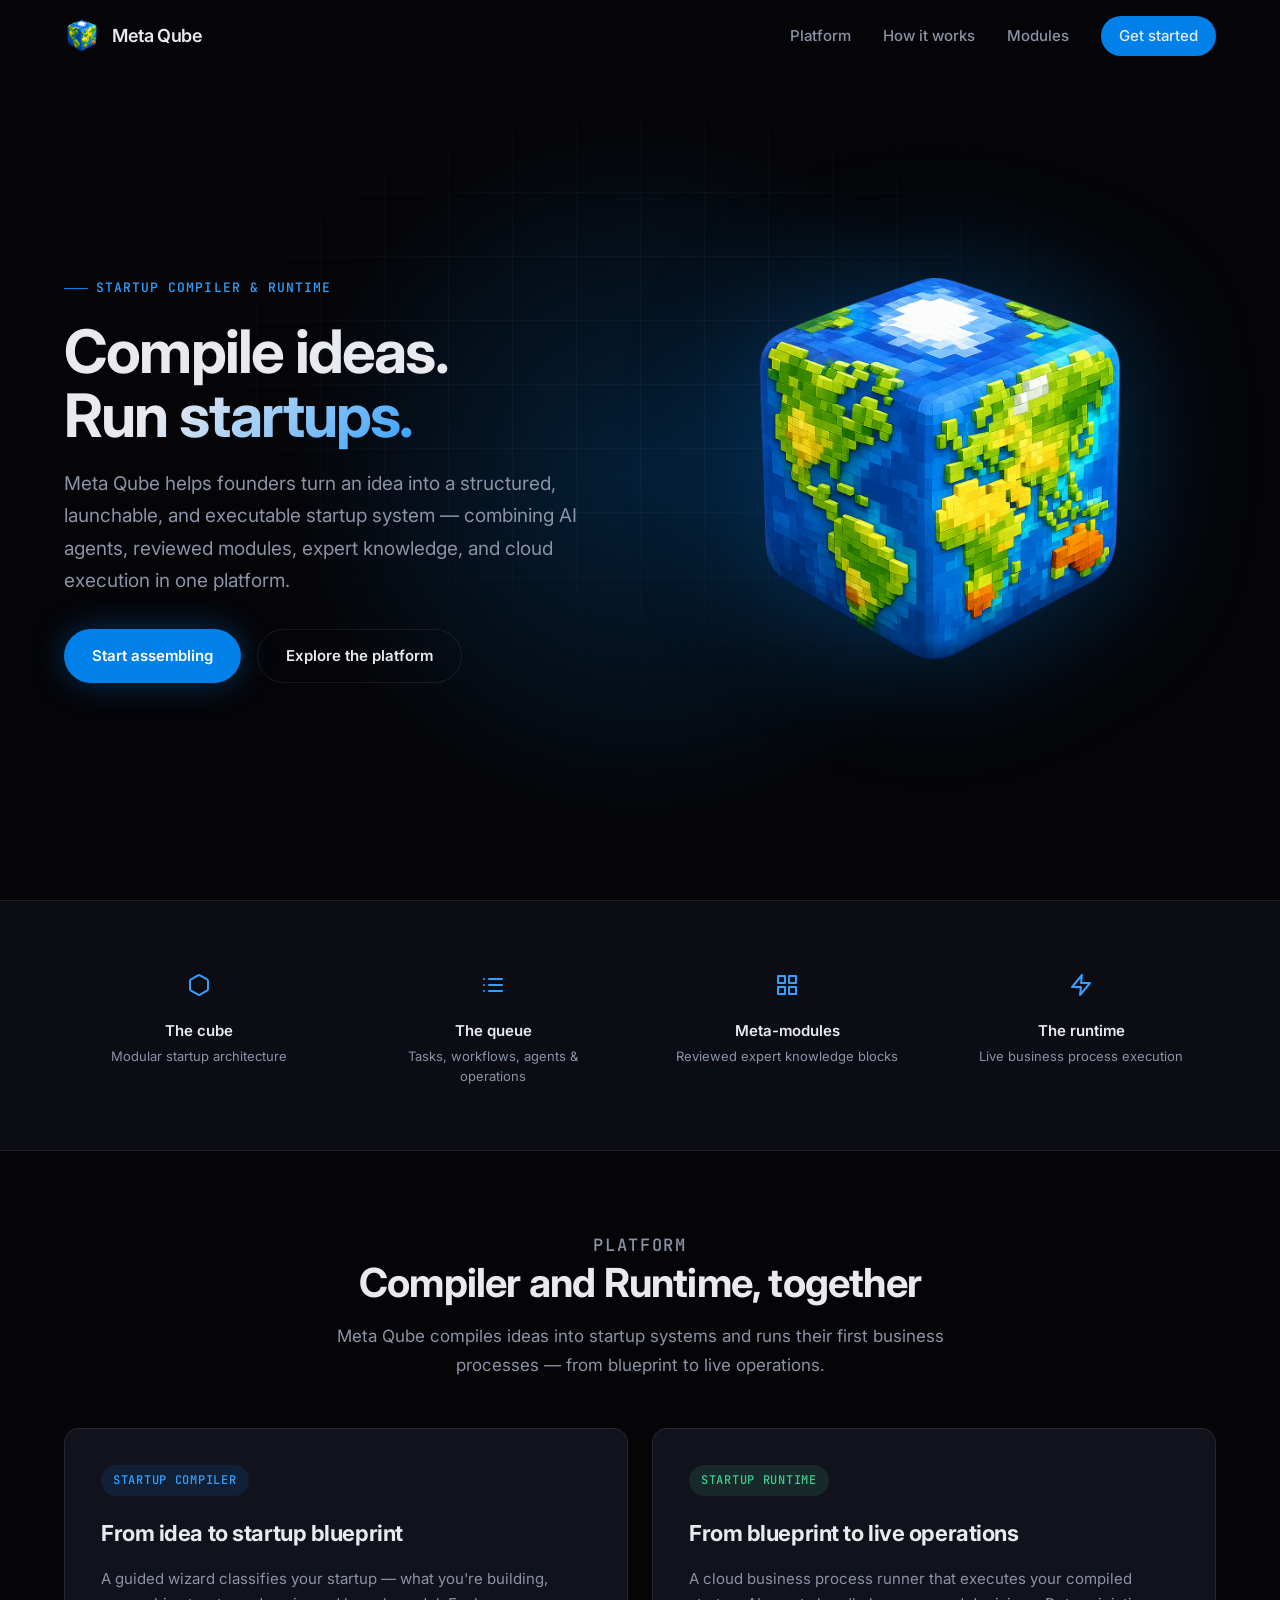
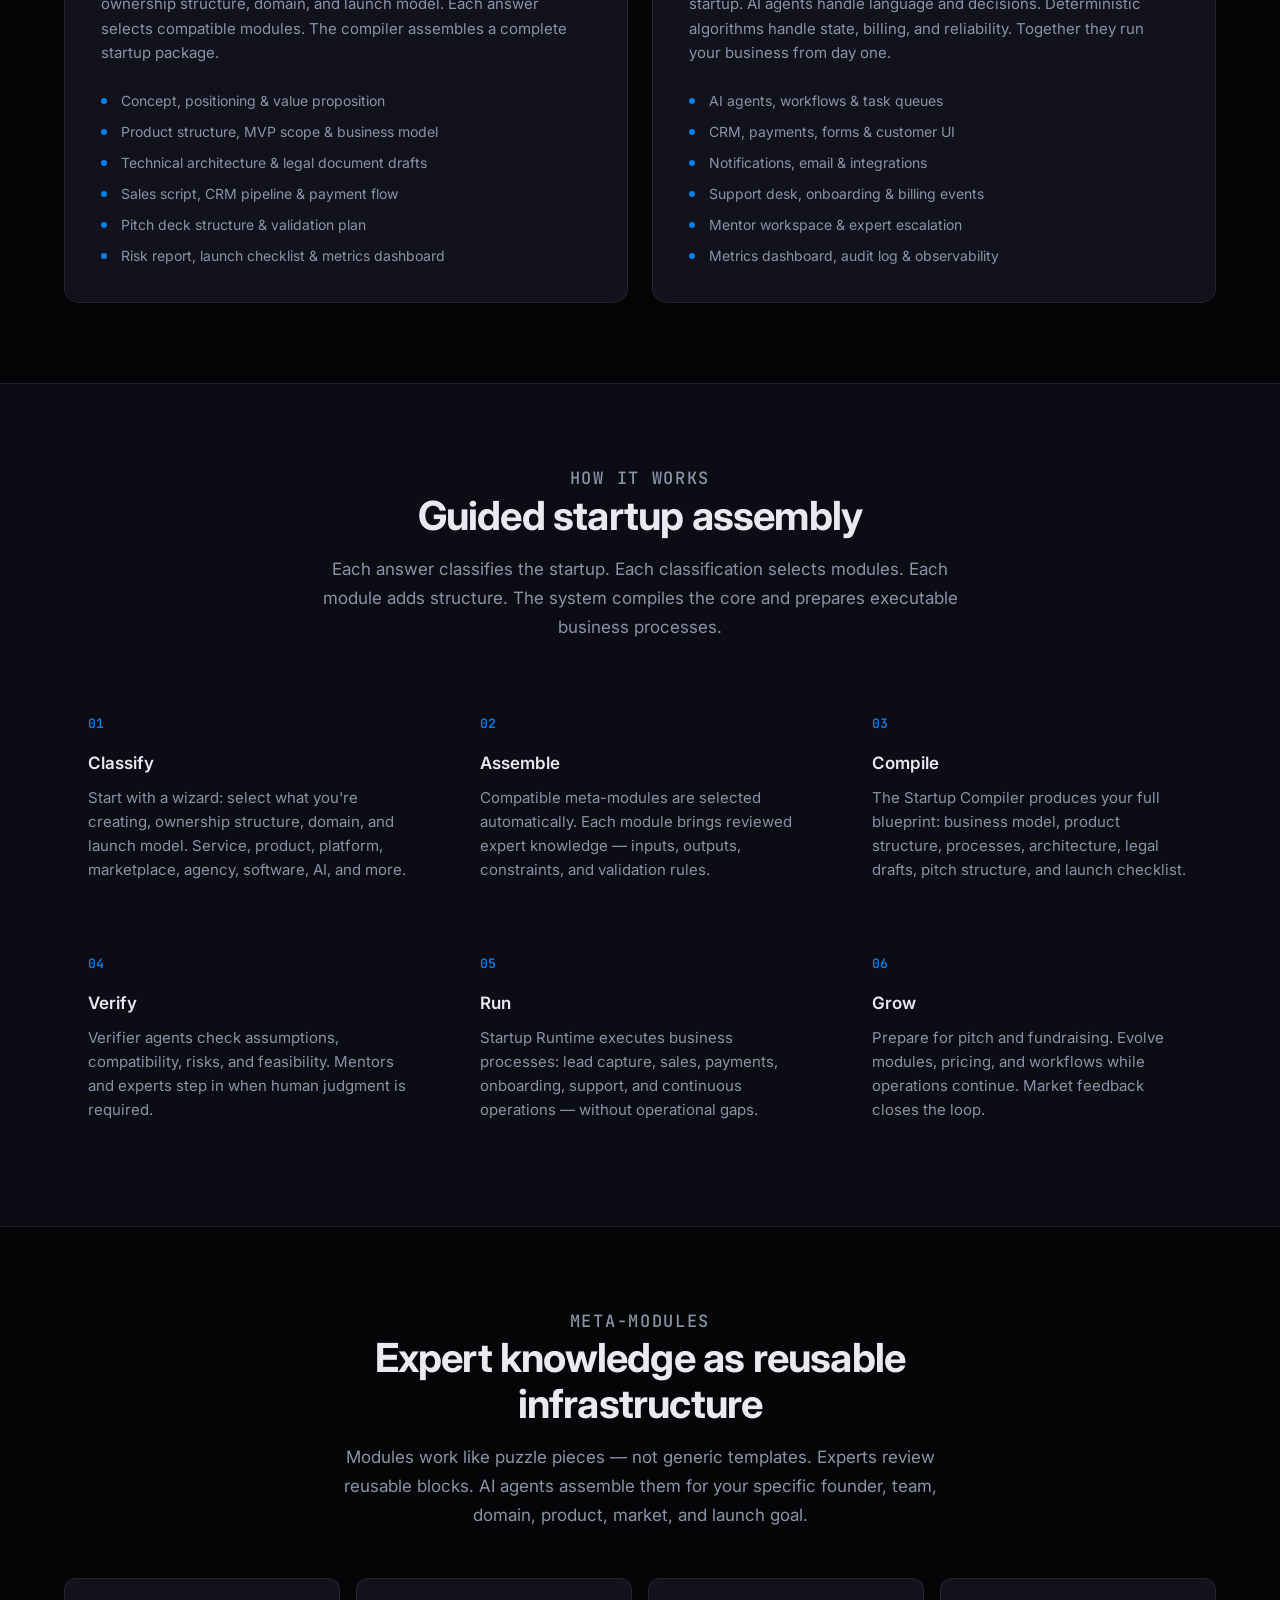
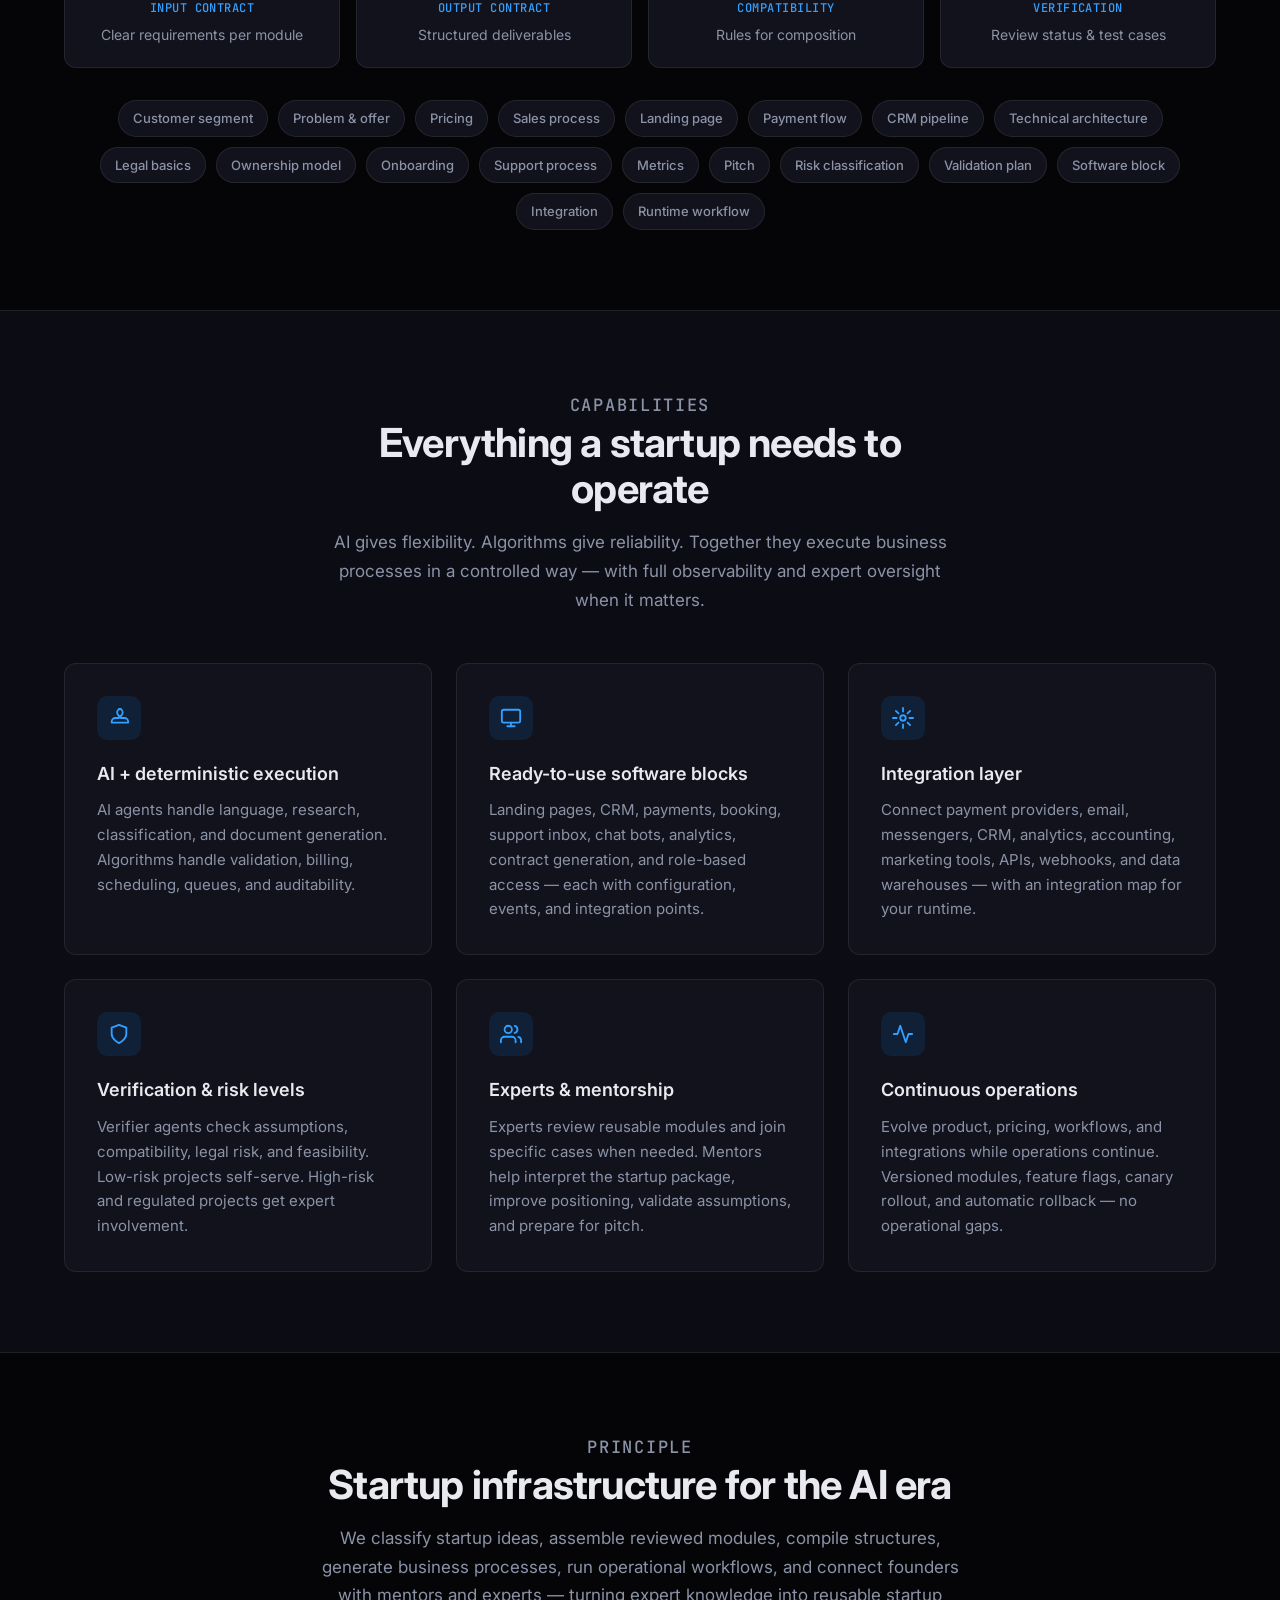
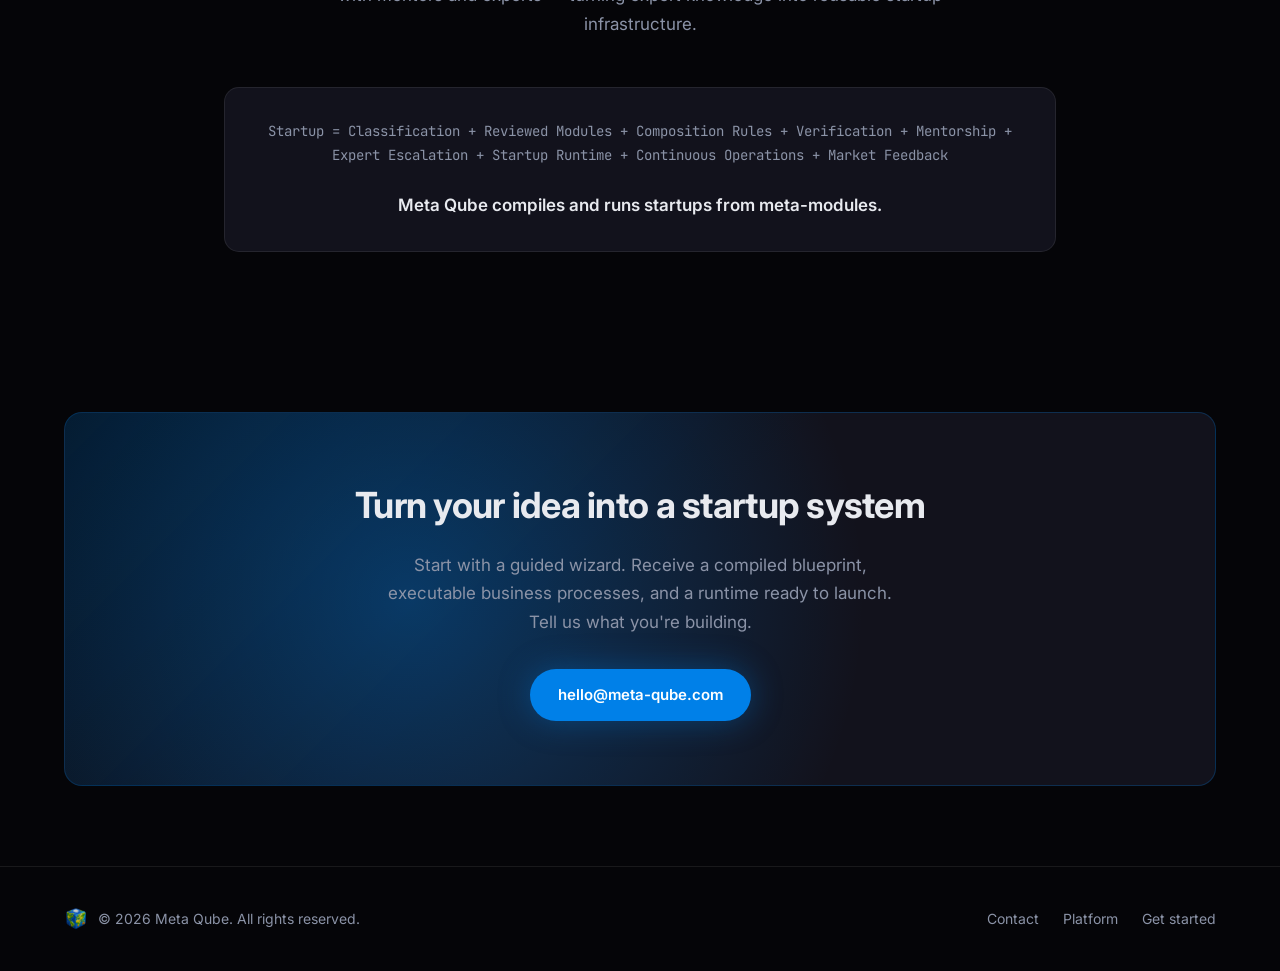
==== index.html @ b9a002af "Add initial landing" ====
<!DOCTYPE html>
<html lang="en">
<head>
  <meta charset="UTF-8">
  <meta name="viewport" content="width=device-width, initial-scale=1.0">
  <meta name="description" content="Meta Qube is a Startup Compiler and Startup Runtime for the AI era. Turn ideas into structured, launchable, executable startup systems from reviewed meta-modules.">
  <meta name="theme-color" content="#0080e8">
  <title>Meta Qube — Startup Compiler &amp; Runtime</title>

  <link rel="icon" href="/favicon.ico" sizes="any">
  <link rel="icon" href="/favicon-32x32.png" type="image/png" sizes="32x32">
  <link rel="icon" href="/favicon-16x16.png" type="image/png" sizes="16x16">
  <link rel="apple-touch-icon" href="/apple-touch-icon.png">
  <link rel="manifest" href="/site.webmanifest">

  <link rel="preconnect" href="https://fonts.googleapis.com">
  <link rel="preconnect" href="https://fonts.gstatic.com" crossorigin>
  <link href="https://fonts.googleapis.com/css2?family=Inter:wght@400;500;600;700&family=JetBrains+Mono:wght@500&display=swap" rel="stylesheet">
  <link rel="stylesheet" href="/styles.css">
</head>
<body>
  <header class="site-header" id="header">
    <div class="container header-inner">
      <a href="#" class="logo">
        <img src="/images/metaqube.png" alt="" width="36" height="36">
        Meta Qube
      </a>
      <button class="menu-toggle" id="menu-toggle" aria-label="Toggle menu" aria-expanded="false">
        <svg width="24" height="24" viewBox="0 0 24 24" fill="none" stroke="currentColor" stroke-width="2" stroke-linecap="round">
          <line x1="4" y1="7" x2="20" y2="7"/>
          <line x1="4" y1="12" x2="20" y2="12"/>
          <line x1="4" y1="17" x2="20" y2="17"/>
        </svg>
      </button>
      <nav class="nav" id="nav">
        <a href="#platform">Platform</a>
        <a href="#process">How it works</a>
        <a href="#modules">Modules</a>
        <a href="#start" class="nav-cta">Get started</a>
      </nav>
    </div>
  </header>

  <main>
    <section class="hero">
      <div class="hero-bg" aria-hidden="true">
        <div class="hero-glow"></div>
        <div class="hero-grid"></div>
      </div>
      <div class="container hero-inner">
        <div class="hero-content">
          <p class="eyebrow">Startup Compiler &amp; Runtime</p>
          <h1>Compile ideas.<br><span>Run startups.</span></h1>
          <p class="hero-lead">
            Meta Qube helps founders turn an idea into a structured, launchable,
            and executable startup system — combining AI agents, reviewed modules,
            expert knowledge, and cloud execution in one platform.
          </p>
          <div class="hero-actions">
            <a href="#start" class="btn btn-primary">Start assembling</a>
            <a href="#platform" class="btn btn-secondary">Explore the platform</a>
          </div>
        </div>
        <div class="hero-visual">
          <img
            class="hero-cube"
            src="/images/metaqube.png"
            alt="Meta Qube — modular startup architecture represented as a voxel globe cube"
            width="448"
            height="448"
          >
        </div>
      </div>
    </section>

    <section class="pillars" aria-label="Core concepts">
      <div class="container pillars-grid">
        <div class="pillar">
          <div class="pillar-icon" aria-hidden="true">
            <svg viewBox="0 0 24 24" fill="none" stroke="currentColor" stroke-width="2" stroke-linecap="round" stroke-linejoin="round">
              <path d="M21 16V8a2 2 0 0 0-1-1.73l-7-4a2 2 0 0 0-2 0l-7 4A2 2 0 0 0 3 8v8a2 2 0 0 0 1 1.73l7 4a2 2 0 0 0 2 0l7-4A2 2 0 0 0 21 16z"/>
            </svg>
          </div>
          <div class="pillar-label">The cube</div>
          <div class="pillar-desc">Modular startup architecture</div>
        </div>
        <div class="pillar">
          <div class="pillar-icon" aria-hidden="true">
            <svg viewBox="0 0 24 24" fill="none" stroke="currentColor" stroke-width="2" stroke-linecap="round" stroke-linejoin="round">
              <line x1="8" y1="6" x2="21" y2="6"/>
              <line x1="8" y1="12" x2="21" y2="12"/>
              <line x1="8" y1="18" x2="21" y2="18"/>
              <line x1="3" y1="6" x2="3.01" y2="6"/>
              <line x1="3" y1="12" x2="3.01" y2="12"/>
              <line x1="3" y1="18" x2="3.01" y2="18"/>
            </svg>
          </div>
          <div class="pillar-label">The queue</div>
          <div class="pillar-desc">Tasks, workflows, agents &amp; operations</div>
        </div>
        <div class="pillar">
          <div class="pillar-icon" aria-hidden="true">
            <svg viewBox="0 0 24 24" fill="none" stroke="currentColor" stroke-width="2" stroke-linecap="round" stroke-linejoin="round">
              <rect x="3" y="3" width="7" height="7"/>
              <rect x="14" y="3" width="7" height="7"/>
              <rect x="14" y="14" width="7" height="7"/>
              <rect x="3" y="14" width="7" height="7"/>
            </svg>
          </div>
          <div class="pillar-label">Meta-modules</div>
          <div class="pillar-desc">Reviewed expert knowledge blocks</div>
        </div>
        <div class="pillar">
          <div class="pillar-icon" aria-hidden="true">
            <svg viewBox="0 0 24 24" fill="none" stroke="currentColor" stroke-width="2" stroke-linecap="round" stroke-linejoin="round">
              <polygon points="13 2 3 14 12 14 11 22 21 10 12 10 13 2"/>
            </svg>
          </div>
          <div class="pillar-label">The runtime</div>
          <div class="pillar-desc">Live business process execution</div>
        </div>
      </div>
    </section>

    <section id="platform">
      <div class="container">
        <header class="section-header centered">
          <p class="section-tag">Platform</p>
          <h2>Compiler and Runtime, together</h2>
          <p>
            Meta Qube compiles ideas into startup systems and runs their first
            business processes — from blueprint to live operations.
          </p>
        </header>
        <div class="platform-grid">
          <article class="platform-card">
            <div class="platform-badge">Startup Compiler</div>
            <h3>From idea to startup blueprint</h3>
            <p>
              A guided wizard classifies your startup — what you're building,
              ownership structure, domain, and launch model. Each answer selects
              compatible modules. The compiler assembles a complete startup package.
            </p>
            <ul class="feature-list">
              <li>Concept, positioning &amp; value proposition</li>
              <li>Product structure, MVP scope &amp; business model</li>
              <li>Technical architecture &amp; legal document drafts</li>
              <li>Sales script, CRM pipeline &amp; payment flow</li>
              <li>Pitch deck structure &amp; validation plan</li>
              <li>Risk report, launch checklist &amp; metrics dashboard</li>
            </ul>
          </article>
          <article class="platform-card">
            <div class="platform-badge accent-green">Startup Runtime</div>
            <h3>From blueprint to live operations</h3>
            <p>
              A cloud business process runner that executes your compiled startup.
              AI agents handle language and decisions. Deterministic algorithms
              handle state, billing, and reliability. Together they run your
              business from day one.
            </p>
            <ul class="feature-list">
              <li>AI agents, workflows &amp; task queues</li>
              <li>CRM, payments, forms &amp; customer UI</li>
              <li>Notifications, email &amp; integrations</li>
              <li>Support desk, onboarding &amp; billing events</li>
              <li>Mentor workspace &amp; expert escalation</li>
              <li>Metrics dashboard, audit log &amp; observability</li>
            </ul>
          </article>
        </div>
      </div>
    </section>

    <section class="process" id="process">
      <div class="container">
        <header class="section-header centered">
          <p class="section-tag">How it works</p>
          <h2>Guided startup assembly</h2>
          <p>
            Each answer classifies the startup. Each classification selects modules.
            Each module adds structure. The system compiles the core and prepares
            executable business processes.
          </p>
        </header>
        <div class="process-steps">
          <div class="process-step">
            <h3>Classify</h3>
            <p>
              Start with a wizard: select what you're creating, ownership structure,
              domain, and launch model. Service, product, platform, marketplace,
              agency, software, AI, and more.
            </p>
          </div>
          <div class="process-step">
            <h3>Assemble</h3>
            <p>
              Compatible meta-modules are selected automatically. Each module
              brings reviewed expert knowledge — inputs, outputs, constraints,
              and validation rules.
            </p>
          </div>
          <div class="process-step">
            <h3>Compile</h3>
            <p>
              The Startup Compiler produces your full blueprint: business model,
              product structure, processes, architecture, legal drafts, pitch
              structure, and launch checklist.
            </p>
          </div>
          <div class="process-step">
            <h3>Verify</h3>
            <p>
              Verifier agents check assumptions, compatibility, risks, and
              feasibility. Mentors and experts step in when human judgment
              is required.
            </p>
          </div>
          <div class="process-step">
            <h3>Run</h3>
            <p>
              Startup Runtime executes business processes: lead capture, sales,
              payments, onboarding, support, and continuous operations — without
              operational gaps.
            </p>
          </div>
          <div class="process-step">
            <h3>Grow</h3>
            <p>
              Prepare for pitch and fundraising. Evolve modules, pricing, and
              workflows while operations continue. Market feedback closes the loop.
            </p>
          </div>
        </div>
      </div>
    </section>

    <section id="modules">
      <div class="container">
        <header class="section-header centered">
          <p class="section-tag">Meta-modules</p>
          <h2>Expert knowledge as reusable infrastructure</h2>
          <p>
            Modules work like puzzle pieces — not generic templates. Experts review
            reusable blocks. AI agents assemble them for your specific founder,
            team, domain, product, market, and launch goal.
          </p>
        </header>
        <div class="module-contract">
          <div class="contract-item">
            <span class="contract-key">Input contract</span>
            <span class="contract-val">Clear requirements per module</span>
          </div>
          <div class="contract-item">
            <span class="contract-key">Output contract</span>
            <span class="contract-val">Structured deliverables</span>
          </div>
          <div class="contract-item">
            <span class="contract-key">Compatibility</span>
            <span class="contract-val">Rules for composition</span>
          </div>
          <div class="contract-item">
            <span class="contract-key">Verification</span>
            <span class="contract-val">Review status &amp; test cases</span>
          </div>
        </div>
        <div class="tag-cloud" aria-label="Module types">
          <span class="tag">Customer segment</span>
          <span class="tag">Problem &amp; offer</span>
          <span class="tag">Pricing</span>
          <span class="tag">Sales process</span>
          <span class="tag">Landing page</span>
          <span class="tag">Payment flow</span>
          <span class="tag">CRM pipeline</span>
          <span class="tag">Technical architecture</span>
          <span class="tag">Legal basics</span>
          <span class="tag">Ownership model</span>
          <span class="tag">Onboarding</span>
          <span class="tag">Support process</span>
          <span class="tag">Metrics</span>
          <span class="tag">Pitch</span>
          <span class="tag">Risk classification</span>
          <span class="tag">Validation plan</span>
          <span class="tag">Software block</span>
          <span class="tag">Integration</span>
          <span class="tag">Runtime workflow</span>
        </div>
      </div>
    </section>

    <section class="capabilities">
      <div class="container">
        <header class="section-header centered">
          <p class="section-tag">Capabilities</p>
          <h2>Everything a startup needs to operate</h2>
          <p>
            AI gives flexibility. Algorithms give reliability. Together they
            execute business processes in a controlled way — with full
            observability and expert oversight when it matters.
          </p>
        </header>
        <div class="card-grid">
          <article class="card">
            <div class="card-icon" aria-hidden="true">
              <svg viewBox="0 0 24 24" fill="none" stroke="currentColor" stroke-width="2" stroke-linecap="round" stroke-linejoin="round">
                <path d="M12 2a4 4 0 0 1 4 4c0 1.5-.8 2.8-2 3.5V12h4a4 4 0 0 1 4 4v1H4v-1a4 4 0 0 1 4-4h4V9.5C10.8 8.8 10 7.5 10 6a4 4 0 0 1 4-4z"/>
              </svg>
            </div>
            <h3>AI + deterministic execution</h3>
            <p>
              AI agents handle language, research, classification, and document
              generation. Algorithms handle validation, billing, scheduling,
              queues, and auditability.
            </p>
          </article>
          <article class="card">
            <div class="card-icon" aria-hidden="true">
              <svg viewBox="0 0 24 24" fill="none" stroke="currentColor" stroke-width="2" stroke-linecap="round" stroke-linejoin="round">
                <rect x="2" y="3" width="20" height="14" rx="2"/>
                <path d="M8 21h8"/>
                <path d="M12 17v4"/>
              </svg>
            </div>
            <h3>Ready-to-use software blocks</h3>
            <p>
              Landing pages, CRM, payments, booking, support inbox, chat bots,
              analytics, contract generation, and role-based access — each with
              configuration, events, and integration points.
            </p>
          </article>
          <article class="card">
            <div class="card-icon" aria-hidden="true">
              <svg viewBox="0 0 24 24" fill="none" stroke="currentColor" stroke-width="2" stroke-linecap="round" stroke-linejoin="round">
                <circle cx="12" cy="12" r="3"/>
                <path d="M12 1v4M12 19v4M4.22 4.22l2.83 2.83M16.95 16.95l2.83 2.83M1 12h4M19 12h4M4.22 19.78l2.83-2.83M16.95 7.05l2.83-2.83"/>
              </svg>
            </div>
            <h3>Integration layer</h3>
            <p>
              Connect payment providers, email, messengers, CRM, analytics,
              accounting, marketing tools, APIs, webhooks, and data warehouses
              — with an integration map for your runtime.
            </p>
          </article>
          <article class="card">
            <div class="card-icon" aria-hidden="true">
              <svg viewBox="0 0 24 24" fill="none" stroke="currentColor" stroke-width="2" stroke-linecap="round" stroke-linejoin="round">
                <path d="M12 22s8-4 8-10V5l-8-3-8 3v7c0 6 8 10 8 10z"/>
              </svg>
            </div>
            <h3>Verification &amp; risk levels</h3>
            <p>
              Verifier agents check assumptions, compatibility, legal risk, and
              feasibility. Low-risk projects self-serve. High-risk and regulated
              projects get expert involvement.
            </p>
          </article>
          <article class="card">
            <div class="card-icon" aria-hidden="true">
              <svg viewBox="0 0 24 24" fill="none" stroke="currentColor" stroke-width="2" stroke-linecap="round" stroke-linejoin="round">
                <path d="M17 21v-2a4 4 0 0 0-4-4H5a4 4 0 0 0-4 4v2"/>
                <circle cx="9" cy="7" r="4"/>
                <path d="M23 21v-2a4 4 0 0 0-3-3.87"/>
                <path d="M16 3.13a4 4 0 0 1 0 7.75"/>
              </svg>
            </div>
            <h3>Experts &amp; mentorship</h3>
            <p>
              Experts review reusable modules and join specific cases when needed.
              Mentors help interpret the startup package, improve positioning,
              validate assumptions, and prepare for pitch.
            </p>
          </article>
          <article class="card">
            <div class="card-icon" aria-hidden="true">
              <svg viewBox="0 0 24 24" fill="none" stroke="currentColor" stroke-width="2" stroke-linecap="round" stroke-linejoin="round">
                <polyline points="22 12 18 12 15 21 9 3 6 12 2 12"/>
              </svg>
            </div>
            <h3>Continuous operations</h3>
            <p>
              Evolve product, pricing, workflows, and integrations while
              operations continue. Versioned modules, feature flags, canary
              rollout, and automatic rollback — no operational gaps.
            </p>
          </article>
        </div>
      </div>
    </section>

    <section class="formula">
      <div class="container">
        <header class="section-header centered">
          <p class="section-tag">Principle</p>
          <h2>Startup infrastructure for the AI era</h2>
          <p>
            We classify startup ideas, assemble reviewed modules, compile
            structures, generate business processes, run operational workflows,
            and connect founders with mentors and experts — turning expert
            knowledge into reusable startup infrastructure.
          </p>
        </header>
        <div class="formula-box">
          <code class="formula-code">Startup = Classification + Reviewed Modules + Composition Rules + Verification + Mentorship + Expert Escalation + Startup Runtime + Continuous Operations + Market Feedback</code>
          <p class="formula-tagline">Meta Qube compiles and runs startups from meta-modules.</p>
        </div>
      </div>
    </section>

    <section class="cta" id="start">
      <div class="container">
        <div class="cta-box">
          <h2>Turn your idea into a startup system</h2>
          <p>
            Start with a guided wizard. Receive a compiled blueprint, executable
            business processes, and a runtime ready to launch. Tell us what
            you're building.
          </p>
          <a href="mailto:hello@meta-qube.com" class="btn btn-primary">hello@meta-qube.com</a>
        </div>
      </div>
    </section>
  </main>

  <footer class="site-footer">
    <div class="container footer-inner">
      <div class="footer-brand">
        <img src="/images/metaqube.png" alt="" width="24" height="24">
        <span>&copy; 2026 Meta Qube. All rights reserved.</span>
      </div>
      <div class="footer-links">
        <a href="mailto:hello@meta-qube.com">Contact</a>
        <a href="#platform">Platform</a>
        <a href="#start">Get started</a>
      </div>
    </div>
  </footer>

  <script>
    const header = document.getElementById('header');
    const menuToggle = document.getElementById('menu-toggle');
    const nav = document.getElementById('nav');

    window.addEventListener('scroll', () => {
      header.classList.toggle('scrolled', window.scrollY > 20);
    }, { passive: true });

    menuToggle.addEventListener('click', () => {
      const open = nav.classList.toggle('open');
      menuToggle.setAttribute('aria-expanded', open);
    });

    nav.querySelectorAll('a').forEach(link => {
      link.addEventListener('click', () => {
        nav.classList.remove('open');
        menuToggle.setAttribute('aria-expanded', 'false');
      });
    });
  </script>
</body>
</html>
---- styles.css ----
:root {
  --bg: #050508;
  --bg-elevated: #0c0c14;
  --surface: #12121c;
  --border: rgba(255, 255, 255, 0.08);
  --text: #e8eaef;
  --text-muted: #8b93a7;
  --accent: #0080e8;
  --accent-bright: #33a0ff;
  --accent-glow: rgba(0, 128, 232, 0.35);
  --green: #3ecf8e;
  --font-sans: "Inter", system-ui, -apple-system, sans-serif;
  --font-mono: "JetBrains Mono", ui-monospace, monospace;
  --max-width: 72rem;
  --radius: 0.75rem;
}

*,
*::before,
*::after {
  box-sizing: border-box;
}

html {
  scroll-behavior: smooth;
}

body {
  margin: 0;
  font-family: var(--font-sans);
  font-size: 1rem;
  line-height: 1.6;
  color: var(--text);
  background: var(--bg);
  -webkit-font-smoothing: antialiased;
}

img {
  max-width: 100%;
  height: auto;
  display: block;
}

a {
  color: var(--accent-bright);
  text-decoration: none;
  transition: color 0.2s;
}

a:hover {
  color: #6bc4ff;
}

.container {
  width: min(100% - 2rem, var(--max-width));
  margin-inline: auto;
}

/* Header */

.site-header {
  position: fixed;
  inset: 0 0 auto;
  z-index: 100;
  border-bottom: 1px solid transparent;
  transition: background 0.3s, border-color 0.3s, backdrop-filter 0.3s;
}

.site-header.scrolled {
  background: rgba(5, 5, 8, 0.85);
  backdrop-filter: blur(12px);
  border-bottom-color: var(--border);
}

.header-inner {
  display: flex;
  align-items: center;
  justify-content: space-between;
  padding-block: 1rem;
}

.logo {
  display: flex;
  align-items: center;
  gap: 0.75rem;
  color: var(--text);
  font-weight: 600;
  font-size: 1.125rem;
  letter-spacing: -0.02em;
}

.logo img {
  width: 2.25rem;
  height: 2.25rem;
}

.nav {
  display: flex;
  align-items: center;
  gap: 2rem;
}

.nav a {
  color: var(--text-muted);
  font-size: 0.9375rem;
  font-weight: 500;
}

.nav a:hover {
  color: var(--text);
}

.nav-cta {
  color: var(--text) !important;
  background: var(--accent);
  padding: 0.5rem 1.125rem;
  border-radius: 999px;
  font-weight: 600;
}

.nav-cta:hover {
  background: var(--accent-bright);
  color: var(--text) !important;
}

.menu-toggle {
  display: none;
  background: none;
  border: none;
  color: var(--text);
  cursor: pointer;
  padding: 0.25rem;
}

/* Hero */

.hero {
  position: relative;
  min-height: 100vh;
  display: flex;
  align-items: center;
  padding-block: 7rem 4rem;
  overflow: hidden;
}

.hero-bg {
  position: absolute;
  inset: 0;
  pointer-events: none;
}

.hero-glow {
  position: absolute;
  top: 10%;
  left: 50%;
  translate: -50% 0;
  width: min(90vw, 48rem);
  height: min(90vw, 48rem);
  background: radial-gradient(circle, var(--accent-glow) 0%, transparent 65%);
  opacity: 0.6;
}

.hero-grid {
  position: absolute;
  inset: 0;
  background-image:
    linear-gradient(rgba(255, 255, 255, 0.03) 1px, transparent 1px),
    linear-gradient(90deg, rgba(255, 255, 255, 0.03) 1px, transparent 1px);
  background-size: 4rem 4rem;
  mask-image: radial-gradient(ellipse 70% 60% at 50% 40%, black 20%, transparent 75%);
}

.hero-inner {
  position: relative;
  display: grid;
  grid-template-columns: 1fr 1fr;
  gap: 3rem;
  align-items: center;
}

.hero-content {
  max-width: 34rem;
}

.eyebrow {
  display: inline-flex;
  align-items: center;
  gap: 0.5rem;
  font-family: var(--font-mono);
  font-size: 0.8125rem;
  font-weight: 500;
  letter-spacing: 0.08em;
  text-transform: uppercase;
  color: var(--accent-bright);
  margin-bottom: 1.25rem;
}

.eyebrow::before {
  content: "";
  width: 1.5rem;
  height: 1px;
  background: var(--accent);
}

.hero h1 {
  font-size: clamp(2.5rem, 5vw, 3.75rem);
  font-weight: 700;
  line-height: 1.08;
  letter-spacing: -0.03em;
  margin: 0 0 1.25rem;
}

.hero h1 span {
  background: linear-gradient(135deg, var(--text) 30%, var(--accent-bright));
  -webkit-background-clip: text;
  background-clip: text;
  -webkit-text-fill-color: transparent;
}

.hero-lead {
  font-size: 1.1875rem;
  color: var(--text-muted);
  margin: 0 0 2rem;
  line-height: 1.7;
}

.hero-actions {
  display: flex;
  flex-wrap: wrap;
  gap: 1rem;
}

.btn {
  display: inline-flex;
  align-items: center;
  justify-content: center;
  gap: 0.5rem;
  padding: 0.875rem 1.75rem;
  border-radius: 999px;
  font-weight: 600;
  font-size: 0.9375rem;
  border: none;
  cursor: pointer;
  transition: transform 0.2s, box-shadow 0.2s, background 0.2s;
}

.btn:hover {
  transform: translateY(-1px);
}

.btn-primary {
  background: var(--accent);
  color: #fff;
  box-shadow: 0 0 2rem var(--accent-glow);
}

.btn-primary:hover {
  background: var(--accent-bright);
  color: #fff;
  box-shadow: 0 0 2.5rem var(--accent-glow);
}

.btn-secondary {
  background: transparent;
  color: var(--text);
  border: 1px solid var(--border);
}

.btn-secondary:hover {
  border-color: rgba(255, 255, 255, 0.2);
  background: rgba(255, 255, 255, 0.04);
  color: var(--text);
}

.hero-visual {
  display: flex;
  justify-content: center;
  align-items: center;
}

.hero-cube {
  width: min(100%, 28rem);
  filter: drop-shadow(0 0 4rem var(--accent-glow));
  animation: float 6s ease-in-out infinite;
}

@keyframes float {
  0%, 100% { transform: translateY(0); }
  50% { transform: translateY(-12px); }
}

/* Pillars */

.pillars {
  padding-block: 3rem;
  border-block: 1px solid var(--border);
  background: var(--bg-elevated);
}

.pillars-grid {
  display: grid;
  grid-template-columns: repeat(4, 1fr);
  gap: 1.5rem;
}

.pillar {
  text-align: center;
  padding: 1rem;
}

.pillar-icon {
  width: 2.5rem;
  height: 2.5rem;
  display: flex;
  align-items: center;
  justify-content: center;
  margin: 0 auto 0.875rem;
  color: var(--accent-bright);
}

.pillar-icon svg {
  width: 1.5rem;
  height: 1.5rem;
}

.pillar-label {
  font-weight: 600;
  font-size: 0.9375rem;
  margin-bottom: 0.25rem;
}

.pillar-desc {
  font-size: 0.8125rem;
  color: var(--text-muted);
  line-height: 1.5;
}

/* Platform */

.platform-grid {
  display: grid;
  grid-template-columns: repeat(2, 1fr);
  gap: 1.5rem;
}

.platform-card {
  background: var(--surface);
  border: 1px solid var(--border);
  border-radius: calc(var(--radius) * 1.25);
  padding: 2.25rem;
}

.platform-card h3 {
  font-size: 1.375rem;
  font-weight: 700;
  letter-spacing: -0.02em;
  margin: 0 0 1rem;
}

.platform-card > p {
  color: var(--text-muted);
  font-size: 0.9375rem;
  line-height: 1.65;
  margin: 0 0 1.5rem;
}

.platform-badge {
  display: inline-block;
  font-family: var(--font-mono);
  font-size: 0.75rem;
  font-weight: 500;
  letter-spacing: 0.06em;
  text-transform: uppercase;
  color: var(--accent-bright);
  background: rgba(0, 128, 232, 0.12);
  padding: 0.375rem 0.75rem;
  border-radius: 999px;
  margin-bottom: 1.25rem;
}

.platform-badge.accent-green {
  color: var(--green);
  background: rgba(62, 207, 142, 0.12);
}

.feature-list {
  list-style: none;
  margin: 0;
  padding: 0;
  display: grid;
  gap: 0.625rem;
}

.feature-list li {
  position: relative;
  padding-left: 1.25rem;
  font-size: 0.875rem;
  color: var(--text-muted);
  line-height: 1.5;
}

.feature-list li::before {
  content: "";
  position: absolute;
  left: 0;
  top: 0.55em;
  width: 0.375rem;
  height: 0.375rem;
  border-radius: 50%;
  background: var(--accent);
}

/* Modules */

.module-contract {
  display: grid;
  grid-template-columns: repeat(4, 1fr);
  gap: 1rem;
  margin-bottom: 2rem;
}

.contract-item {
  background: var(--surface);
  border: 1px solid var(--border);
  border-radius: var(--radius);
  padding: 1.25rem;
  text-align: center;
}

.contract-key {
  display: block;
  font-family: var(--font-mono);
  font-size: 0.75rem;
  font-weight: 500;
  letter-spacing: 0.04em;
  text-transform: uppercase;
  color: var(--accent-bright);
  margin-bottom: 0.375rem;
}

.contract-val {
  display: block;
  font-size: 0.875rem;
  color: var(--text-muted);
}

.tag-cloud {
  display: flex;
  flex-wrap: wrap;
  gap: 0.625rem;
  justify-content: center;
}

.tag {
  font-size: 0.8125rem;
  font-weight: 500;
  color: var(--text-muted);
  background: var(--surface);
  border: 1px solid var(--border);
  padding: 0.4375rem 0.875rem;
  border-radius: 999px;
  transition: border-color 0.2s, color 0.2s;
}

.tag:hover {
  border-color: rgba(0, 128, 232, 0.35);
  color: var(--text);
}

/* Capabilities */

.capabilities {
  background: var(--bg-elevated);
  border-block: 1px solid var(--border);
}

/* Formula */

.formula {
  padding-block: 5rem;
}

.formula-box {
  max-width: 52rem;
  margin-inline: auto;
  background: var(--surface);
  border: 1px solid var(--border);
  border-radius: calc(var(--radius) * 1.25);
  padding: 2rem;
  text-align: center;
}

.formula-code {
  display: block;
  font-family: var(--font-mono);
  font-size: clamp(0.75rem, 2vw, 0.875rem);
  line-height: 1.7;
  color: var(--text-muted);
  word-break: break-word;
}

.formula-tagline {
  margin: 1.5rem 0 0;
  font-size: 1.0625rem;
  font-weight: 600;
  color: var(--text);
}

/* Sections */

section {
  padding-block: 5rem;
}

.section-header {
  max-width: 40rem;
  margin-bottom: 3rem;
}

.section-header.centered {
  margin-inline: auto;
  text-align: center;
}

.section-tag {
  font-family: var(--font-mono);
  font-size: 0.8125rem;
  font-weight: 500;
  letter-spacing: 0.1em;
  text-transform: uppercase;
  color: var(--accent-bright);
  margin-bottom: 0.75rem;
}

.section-header h2 {
  font-size: clamp(1.875rem, 3.5vw, 2.5rem);
  font-weight: 700;
  letter-spacing: -0.02em;
  line-height: 1.15;
  margin: 0 0 1rem;
}

.section-header p {
  color: var(--text-muted);
  font-size: 1.0625rem;
  margin: 0;
  line-height: 1.7;
}

/* Cards */

.card-grid {
  display: grid;
  grid-template-columns: repeat(3, 1fr);
  gap: 1.5rem;
}

.card {
  background: var(--surface);
  border: 1px solid var(--border);
  border-radius: var(--radius);
  padding: 2rem;
  transition: border-color 0.25s, transform 0.25s;
}

.card:hover {
  border-color: rgba(0, 128, 232, 0.35);
  transform: translateY(-2px);
}

.card-icon {
  width: 2.75rem;
  height: 2.75rem;
  display: flex;
  align-items: center;
  justify-content: center;
  background: rgba(0, 128, 232, 0.12);
  border-radius: 0.625rem;
  color: var(--accent-bright);
  margin-bottom: 1.25rem;
}

.card-icon svg {
  width: 1.375rem;
  height: 1.375rem;
}

.card h3 {
  font-size: 1.125rem;
  font-weight: 600;
  margin: 0 0 0.625rem;
}

.card p {
  color: var(--text-muted);
  font-size: 0.9375rem;
  margin: 0;
  line-height: 1.65;
}

/* Process */

.process {
  background: var(--bg-elevated);
  border-block: 1px solid var(--border);
}

.process-steps {
  display: grid;
  grid-template-columns: repeat(3, 1fr);
  gap: 1.5rem;
  counter-reset: step;
}

.process-step {
  position: relative;
  padding: 1.5rem;
}

.process-step::before {
  counter-increment: step;
  content: counter(step, decimal-leading-zero);
  display: block;
  font-family: var(--font-mono);
  font-size: 0.8125rem;
  font-weight: 600;
  color: var(--accent);
  margin-bottom: 1rem;
}

.process-step h3 {
  font-size: 1.0625rem;
  font-weight: 600;
  margin: 0 0 0.5rem;
}

.process-step p {
  color: var(--text-muted);
  font-size: 0.9375rem;
  margin: 0;
  line-height: 1.6;
}

/* CTA */

.cta {
  padding-block: 5rem;
}

.cta-box {
  position: relative;
  overflow: hidden;
  background: linear-gradient(135deg, rgba(0, 128, 232, 0.15) 0%, var(--surface) 50%);
  border: 1px solid rgba(0, 128, 232, 0.25);
  border-radius: calc(var(--radius) * 1.5);
  padding: clamp(2.5rem, 5vw, 4rem);
  text-align: center;
}

.cta-box::before {
  content: "";
  position: absolute;
  inset: 0;
  background: radial-gradient(circle at 30% 50%, var(--accent-glow), transparent 55%);
  pointer-events: none;
}

.cta-box h2 {
  position: relative;
  font-size: clamp(1.75rem, 3vw, 2.25rem);
  font-weight: 700;
  letter-spacing: -0.02em;
  margin: 0 0 1rem;
}

.cta-box p {
  position: relative;
  color: var(--text-muted);
  font-size: 1.0625rem;
  max-width: 32rem;
  margin: 0 auto 2rem;
  line-height: 1.7;
}

.cta-box .btn {
  position: relative;
}

/* Footer */

.site-footer {
  border-top: 1px solid var(--border);
  padding-block: 2.5rem;
}

.footer-inner {
  display: flex;
  align-items: center;
  justify-content: space-between;
  flex-wrap: wrap;
  gap: 1.5rem;
}

.footer-brand {
  display: flex;
  align-items: center;
  gap: 0.625rem;
  color: var(--text-muted);
  font-size: 0.875rem;
}

.footer-brand img {
  width: 1.5rem;
  height: 1.5rem;
  opacity: 0.8;
}

.footer-links {
  display: flex;
  gap: 1.5rem;
}

.footer-links a {
  color: var(--text-muted);
  font-size: 0.875rem;
}

.footer-links a:hover {
  color: var(--text);
}

/* Responsive */

@media (max-width: 900px) {
  .hero-inner {
    grid-template-columns: 1fr;
    text-align: center;
  }

  .hero-content {
    max-width: none;
  }

  .eyebrow {
    justify-content: center;
  }

  .hero-actions {
    justify-content: center;
  }

  .hero-visual {
    order: -1;
  }

  .hero-cube {
    width: min(70vw, 18rem);
  }

  .pillars-grid {
    grid-template-columns: repeat(2, 1fr);
  }

  .platform-grid {
    grid-template-columns: 1fr;
  }

  .module-contract {
    grid-template-columns: repeat(2, 1fr);
  }

  .card-grid {
    grid-template-columns: 1fr;
  }

  .process-steps {
    grid-template-columns: repeat(2, 1fr);
  }
}

@media (max-width: 640px) {
  .menu-toggle {
    display: block;
  }

  .nav {
    display: none;
    position: absolute;
    top: 100%;
    left: 0;
    right: 0;
    flex-direction: column;
    gap: 0;
    background: rgba(5, 5, 8, 0.95);
    backdrop-filter: blur(12px);
    border-bottom: 1px solid var(--border);
    padding: 1rem;
  }

  .nav.open {
    display: flex;
  }

  .nav a {
    padding: 0.75rem 1rem;
    width: 100%;
  }

  .nav-cta {
    text-align: center;
    margin-top: 0.5rem;
  }

  .pillars-grid {
    grid-template-columns: 1fr 1fr;
    gap: 1rem;
  }

  .module-contract {
    grid-template-columns: 1fr;
  }

  .process-steps {
    grid-template-columns: 1fr;
  }

  .footer-inner {
    flex-direction: column;
    text-align: center;
  }
}
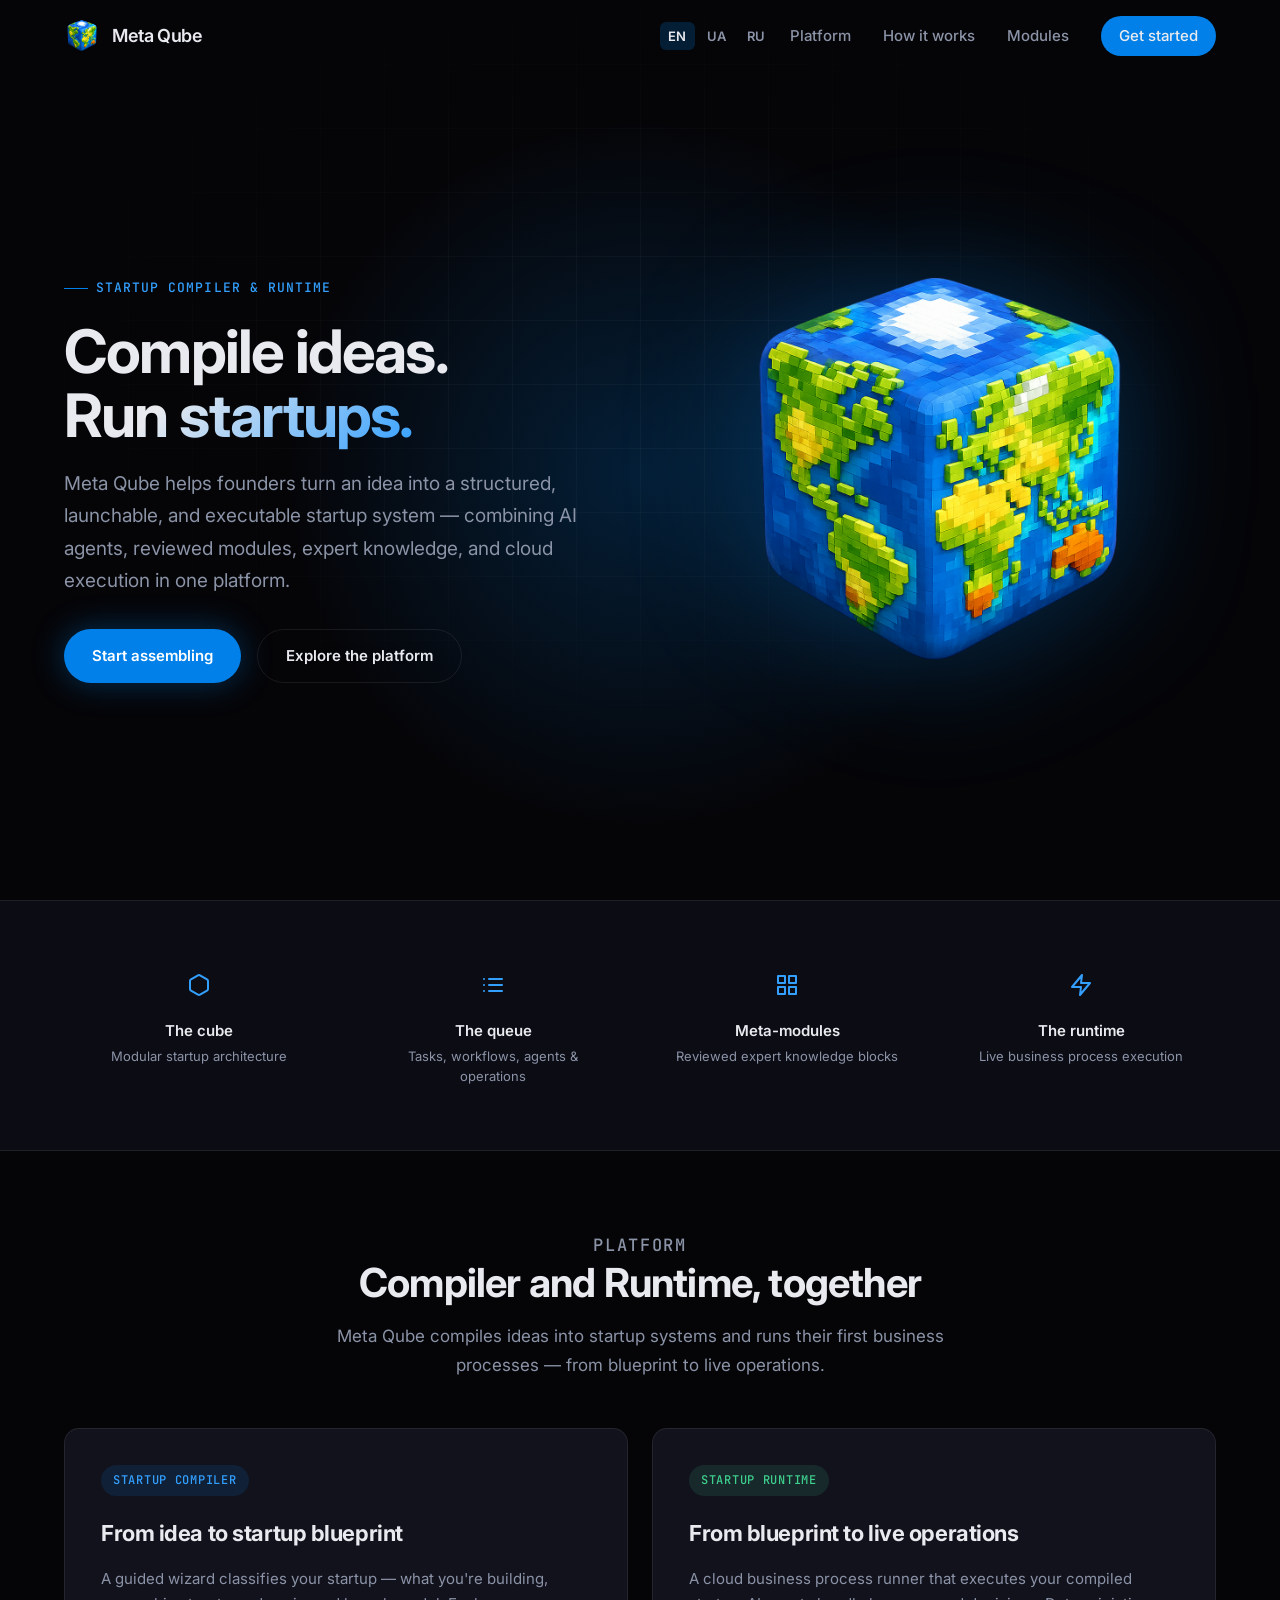
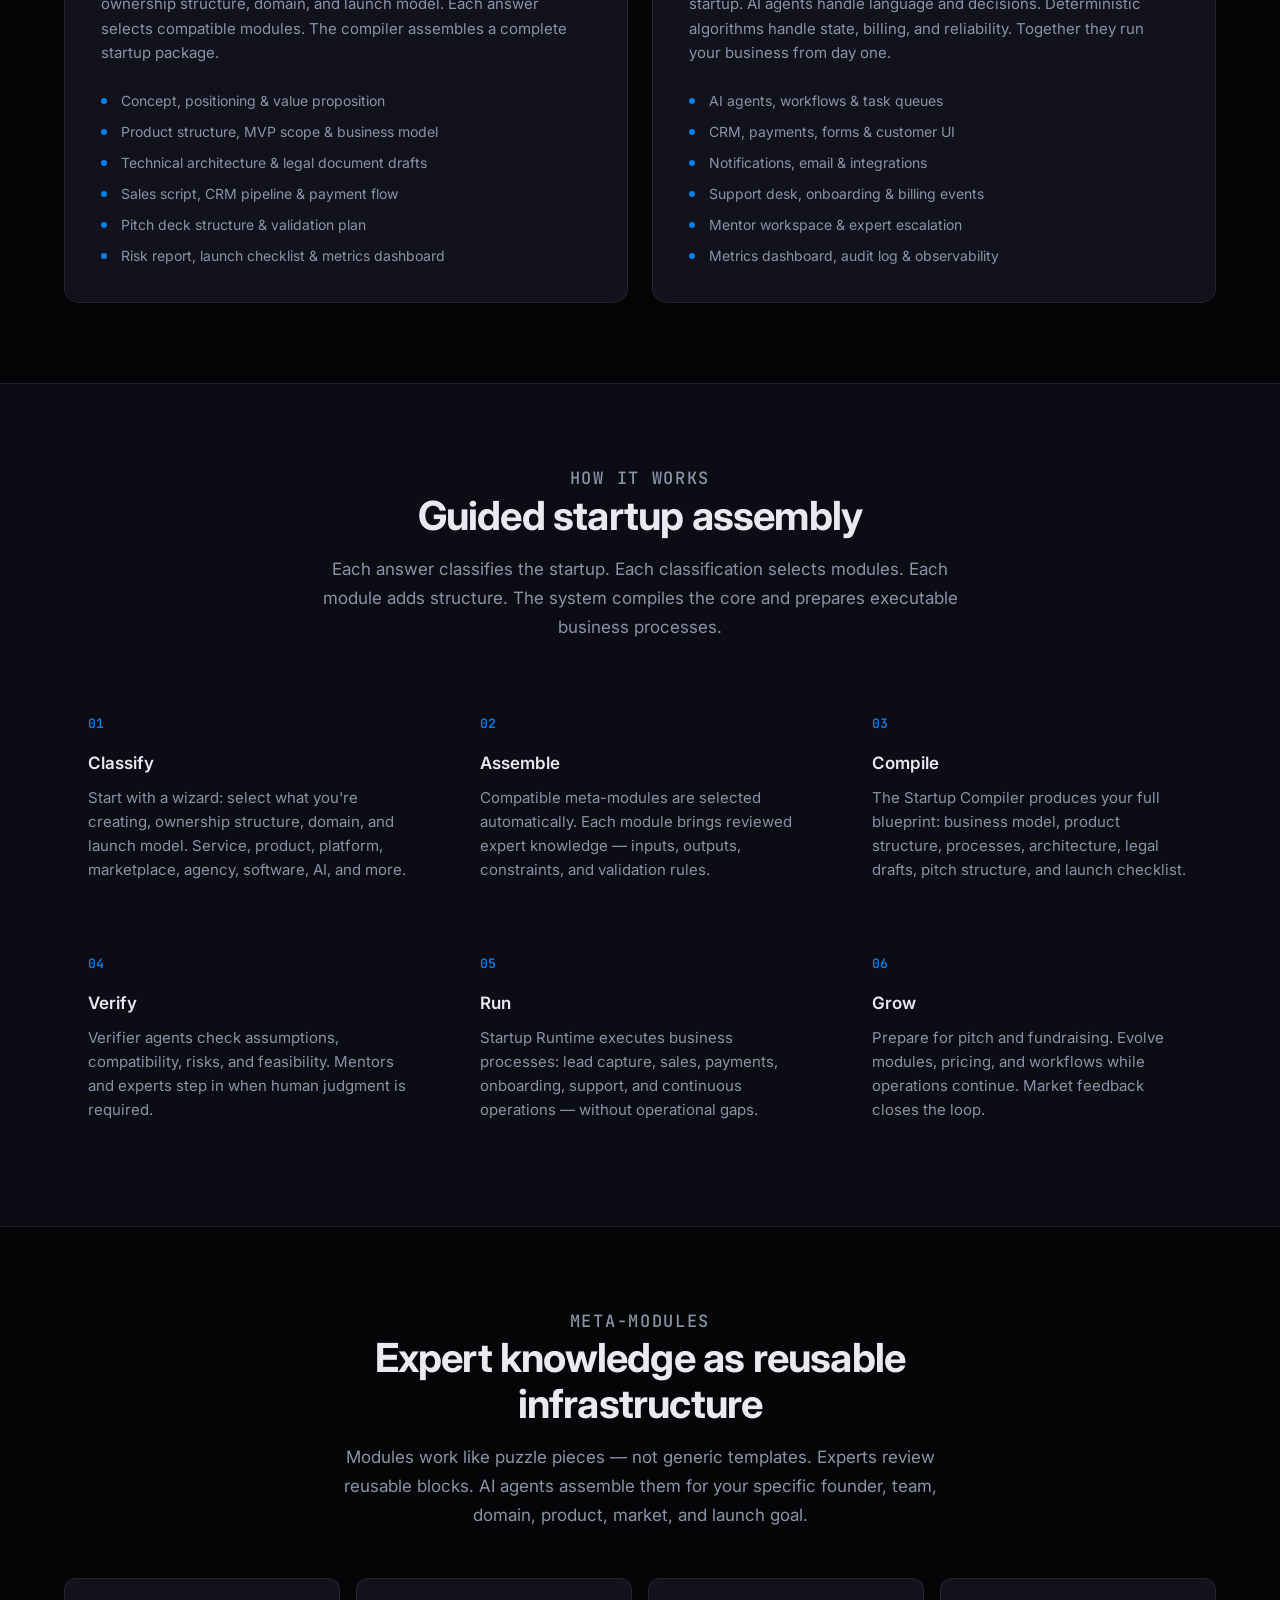
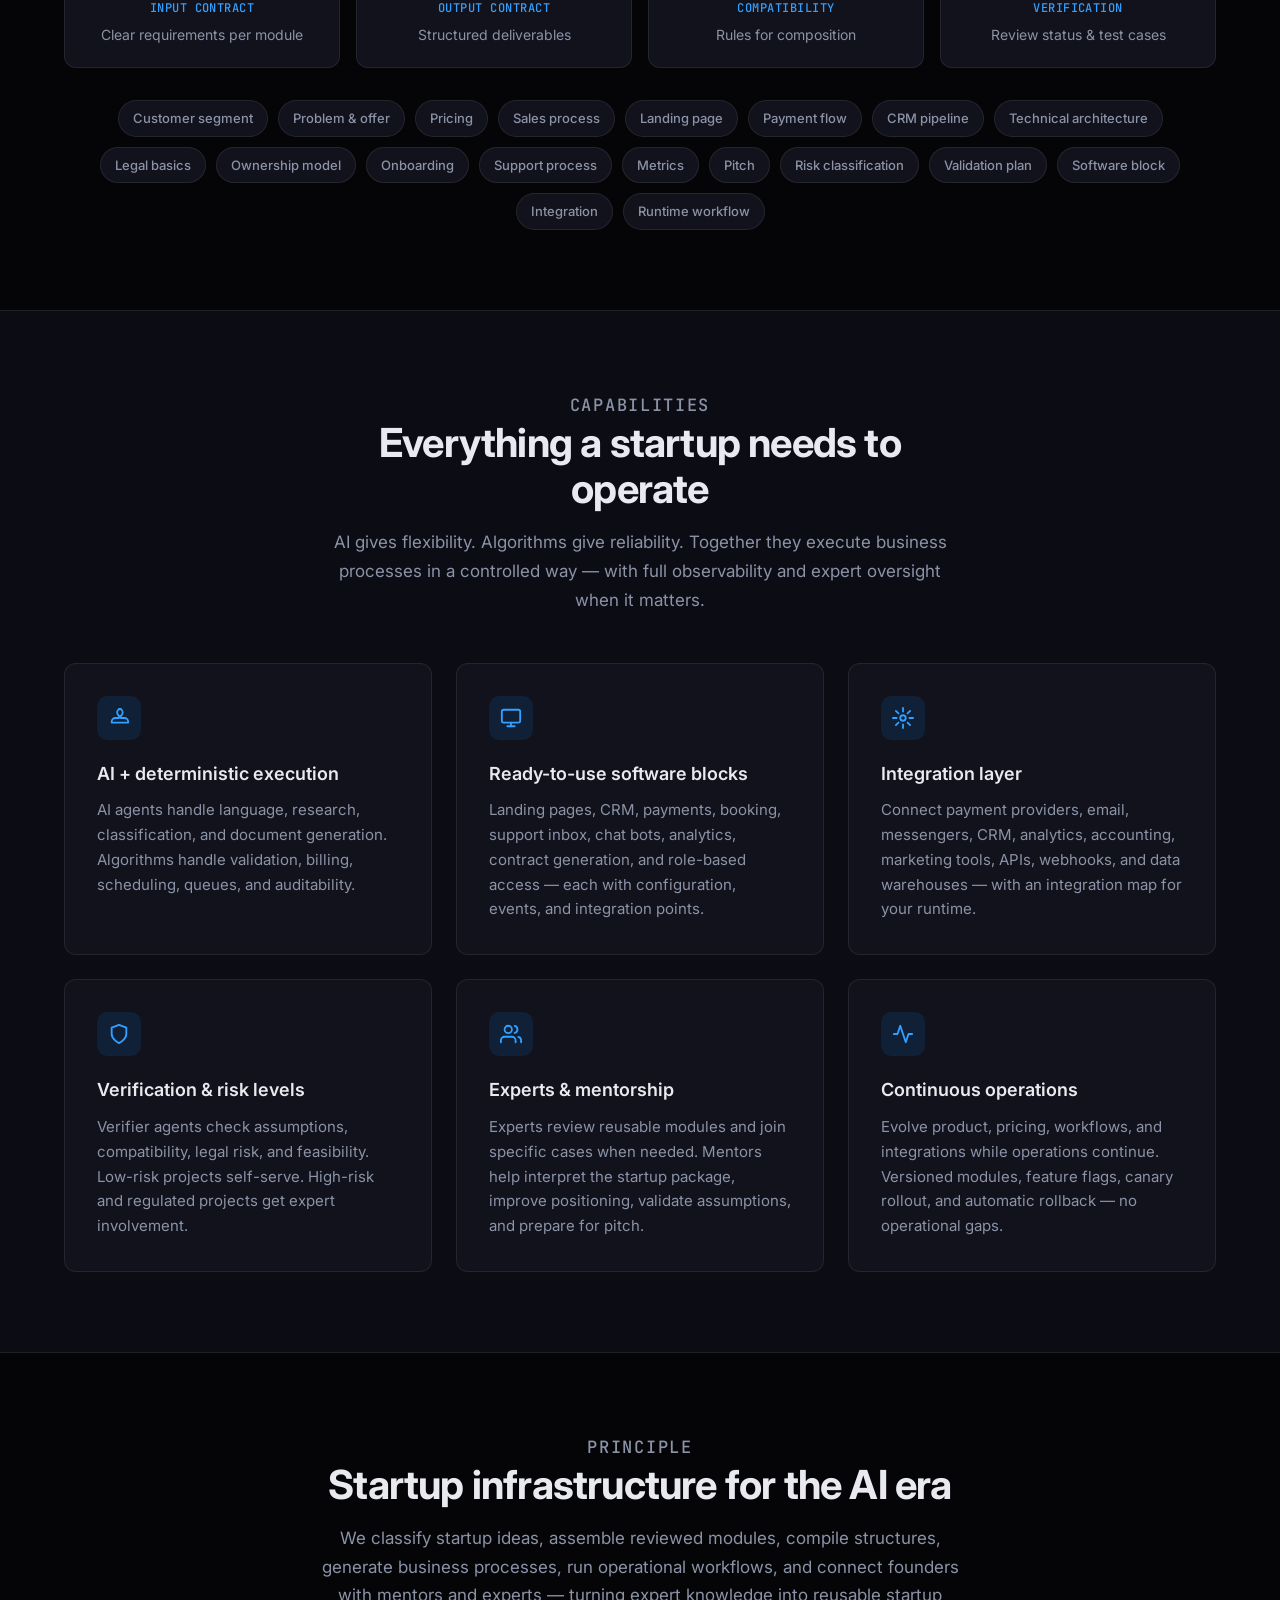
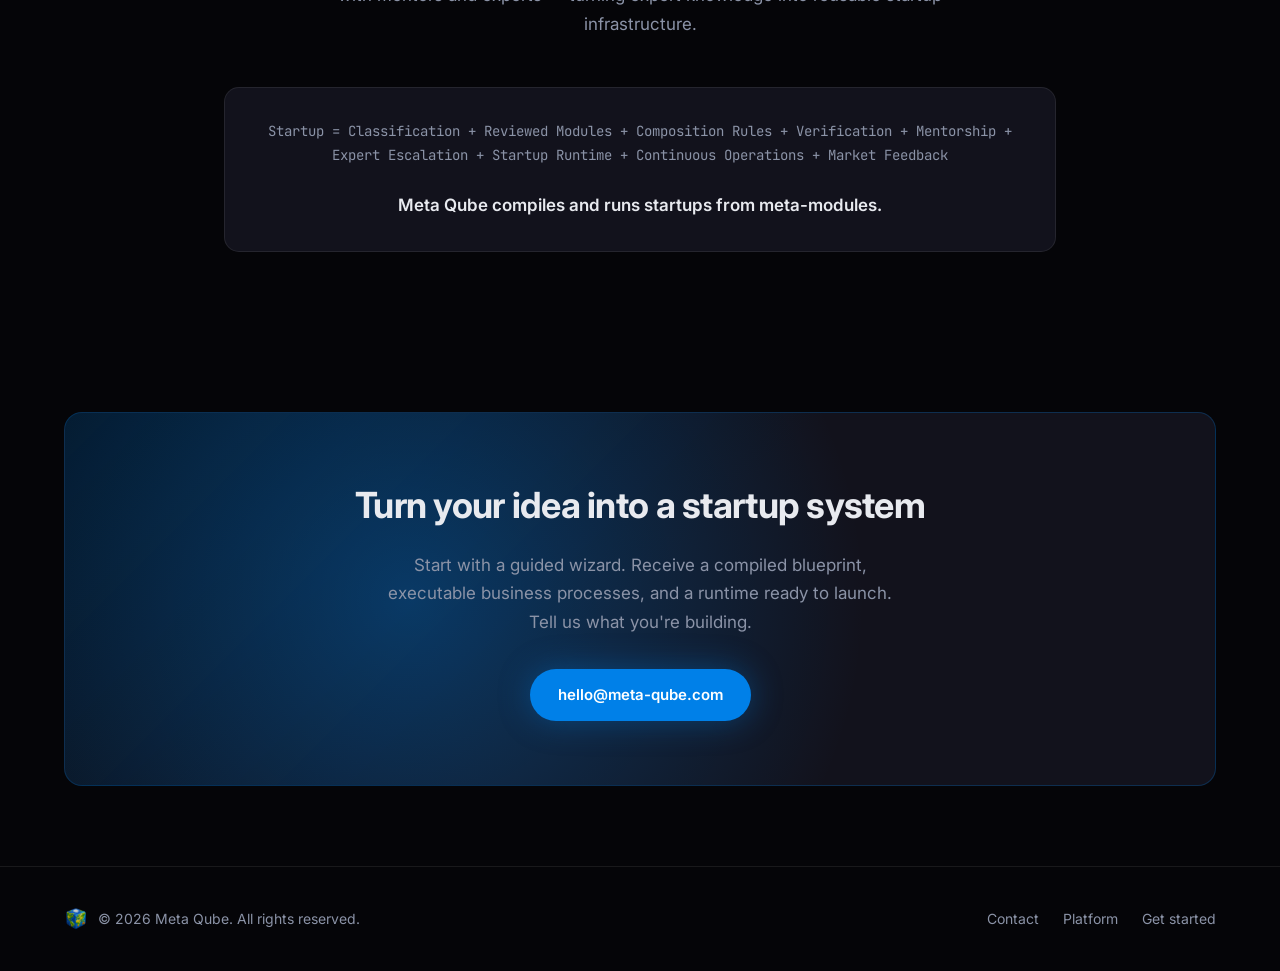
==== commit 70a76048: "Add languages: ua, ru" ====
--- a/index.html
+++ b/index.html
@@ -7,6 +7,11 @@
   <meta name="theme-color" content="#0080e8">
   <title>Meta Qube — Startup Compiler &amp; Runtime</title>
 
+  <link rel="alternate" hreflang="en" href="https://meta-qube.com/">
+  <link rel="alternate" hreflang="uk" href="https://meta-qube.com/ua/">
+  <link rel="alternate" hreflang="ru" href="https://meta-qube.com/ru/">
+  <link rel="alternate" hreflang="x-default" href="https://meta-qube.com/">
+
   <link rel="icon" href="/favicon.ico" sizes="any">
   <link rel="icon" href="/favicon-32x32.png" type="image/png" sizes="32x32">
   <link rel="icon" href="/favicon-16x16.png" type="image/png" sizes="16x16">
@@ -21,10 +26,15 @@
 <body>
   <header class="site-header" id="header">
     <div class="container header-inner">
-      <a href="#" class="logo">
+      <a href="/" class="logo">
         <img src="/images/metaqube.png" alt="" width="36" height="36">
         Meta Qube
       </a>
+      <nav class="lang-switch" aria-label="Language">
+        <a href="/" class="lang-link active" hreflang="en" aria-current="page">EN</a>
+        <a href="/ua/" class="lang-link" hreflang="uk">UA</a>
+        <a href="/ru/" class="lang-link" hreflang="ru">RU</a>
+      </nav>
       <button class="menu-toggle" id="menu-toggle" aria-label="Toggle menu" aria-expanded="false">
         <svg width="24" height="24" viewBox="0 0 24 24" fill="none" stroke="currentColor" stroke-width="2" stroke-linecap="round">
           <line x1="4" y1="7" x2="20" y2="7"/>
--- a/styles.css
+++ b/styles.css
@@ -123,6 +123,34 @@
   color: var(--text) !important;
 }
 
+.lang-switch {
+  display: flex;
+  align-items: center;
+  gap: 0.25rem;
+  margin-left: auto;
+  margin-right: 1rem;
+}
+
+.lang-link {
+  color: var(--text-muted);
+  font-size: 0.8125rem;
+  font-weight: 600;
+  letter-spacing: 0.04em;
+  padding: 0.25rem 0.5rem;
+  border-radius: 0.375rem;
+  transition: color 0.2s, background 0.2s;
+}
+
+.lang-link:hover {
+  color: var(--text);
+  background: rgba(255, 255, 255, 0.06);
+}
+
+.lang-link.active {
+  color: var(--text);
+  background: rgba(0, 128, 232, 0.2);
+}
+
 .menu-toggle {
   display: none;
   background: none;
@@ -779,6 +807,10 @@
 }
 
 @media (max-width: 640px) {
+  .lang-switch {
+    margin-right: 0.5rem;
+  }
+
   .menu-toggle {
     display: block;
   }
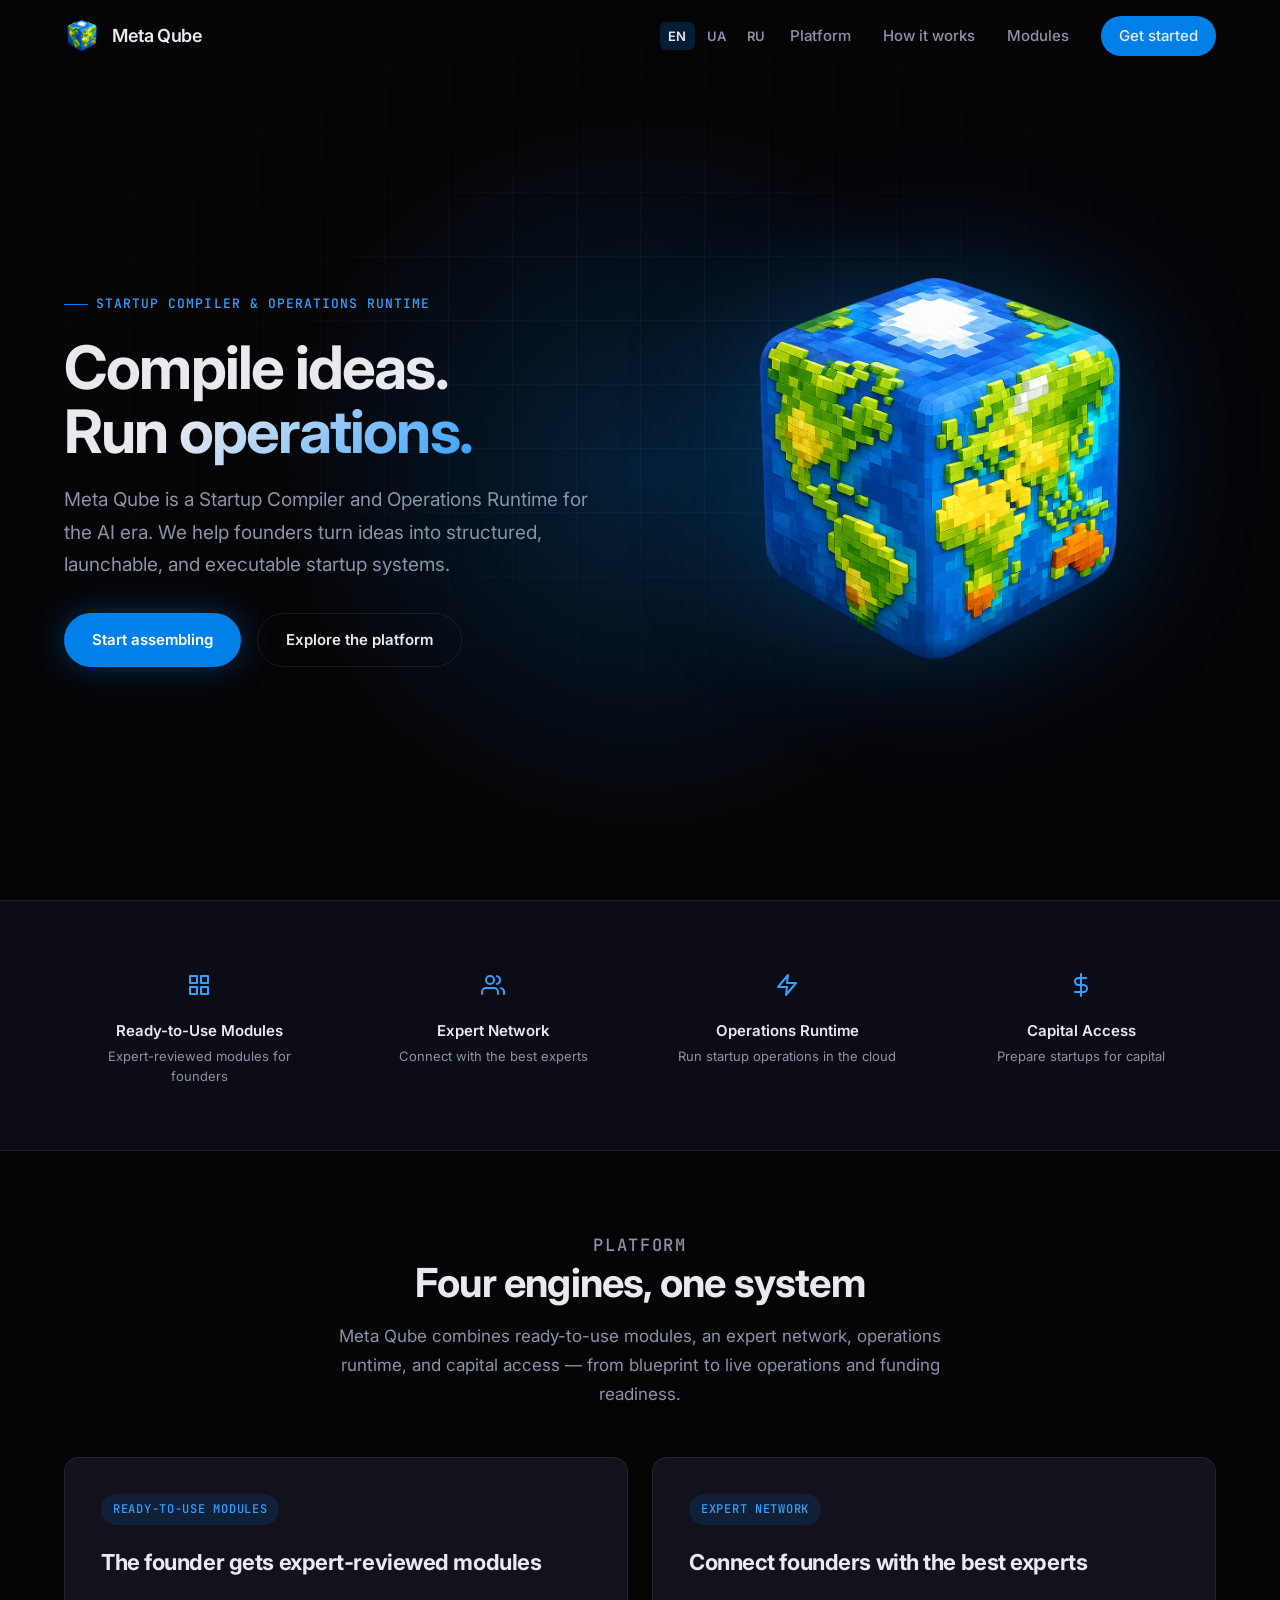
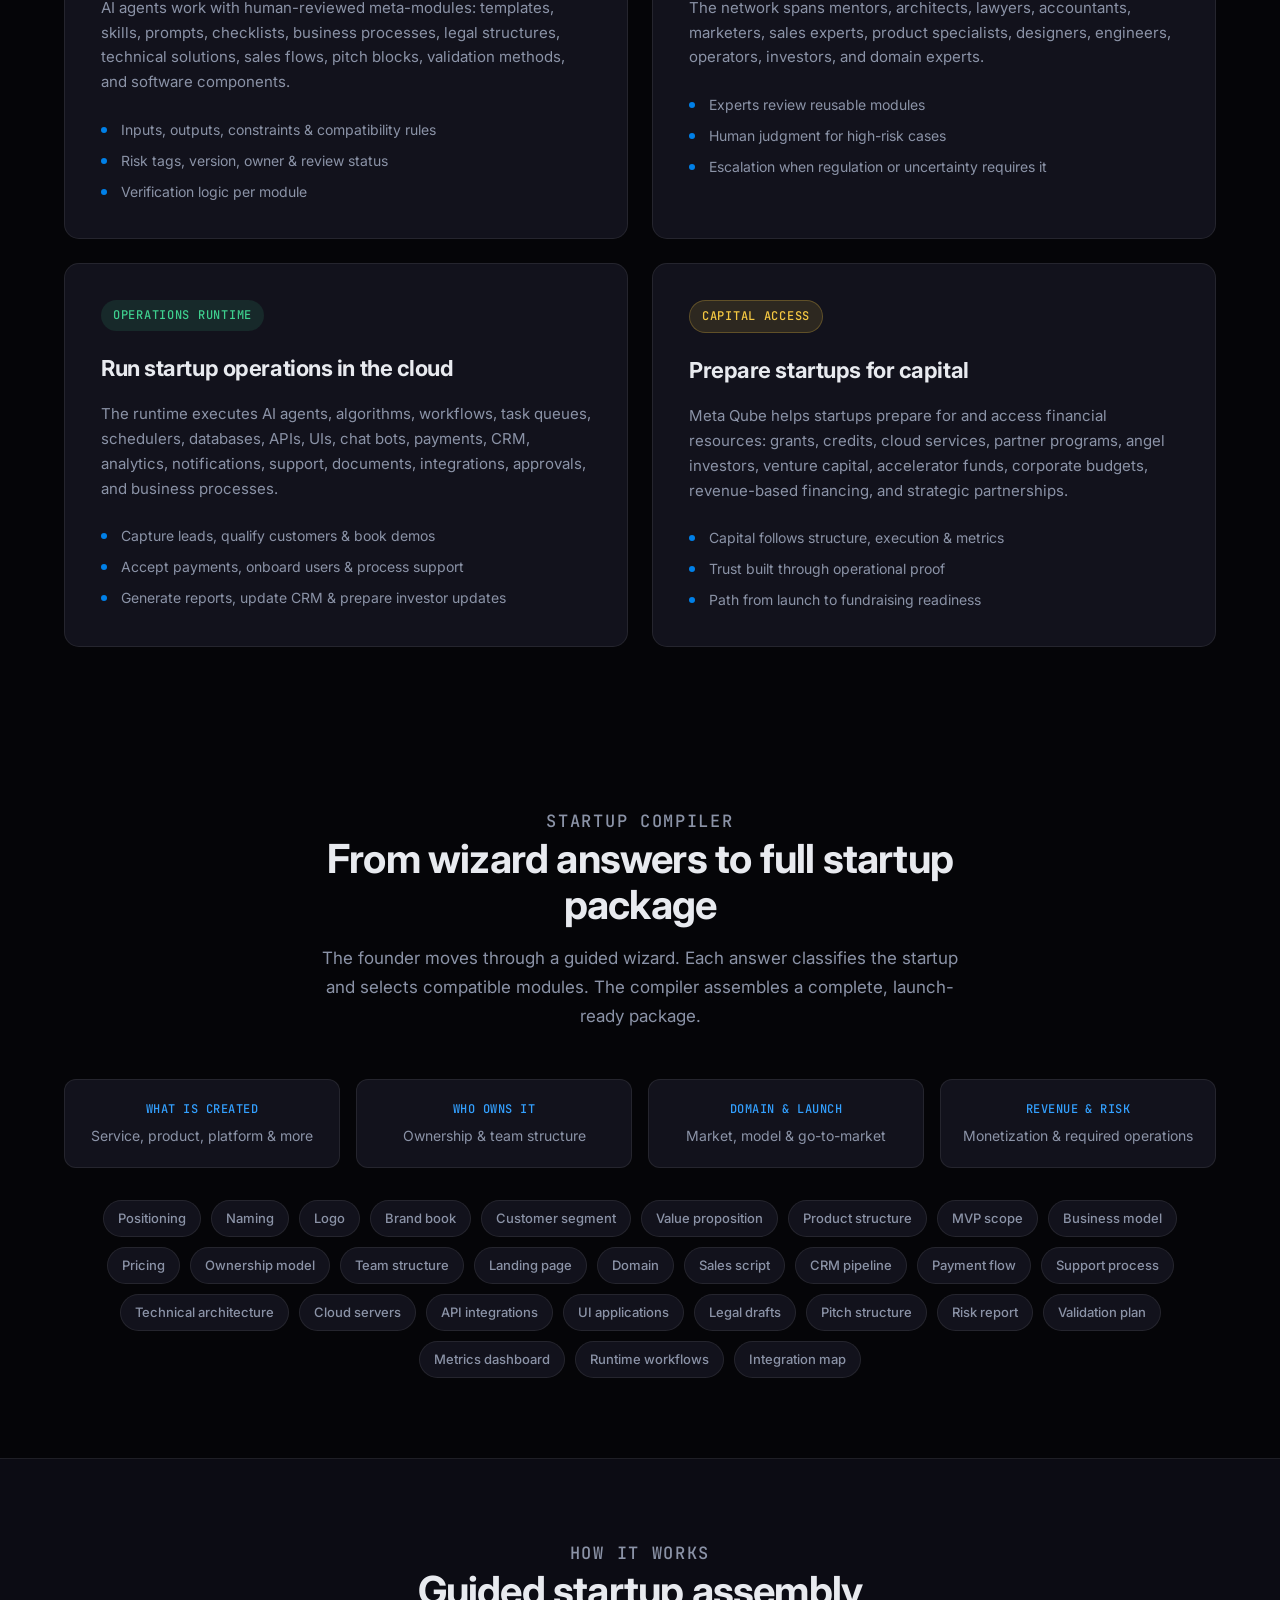
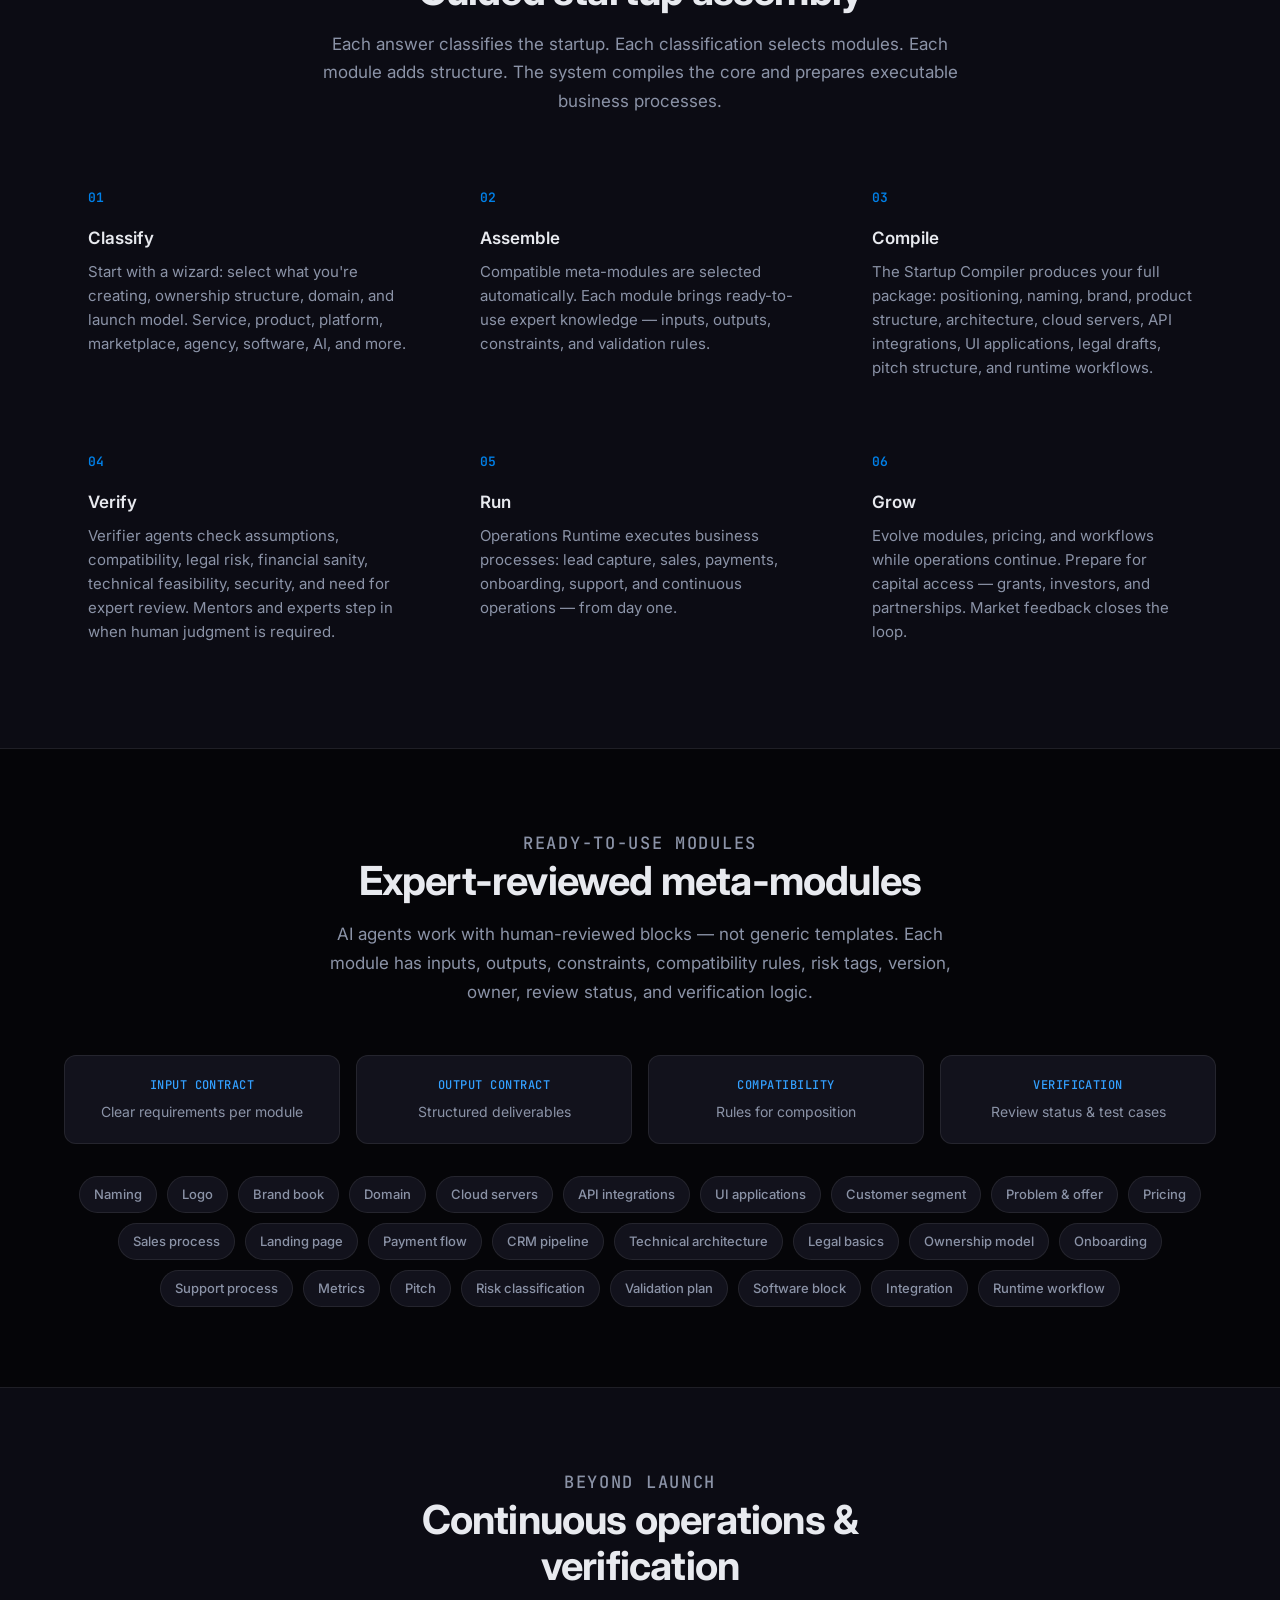
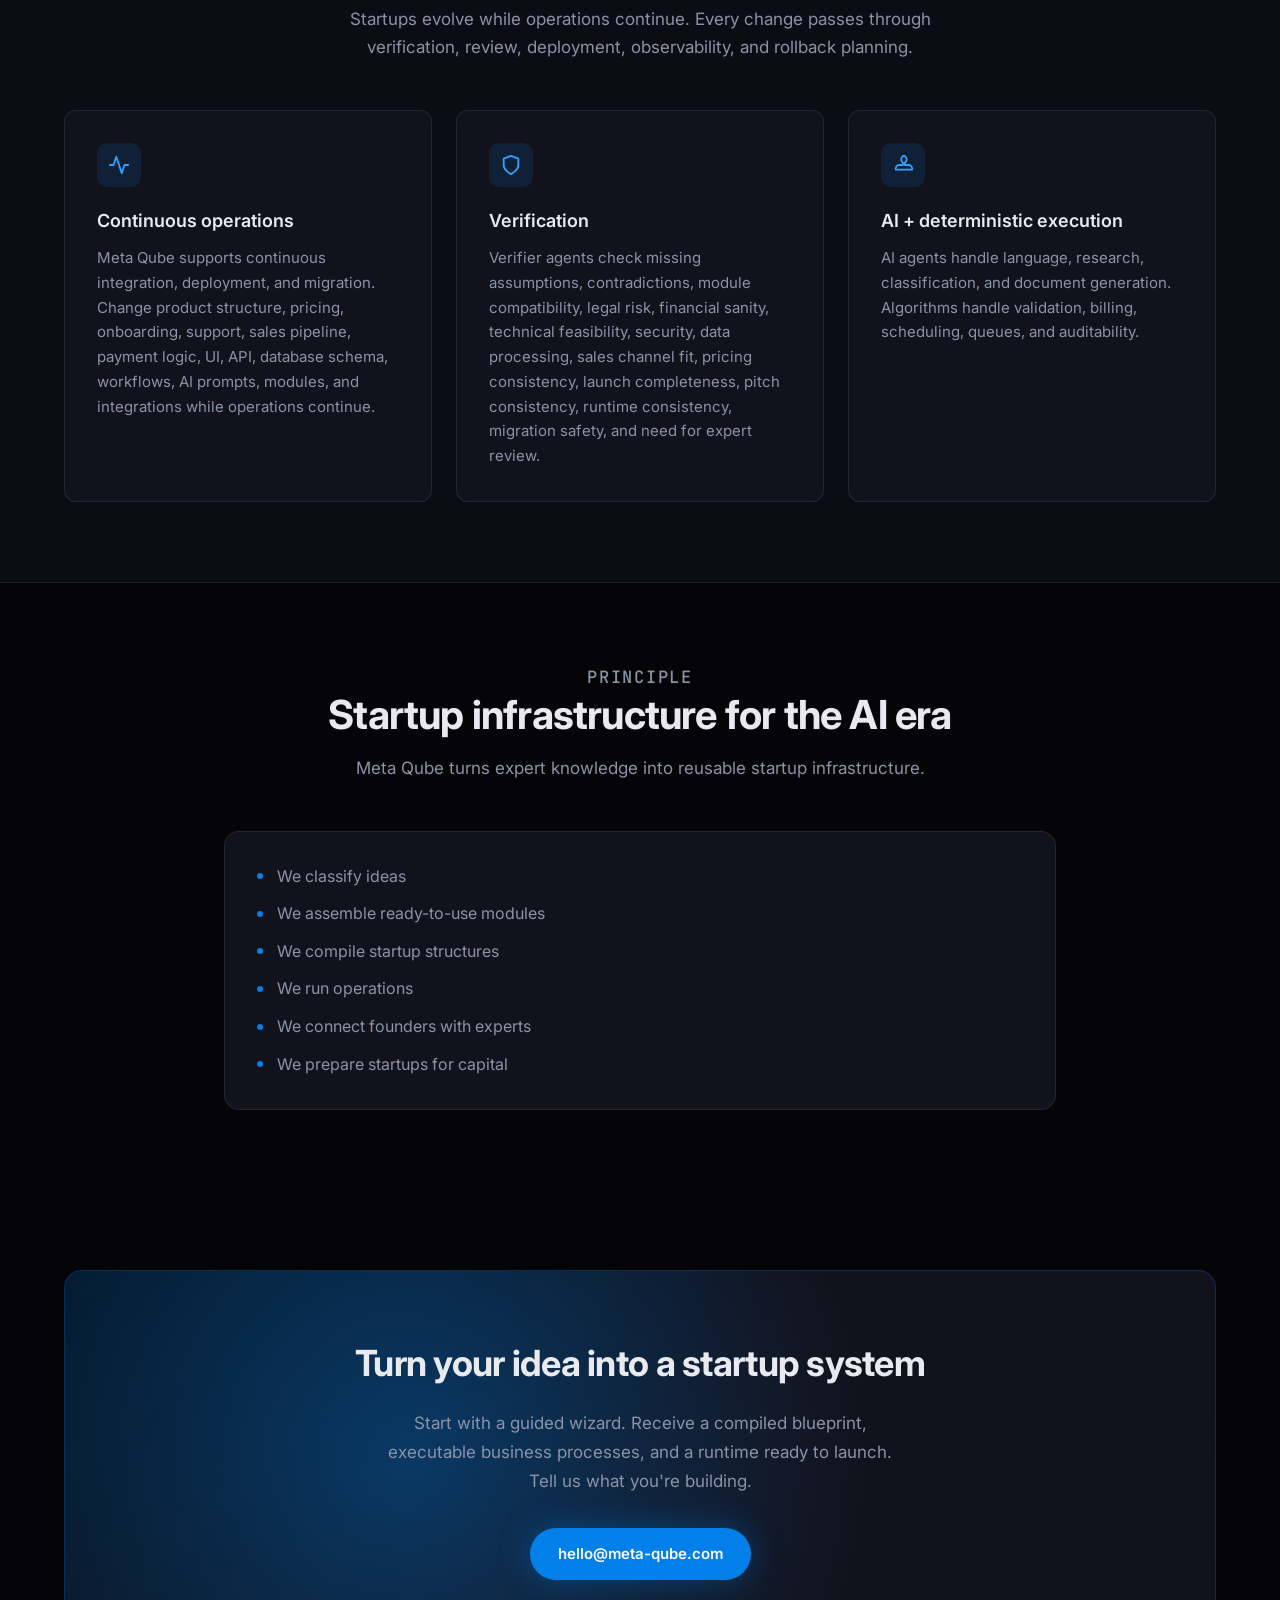
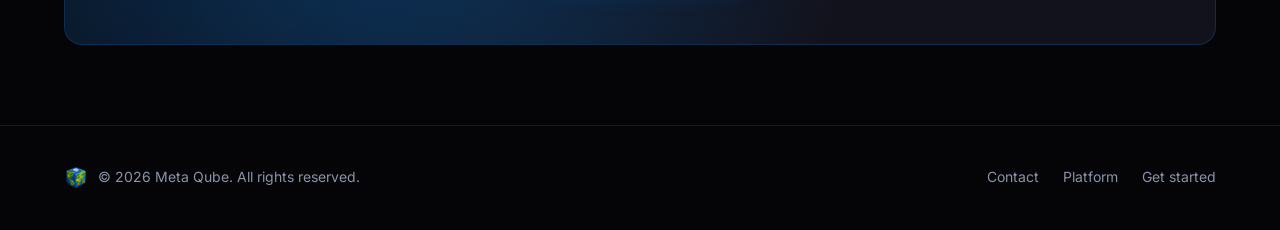
==== commit 0a1b0900: "Update web page" ====
--- a/index.html
+++ b/index.html
@@ -3,9 +3,9 @@
 <head>
   <meta charset="UTF-8">
   <meta name="viewport" content="width=device-width, initial-scale=1.0">
-  <meta name="description" content="Meta Qube is a Startup Compiler and Startup Runtime for the AI era. Turn ideas into structured, launchable, executable startup systems from reviewed meta-modules.">
+  <meta name="description" content="Meta Qube is a Startup Compiler and Operations Runtime for the AI era. Turn ideas into structured, launchable, executable startup systems.">
   <meta name="theme-color" content="#0080e8">
-  <title>Meta Qube — Startup Compiler &amp; Runtime</title>
+  <title>Meta Qube — Startup Compiler &amp; Operations Runtime</title>
 
   <link rel="alternate" hreflang="en" href="https://meta-qube.com/">
   <link rel="alternate" hreflang="uk" href="https://meta-qube.com/ua/">
@@ -59,12 +59,12 @@
       </div>
       <div class="container hero-inner">
         <div class="hero-content">
-          <p class="eyebrow">Startup Compiler &amp; Runtime</p>
-          <h1>Compile ideas.<br><span>Run startups.</span></h1>
+          <p class="eyebrow">Startup Compiler &amp; Operations Runtime</p>
+          <h1>Compile ideas.<br><span>Run operations.</span></h1>
           <p class="hero-lead">
-            Meta Qube helps founders turn an idea into a structured, launchable,
-            and executable startup system — combining AI agents, reviewed modules,
-            expert knowledge, and cloud execution in one platform.
+            Meta Qube is a Startup Compiler and Operations Runtime for the AI era.
+            We help founders turn ideas into structured, launchable, and executable
+            startup systems.
           </p>
           <div class="hero-actions">
             <a href="#start" class="btn btn-primary">Start assembling</a>
@@ -83,31 +83,8 @@
       </div>
     </section>
 
-    <section class="pillars" aria-label="Core concepts">
+    <section class="pillars" aria-label="Four engines">
       <div class="container pillars-grid">
-        <div class="pillar">
-          <div class="pillar-icon" aria-hidden="true">
-            <svg viewBox="0 0 24 24" fill="none" stroke="currentColor" stroke-width="2" stroke-linecap="round" stroke-linejoin="round">
-              <path d="M21 16V8a2 2 0 0 0-1-1.73l-7-4a2 2 0 0 0-2 0l-7 4A2 2 0 0 0 3 8v8a2 2 0 0 0 1 1.73l7 4a2 2 0 0 0 2 0l7-4A2 2 0 0 0 21 16z"/>
-            </svg>
-          </div>
-          <div class="pillar-label">The cube</div>
-          <div class="pillar-desc">Modular startup architecture</div>
-        </div>
-        <div class="pillar">
-          <div class="pillar-icon" aria-hidden="true">
-            <svg viewBox="0 0 24 24" fill="none" stroke="currentColor" stroke-width="2" stroke-linecap="round" stroke-linejoin="round">
-              <line x1="8" y1="6" x2="21" y2="6"/>
-              <line x1="8" y1="12" x2="21" y2="12"/>
-              <line x1="8" y1="18" x2="21" y2="18"/>
-              <line x1="3" y1="6" x2="3.01" y2="6"/>
-              <line x1="3" y1="12" x2="3.01" y2="12"/>
-              <line x1="3" y1="18" x2="3.01" y2="18"/>
-            </svg>
-          </div>
-          <div class="pillar-label">The queue</div>
-          <div class="pillar-desc">Tasks, workflows, agents &amp; operations</div>
-        </div>
         <div class="pillar">
           <div class="pillar-icon" aria-hidden="true">
             <svg viewBox="0 0 24 24" fill="none" stroke="currentColor" stroke-width="2" stroke-linecap="round" stroke-linejoin="round">
@@ -117,8 +94,20 @@
               <rect x="3" y="14" width="7" height="7"/>
             </svg>
           </div>
-          <div class="pillar-label">Meta-modules</div>
-          <div class="pillar-desc">Reviewed expert knowledge blocks</div>
+          <div class="pillar-label">Ready-to-Use Modules</div>
+          <div class="pillar-desc">Expert-reviewed modules for founders</div>
+        </div>
+        <div class="pillar">
+          <div class="pillar-icon" aria-hidden="true">
+            <svg viewBox="0 0 24 24" fill="none" stroke="currentColor" stroke-width="2" stroke-linecap="round" stroke-linejoin="round">
+              <path d="M17 21v-2a4 4 0 0 0-4-4H5a4 4 0 0 0-4 4v2"/>
+              <circle cx="9" cy="7" r="4"/>
+              <path d="M23 21v-2a4 4 0 0 0-3-3.87"/>
+              <path d="M16 3.13a4 4 0 0 1 0 7.75"/>
+            </svg>
+          </div>
+          <div class="pillar-label">Expert Network</div>
+          <div class="pillar-desc">Connect with the best experts</div>
         </div>
         <div class="pillar">
           <div class="pillar-icon" aria-hidden="true">
@@ -126,8 +115,18 @@
               <polygon points="13 2 3 14 12 14 11 22 21 10 12 10 13 2"/>
             </svg>
           </div>
-          <div class="pillar-label">The runtime</div>
-          <div class="pillar-desc">Live business process execution</div>
+          <div class="pillar-label">Operations Runtime</div>
+          <div class="pillar-desc">Run startup operations in the cloud</div>
+        </div>
+        <div class="pillar">
+          <div class="pillar-icon" aria-hidden="true">
+            <svg viewBox="0 0 24 24" fill="none" stroke="currentColor" stroke-width="2" stroke-linecap="round" stroke-linejoin="round">
+              <line x1="12" y1="1" x2="12" y2="23"/>
+              <path d="M17 5H9.5a3.5 3.5 0 0 0 0 7h5a3.5 3.5 0 0 1 0 7H6"/>
+            </svg>
+          </div>
+          <div class="pillar-label">Capital Access</div>
+          <div class="pillar-desc">Prepare startups for capital</div>
         </div>
       </div>
     </section>
@@ -136,48 +135,136 @@
       <div class="container">
         <header class="section-header centered">
           <p class="section-tag">Platform</p>
-          <h2>Compiler and Runtime, together</h2>
+          <h2>Four engines, one system</h2>
           <p>
-            Meta Qube compiles ideas into startup systems and runs their first
-            business processes — from blueprint to live operations.
+            Meta Qube combines ready-to-use modules, an expert network,
+            operations runtime, and capital access — from blueprint to live
+            operations and funding readiness.
           </p>
         </header>
         <div class="platform-grid">
           <article class="platform-card">
-            <div class="platform-badge">Startup Compiler</div>
-            <h3>From idea to startup blueprint</h3>
-            <p>
-              A guided wizard classifies your startup — what you're building,
-              ownership structure, domain, and launch model. Each answer selects
-              compatible modules. The compiler assembles a complete startup package.
+            <div class="platform-badge">Ready-to-Use Modules</div>
+            <h3>The founder gets expert-reviewed modules</h3>
+            <p>
+              AI agents work with human-reviewed meta-modules: templates, skills,
+              prompts, checklists, business processes, legal structures, technical
+              solutions, sales flows, pitch blocks, validation methods, and software
+              components.
             </p>
             <ul class="feature-list">
-              <li>Concept, positioning &amp; value proposition</li>
-              <li>Product structure, MVP scope &amp; business model</li>
-              <li>Technical architecture &amp; legal document drafts</li>
-              <li>Sales script, CRM pipeline &amp; payment flow</li>
-              <li>Pitch deck structure &amp; validation plan</li>
-              <li>Risk report, launch checklist &amp; metrics dashboard</li>
+              <li>Inputs, outputs, constraints &amp; compatibility rules</li>
+              <li>Risk tags, version, owner &amp; review status</li>
+              <li>Verification logic per module</li>
             </ul>
           </article>
           <article class="platform-card">
-            <div class="platform-badge accent-green">Startup Runtime</div>
-            <h3>From blueprint to live operations</h3>
-            <p>
-              A cloud business process runner that executes your compiled startup.
-              AI agents handle language and decisions. Deterministic algorithms
-              handle state, billing, and reliability. Together they run your
-              business from day one.
+            <div class="platform-badge">Expert Network</div>
+            <h3>Connect founders with the best experts</h3>
+            <p>
+              The network spans mentors, architects, lawyers, accountants, marketers,
+              sales experts, product specialists, designers, engineers, operators,
+              investors, and domain experts.
             </p>
             <ul class="feature-list">
-              <li>AI agents, workflows &amp; task queues</li>
-              <li>CRM, payments, forms &amp; customer UI</li>
-              <li>Notifications, email &amp; integrations</li>
-              <li>Support desk, onboarding &amp; billing events</li>
-              <li>Mentor workspace &amp; expert escalation</li>
-              <li>Metrics dashboard, audit log &amp; observability</li>
+              <li>Experts review reusable modules</li>
+              <li>Human judgment for high-risk cases</li>
+              <li>Escalation when regulation or uncertainty requires it</li>
             </ul>
           </article>
+          <article class="platform-card">
+            <div class="platform-badge accent-green">Operations Runtime</div>
+            <h3>Run startup operations in the cloud</h3>
+            <p>
+              The runtime executes AI agents, algorithms, workflows, task queues,
+              schedulers, databases, APIs, UIs, chat bots, payments, CRM, analytics,
+              notifications, support, documents, integrations, approvals, and business
+              processes.
+            </p>
+            <ul class="feature-list">
+              <li>Capture leads, qualify customers &amp; book demos</li>
+              <li>Accept payments, onboard users &amp; process support</li>
+              <li>Generate reports, update CRM &amp; prepare investor updates</li>
+            </ul>
+          </article>
+          <article class="platform-card">
+            <div class="platform-badge accent-amber">Capital Access</div>
+            <h3>Prepare startups for capital</h3>
+            <p>
+              Meta Qube helps startups prepare for and access financial resources:
+              grants, credits, cloud services, partner programs, angel investors,
+              venture capital, accelerator funds, corporate budgets, revenue-based
+              financing, and strategic partnerships.
+            </p>
+            <ul class="feature-list">
+              <li>Capital follows structure, execution &amp; metrics</li>
+              <li>Trust built through operational proof</li>
+              <li>Path from launch to fundraising readiness</li>
+            </ul>
+          </article>
+        </div>
+      </div>
+    </section>
+
+    <section id="compiler">
+      <div class="container">
+        <header class="section-header centered">
+          <p class="section-tag">Startup Compiler</p>
+          <h2>From wizard answers to full startup package</h2>
+          <p>
+            The founder moves through a guided wizard. Each answer classifies the
+            startup and selects compatible modules. The compiler assembles a
+            complete, launch-ready package.
+          </p>
+        </header>
+        <div class="module-contract">
+          <div class="contract-item">
+            <span class="contract-key">What is created</span>
+            <span class="contract-val">Service, product, platform &amp; more</span>
+          </div>
+          <div class="contract-item">
+            <span class="contract-key">Who owns it</span>
+            <span class="contract-val">Ownership &amp; team structure</span>
+          </div>
+          <div class="contract-item">
+            <span class="contract-key">Domain &amp; launch</span>
+            <span class="contract-val">Market, model &amp; go-to-market</span>
+          </div>
+          <div class="contract-item">
+            <span class="contract-key">Revenue &amp; risk</span>
+            <span class="contract-val">Monetization &amp; required operations</span>
+          </div>
+        </div>
+        <div class="tag-cloud" aria-label="Compiler outputs">
+          <span class="tag">Positioning</span>
+          <span class="tag">Naming</span>
+          <span class="tag">Logo</span>
+          <span class="tag">Brand book</span>
+          <span class="tag">Customer segment</span>
+          <span class="tag">Value proposition</span>
+          <span class="tag">Product structure</span>
+          <span class="tag">MVP scope</span>
+          <span class="tag">Business model</span>
+          <span class="tag">Pricing</span>
+          <span class="tag">Ownership model</span>
+          <span class="tag">Team structure</span>
+          <span class="tag">Landing page</span>
+          <span class="tag">Domain</span>
+          <span class="tag">Sales script</span>
+          <span class="tag">CRM pipeline</span>
+          <span class="tag">Payment flow</span>
+          <span class="tag">Support process</span>
+          <span class="tag">Technical architecture</span>
+          <span class="tag">Cloud servers</span>
+          <span class="tag">API integrations</span>
+          <span class="tag">UI applications</span>
+          <span class="tag">Legal drafts</span>
+          <span class="tag">Pitch structure</span>
+          <span class="tag">Risk report</span>
+          <span class="tag">Validation plan</span>
+          <span class="tag">Metrics dashboard</span>
+          <span class="tag">Runtime workflows</span>
+          <span class="tag">Integration map</span>
         </div>
       </div>
     </section>
@@ -206,39 +293,39 @@
             <h3>Assemble</h3>
             <p>
               Compatible meta-modules are selected automatically. Each module
-              brings reviewed expert knowledge — inputs, outputs, constraints,
+              brings ready-to-use expert knowledge — inputs, outputs, constraints,
               and validation rules.
             </p>
           </div>
           <div class="process-step">
             <h3>Compile</h3>
             <p>
-              The Startup Compiler produces your full blueprint: business model,
-              product structure, processes, architecture, legal drafts, pitch
-              structure, and launch checklist.
+              The Startup Compiler produces your full package: positioning, naming,
+              brand, product structure, architecture, cloud servers, API integrations,
+              UI applications, legal drafts, pitch structure, and runtime workflows.
             </p>
           </div>
           <div class="process-step">
             <h3>Verify</h3>
             <p>
-              Verifier agents check assumptions, compatibility, risks, and
-              feasibility. Mentors and experts step in when human judgment
-              is required.
+              Verifier agents check assumptions, compatibility, legal risk, financial
+              sanity, technical feasibility, security, and need for expert review.
+              Mentors and experts step in when human judgment is required.
             </p>
           </div>
           <div class="process-step">
             <h3>Run</h3>
             <p>
-              Startup Runtime executes business processes: lead capture, sales,
-              payments, onboarding, support, and continuous operations — without
-              operational gaps.
+              Operations Runtime executes business processes: lead capture, sales,
+              payments, onboarding, support, and continuous operations — from day one.
             </p>
           </div>
           <div class="process-step">
             <h3>Grow</h3>
             <p>
-              Prepare for pitch and fundraising. Evolve modules, pricing, and
-              workflows while operations continue. Market feedback closes the loop.
+              Evolve modules, pricing, and workflows while operations continue.
+              Prepare for capital access — grants, investors, and partnerships.
+              Market feedback closes the loop.
             </p>
           </div>
         </div>
@@ -248,12 +335,12 @@
     <section id="modules">
       <div class="container">
         <header class="section-header centered">
-          <p class="section-tag">Meta-modules</p>
-          <h2>Expert knowledge as reusable infrastructure</h2>
+          <p class="section-tag">Ready-to-Use Modules</p>
+          <h2>Expert-reviewed meta-modules</h2>
           <p>
-            Modules work like puzzle pieces — not generic templates. Experts review
-            reusable blocks. AI agents assemble them for your specific founder,
-            team, domain, product, market, and launch goal.
+            AI agents work with human-reviewed blocks — not generic templates.
+            Each module has inputs, outputs, constraints, compatibility rules,
+            risk tags, version, owner, review status, and verification logic.
           </p>
         </header>
         <div class="module-contract">
@@ -275,6 +362,13 @@
           </div>
         </div>
         <div class="tag-cloud" aria-label="Module types">
+          <span class="tag">Naming</span>
+          <span class="tag">Logo</span>
+          <span class="tag">Brand book</span>
+          <span class="tag">Domain</span>
+          <span class="tag">Cloud servers</span>
+          <span class="tag">API integrations</span>
+          <span class="tag">UI applications</span>
           <span class="tag">Customer segment</span>
           <span class="tag">Problem &amp; offer</span>
           <span class="tag">Pricing</span>
@@ -301,15 +395,43 @@
     <section class="capabilities">
       <div class="container">
         <header class="section-header centered">
-          <p class="section-tag">Capabilities</p>
-          <h2>Everything a startup needs to operate</h2>
+          <p class="section-tag">Beyond launch</p>
+          <h2>Continuous operations &amp; verification</h2>
           <p>
-            AI gives flexibility. Algorithms give reliability. Together they
-            execute business processes in a controlled way — with full
-            observability and expert oversight when it matters.
+            Startups evolve while operations continue. Every change passes through
+            verification, review, deployment, observability, and rollback planning.
           </p>
         </header>
         <div class="card-grid">
+          <article class="card">
+            <div class="card-icon" aria-hidden="true">
+              <svg viewBox="0 0 24 24" fill="none" stroke="currentColor" stroke-width="2" stroke-linecap="round" stroke-linejoin="round">
+                <polyline points="22 12 18 12 15 21 9 3 6 12 2 12"/>
+              </svg>
+            </div>
+            <h3>Continuous operations</h3>
+            <p>
+              Meta Qube supports continuous integration, deployment, and migration.
+              Change product structure, pricing, onboarding, support, sales pipeline,
+              payment logic, UI, API, database schema, workflows, AI prompts, modules,
+              and integrations while operations continue.
+            </p>
+          </article>
+          <article class="card">
+            <div class="card-icon" aria-hidden="true">
+              <svg viewBox="0 0 24 24" fill="none" stroke="currentColor" stroke-width="2" stroke-linecap="round" stroke-linejoin="round">
+                <path d="M12 22s8-4 8-10V5l-8-3-8 3v7c0 6 8 10 8 10z"/>
+              </svg>
+            </div>
+            <h3>Verification</h3>
+            <p>
+              Verifier agents check missing assumptions, contradictions, module
+              compatibility, legal risk, financial sanity, technical feasibility,
+              security, data processing, sales channel fit, pricing consistency,
+              launch completeness, pitch consistency, runtime consistency,
+              migration safety, and need for expert review.
+            </p>
+          </article>
           <article class="card">
             <div class="card-icon" aria-hidden="true">
               <svg viewBox="0 0 24 24" fill="none" stroke="currentColor" stroke-width="2" stroke-linecap="round" stroke-linejoin="round">
@@ -323,96 +445,26 @@
               queues, and auditability.
             </p>
           </article>
-          <article class="card">
-            <div class="card-icon" aria-hidden="true">
-              <svg viewBox="0 0 24 24" fill="none" stroke="currentColor" stroke-width="2" stroke-linecap="round" stroke-linejoin="round">
-                <rect x="2" y="3" width="20" height="14" rx="2"/>
-                <path d="M8 21h8"/>
-                <path d="M12 17v4"/>
-              </svg>
-            </div>
-            <h3>Ready-to-use software blocks</h3>
-            <p>
-              Landing pages, CRM, payments, booking, support inbox, chat bots,
-              analytics, contract generation, and role-based access — each with
-              configuration, events, and integration points.
-            </p>
-          </article>
-          <article class="card">
-            <div class="card-icon" aria-hidden="true">
-              <svg viewBox="0 0 24 24" fill="none" stroke="currentColor" stroke-width="2" stroke-linecap="round" stroke-linejoin="round">
-                <circle cx="12" cy="12" r="3"/>
-                <path d="M12 1v4M12 19v4M4.22 4.22l2.83 2.83M16.95 16.95l2.83 2.83M1 12h4M19 12h4M4.22 19.78l2.83-2.83M16.95 7.05l2.83-2.83"/>
-              </svg>
-            </div>
-            <h3>Integration layer</h3>
-            <p>
-              Connect payment providers, email, messengers, CRM, analytics,
-              accounting, marketing tools, APIs, webhooks, and data warehouses
-              — with an integration map for your runtime.
-            </p>
-          </article>
-          <article class="card">
-            <div class="card-icon" aria-hidden="true">
-              <svg viewBox="0 0 24 24" fill="none" stroke="currentColor" stroke-width="2" stroke-linecap="round" stroke-linejoin="round">
-                <path d="M12 22s8-4 8-10V5l-8-3-8 3v7c0 6 8 10 8 10z"/>
-              </svg>
-            </div>
-            <h3>Verification &amp; risk levels</h3>
-            <p>
-              Verifier agents check assumptions, compatibility, legal risk, and
-              feasibility. Low-risk projects self-serve. High-risk and regulated
-              projects get expert involvement.
-            </p>
-          </article>
-          <article class="card">
-            <div class="card-icon" aria-hidden="true">
-              <svg viewBox="0 0 24 24" fill="none" stroke="currentColor" stroke-width="2" stroke-linecap="round" stroke-linejoin="round">
-                <path d="M17 21v-2a4 4 0 0 0-4-4H5a4 4 0 0 0-4 4v2"/>
-                <circle cx="9" cy="7" r="4"/>
-                <path d="M23 21v-2a4 4 0 0 0-3-3.87"/>
-                <path d="M16 3.13a4 4 0 0 1 0 7.75"/>
-              </svg>
-            </div>
-            <h3>Experts &amp; mentorship</h3>
-            <p>
-              Experts review reusable modules and join specific cases when needed.
-              Mentors help interpret the startup package, improve positioning,
-              validate assumptions, and prepare for pitch.
-            </p>
-          </article>
-          <article class="card">
-            <div class="card-icon" aria-hidden="true">
-              <svg viewBox="0 0 24 24" fill="none" stroke="currentColor" stroke-width="2" stroke-linecap="round" stroke-linejoin="round">
-                <polyline points="22 12 18 12 15 21 9 3 6 12 2 12"/>
-              </svg>
-            </div>
-            <h3>Continuous operations</h3>
-            <p>
-              Evolve product, pricing, workflows, and integrations while
-              operations continue. Versioned modules, feature flags, canary
-              rollout, and automatic rollback — no operational gaps.
-            </p>
-          </article>
-        </div>
-      </div>
-    </section>
-
-    <section class="formula">
+        </div>
+      </div>
+    </section>
+
+    <section class="formula" id="principle">
       <div class="container">
         <header class="section-header centered">
           <p class="section-tag">Principle</p>
           <h2>Startup infrastructure for the AI era</h2>
-          <p>
-            We classify startup ideas, assemble reviewed modules, compile
-            structures, generate business processes, run operational workflows,
-            and connect founders with mentors and experts — turning expert
-            knowledge into reusable startup infrastructure.
-          </p>
+          <p>Meta Qube turns expert knowledge into reusable startup infrastructure.</p>
         </header>
         <div class="formula-box">
-          <code class="formula-code">Startup = Classification + Reviewed Modules + Composition Rules + Verification + Mentorship + Expert Escalation + Startup Runtime + Continuous Operations + Market Feedback</code>
-          <p class="formula-tagline">Meta Qube compiles and runs startups from meta-modules.</p>
+          <ul class="principle-list">
+            <li>We classify ideas</li>
+            <li>We assemble ready-to-use modules</li>
+            <li>We compile startup structures</li>
+            <li>We run operations</li>
+            <li>We connect founders with experts</li>
+            <li>We prepare startups for capital</li>
+          </ul>
         </div>
       </div>
     </section>
--- a/styles.css
+++ b/styles.css
@@ -534,6 +534,39 @@
   color: var(--text);
 }
 
+.principle-list {
+  list-style: none;
+  padding: 0;
+  margin: 0;
+  text-align: left;
+  display: grid;
+  gap: 0.75rem;
+}
+
+.principle-list li {
+  position: relative;
+  padding-left: 1.25rem;
+  color: var(--text-muted);
+  line-height: 1.6;
+}
+
+.principle-list li::before {
+  content: "";
+  position: absolute;
+  left: 0;
+  top: 0.6em;
+  width: 0.375rem;
+  height: 0.375rem;
+  border-radius: 50%;
+  background: var(--accent);
+}
+
+.platform-badge.accent-amber {
+  color: #f5c842;
+  background: rgba(245, 200, 66, 0.12);
+  border: 1px solid rgba(245, 200, 66, 0.25);
+}
+
 /* Sections */
 
 section {
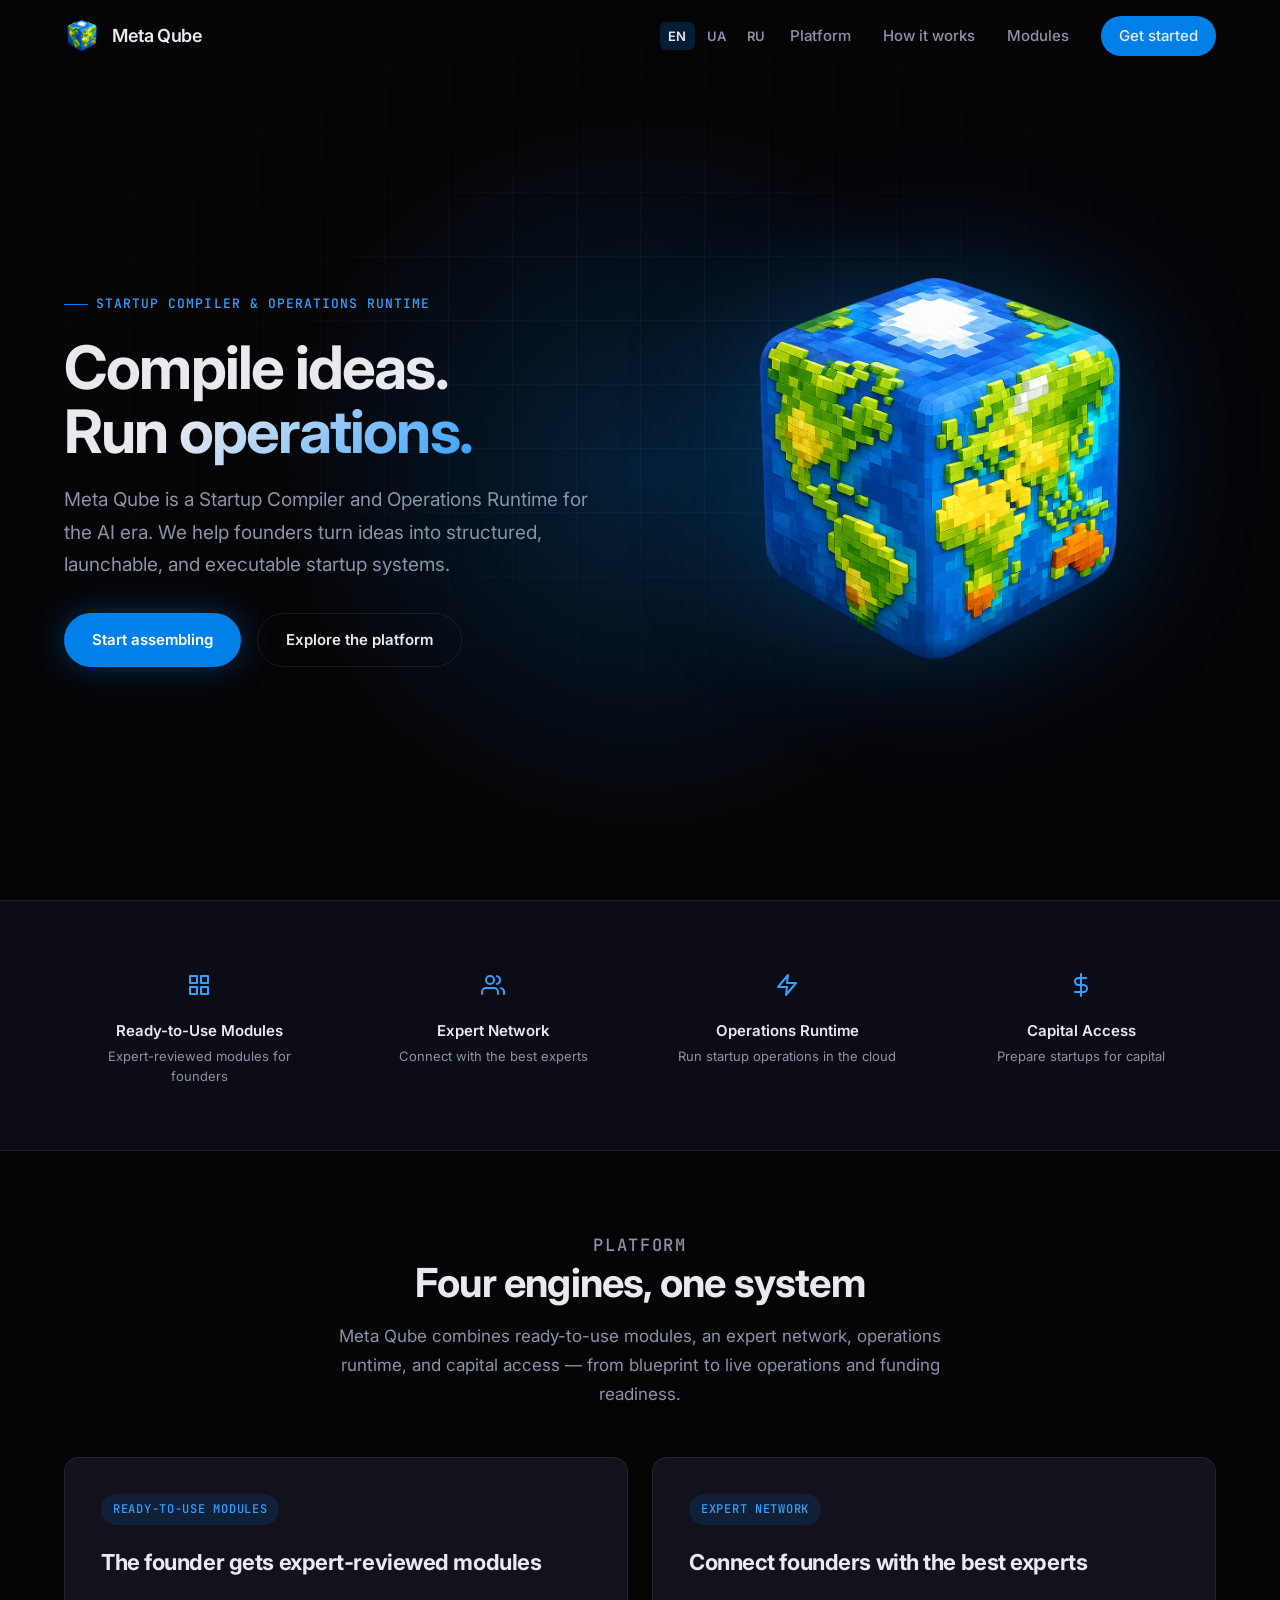
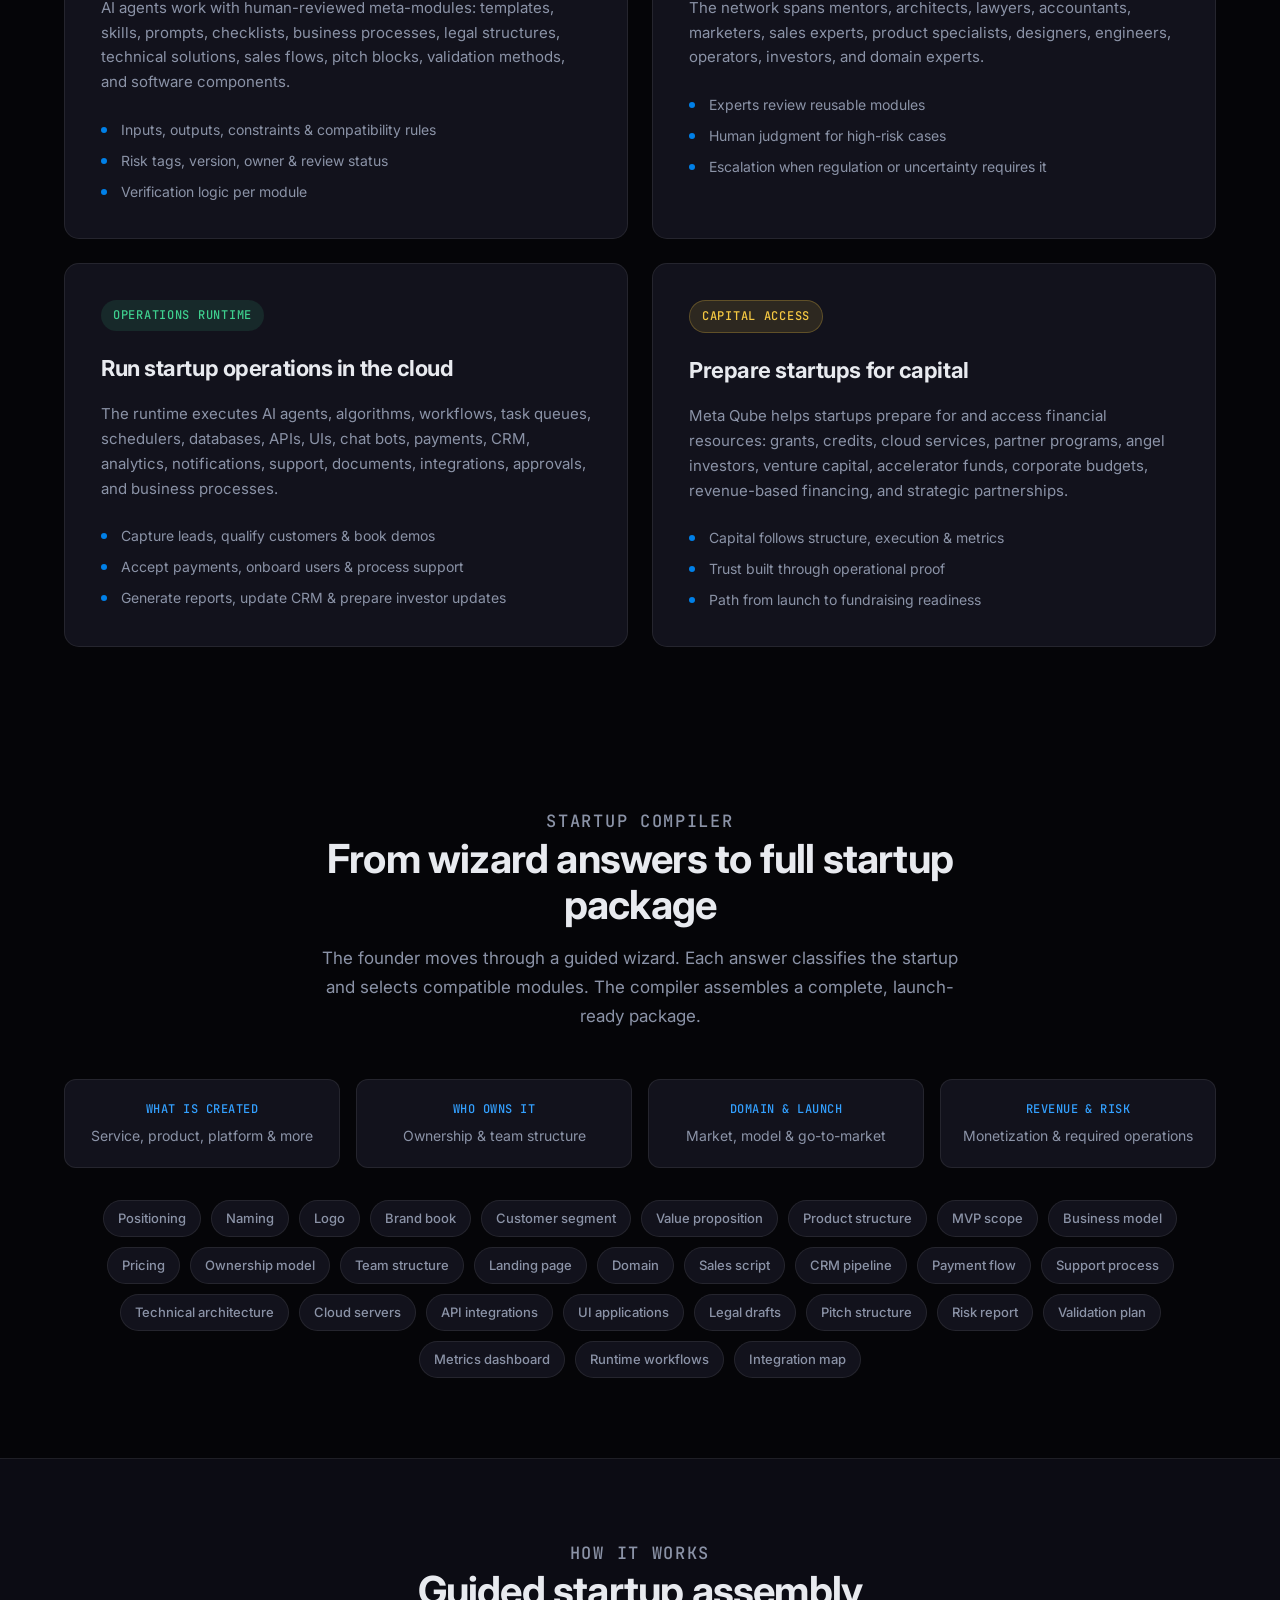
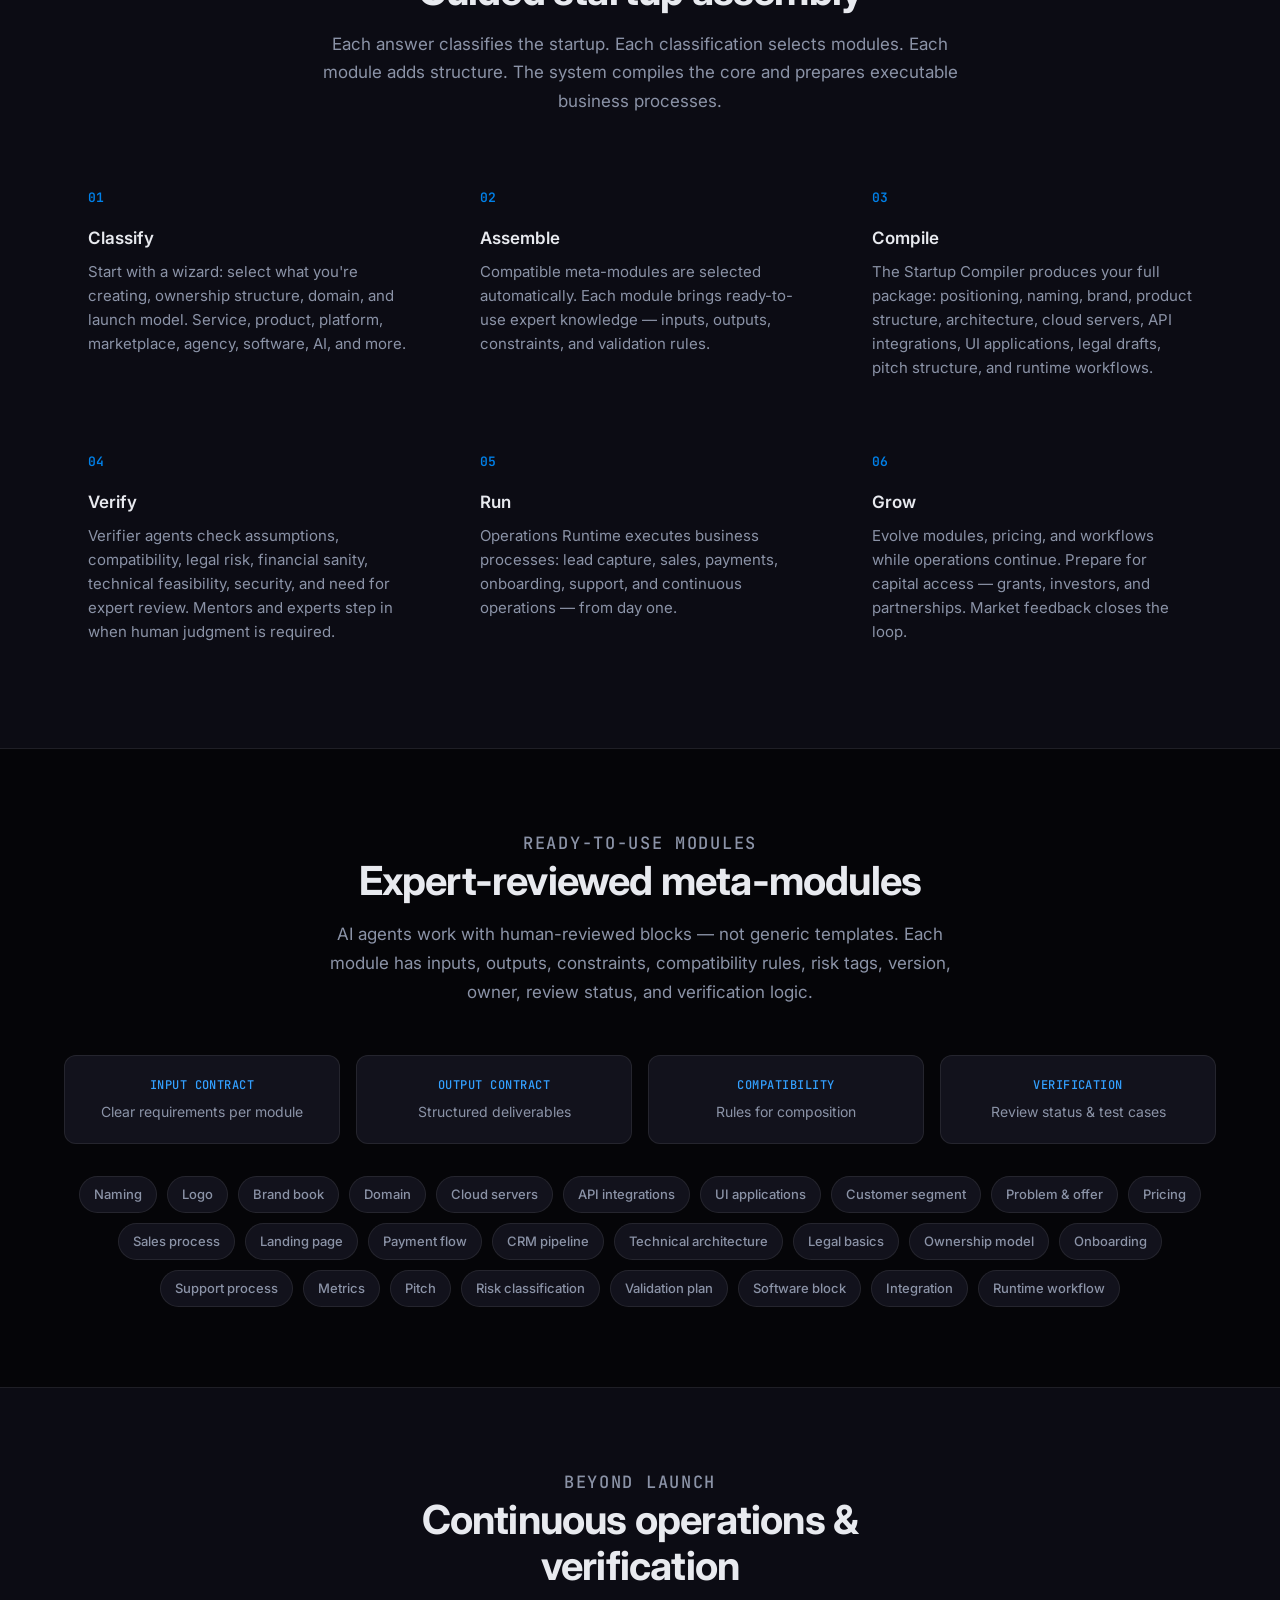
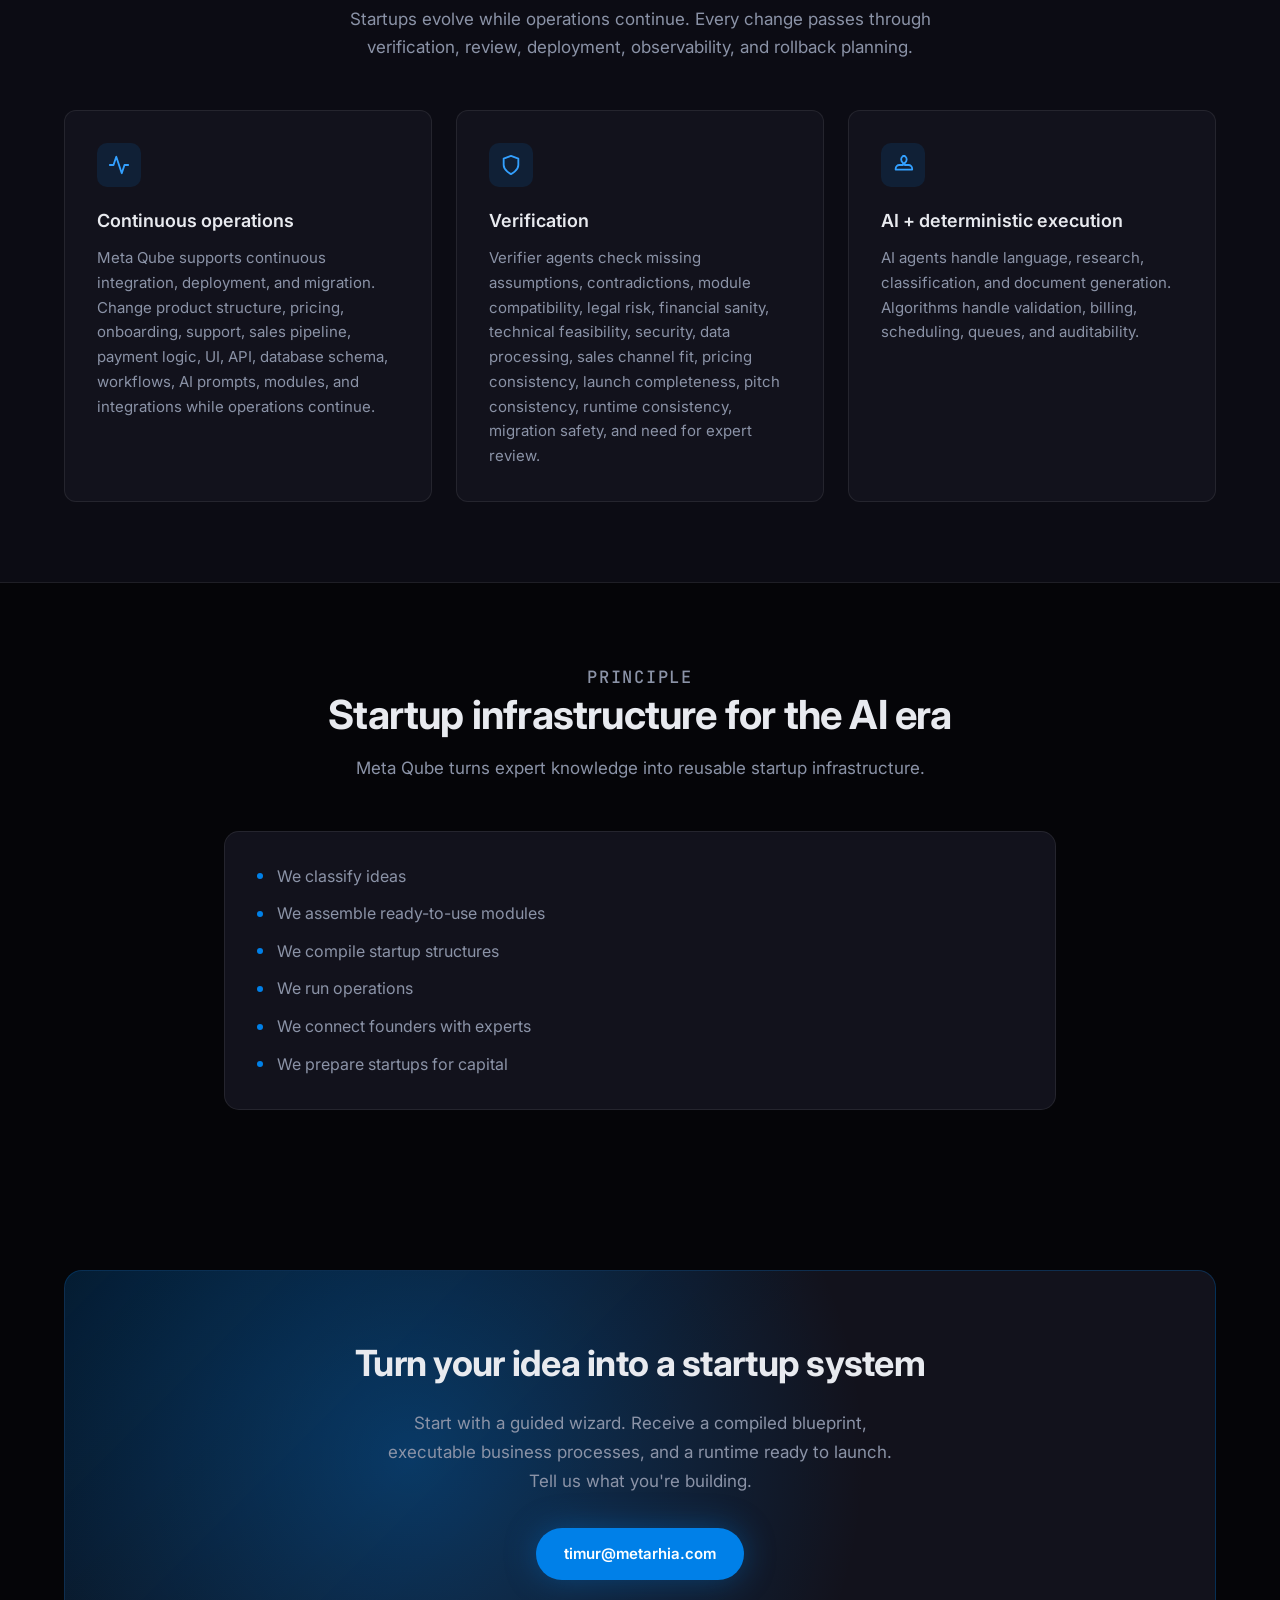
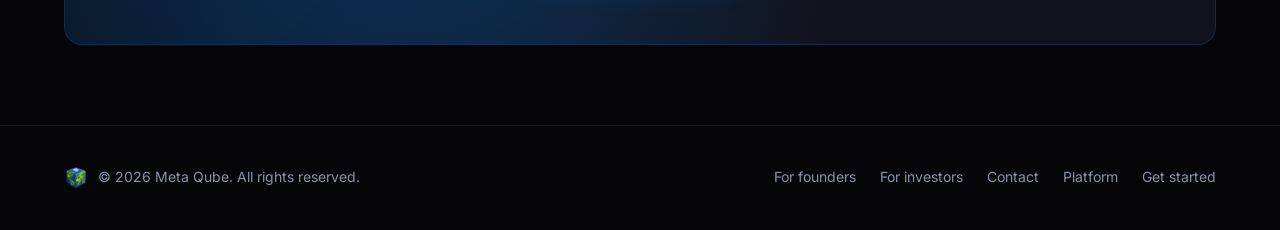
==== commit 470fe35c: "Add links and emails" ====
--- a/index.html
+++ b/index.html
@@ -478,7 +478,7 @@
             business processes, and a runtime ready to launch. Tell us what
             you're building.
           </p>
-          <a href="mailto:hello@meta-qube.com" class="btn btn-primary">hello@meta-qube.com</a>
+          <a href="mailto:timur@metarhia.com" class="btn btn-primary">timur@metarhia.com</a>
         </div>
       </div>
     </section>
@@ -491,7 +491,9 @@
         <span>&copy; 2026 Meta Qube. All rights reserved.</span>
       </div>
       <div class="footer-links">
-        <a href="mailto:hello@meta-qube.com">Contact</a>
+        <a href="https://founders.meta-qube.com/">For founders</a>
+        <a href="https://capital.meta-qube.com/">For investors</a>
+        <a href="mailto:timur@metarhia.com">Contact</a>
         <a href="#platform">Platform</a>
         <a href="#start">Get started</a>
       </div>
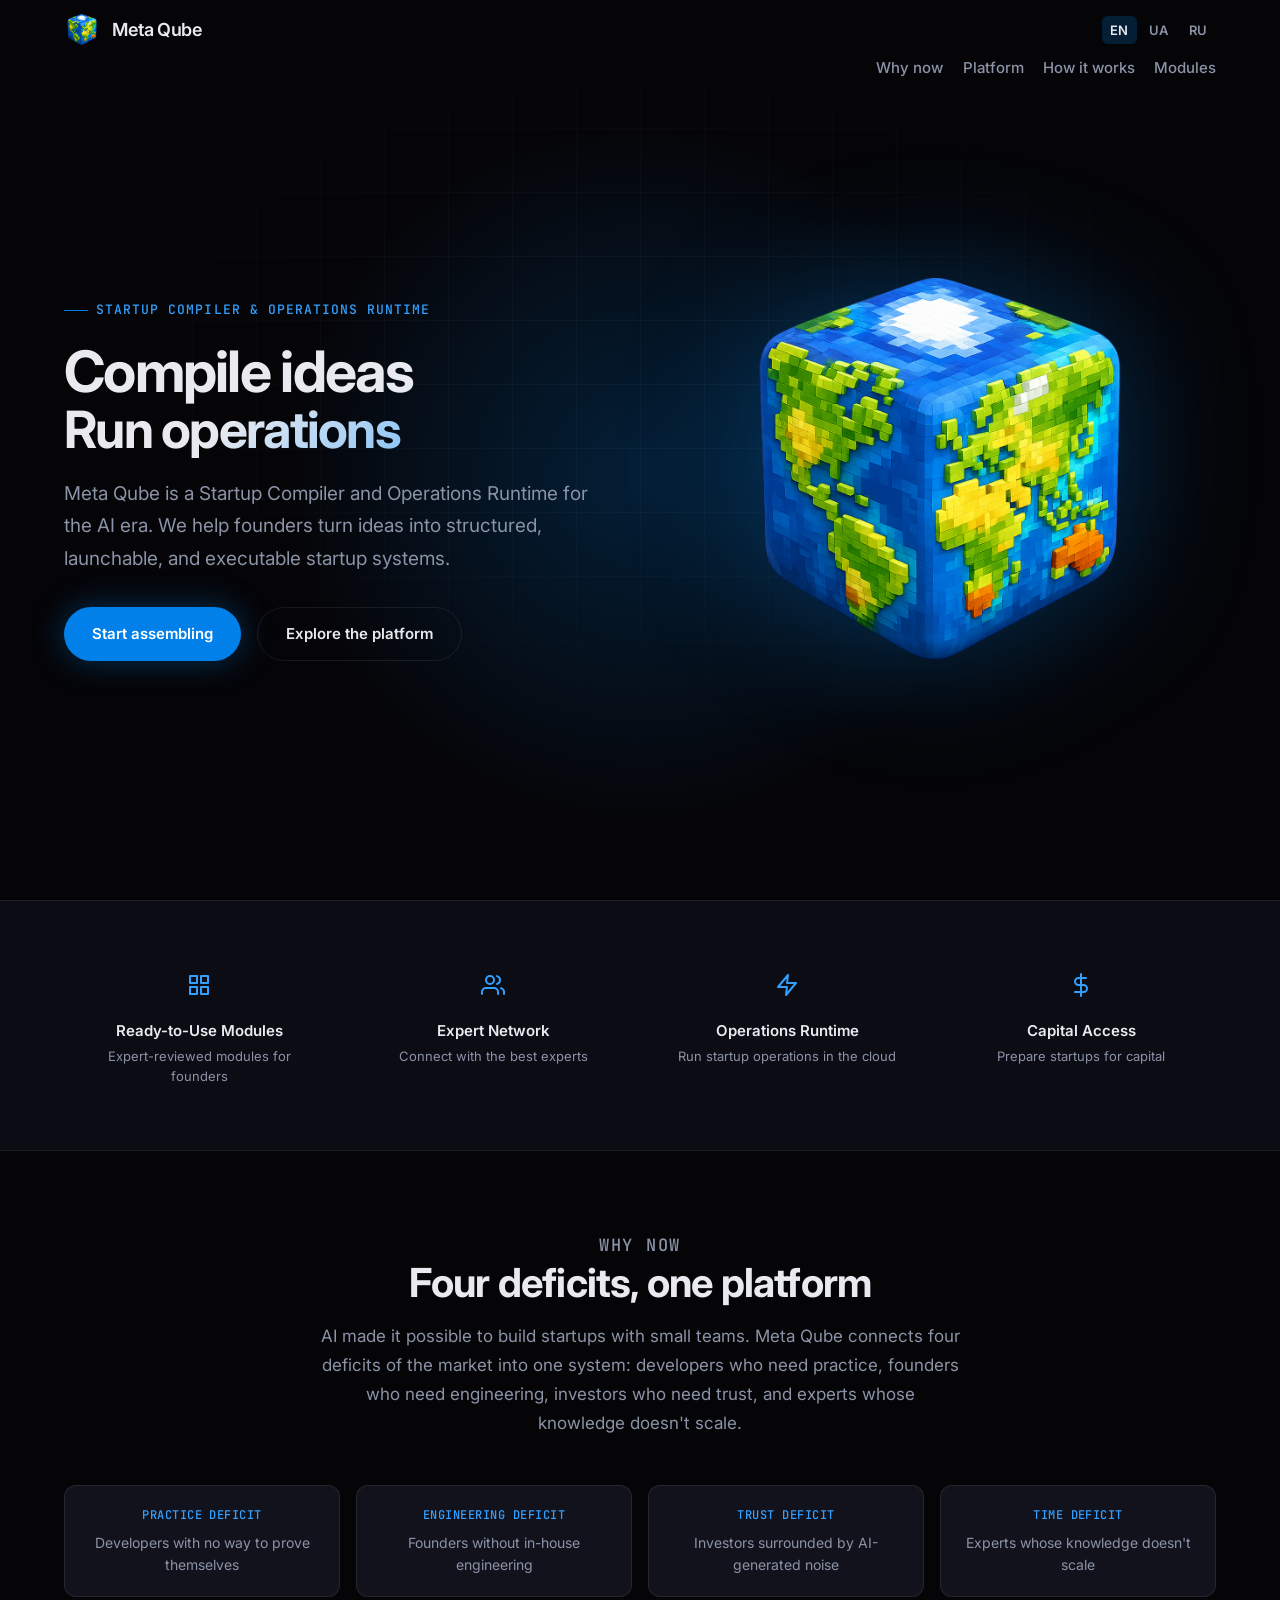
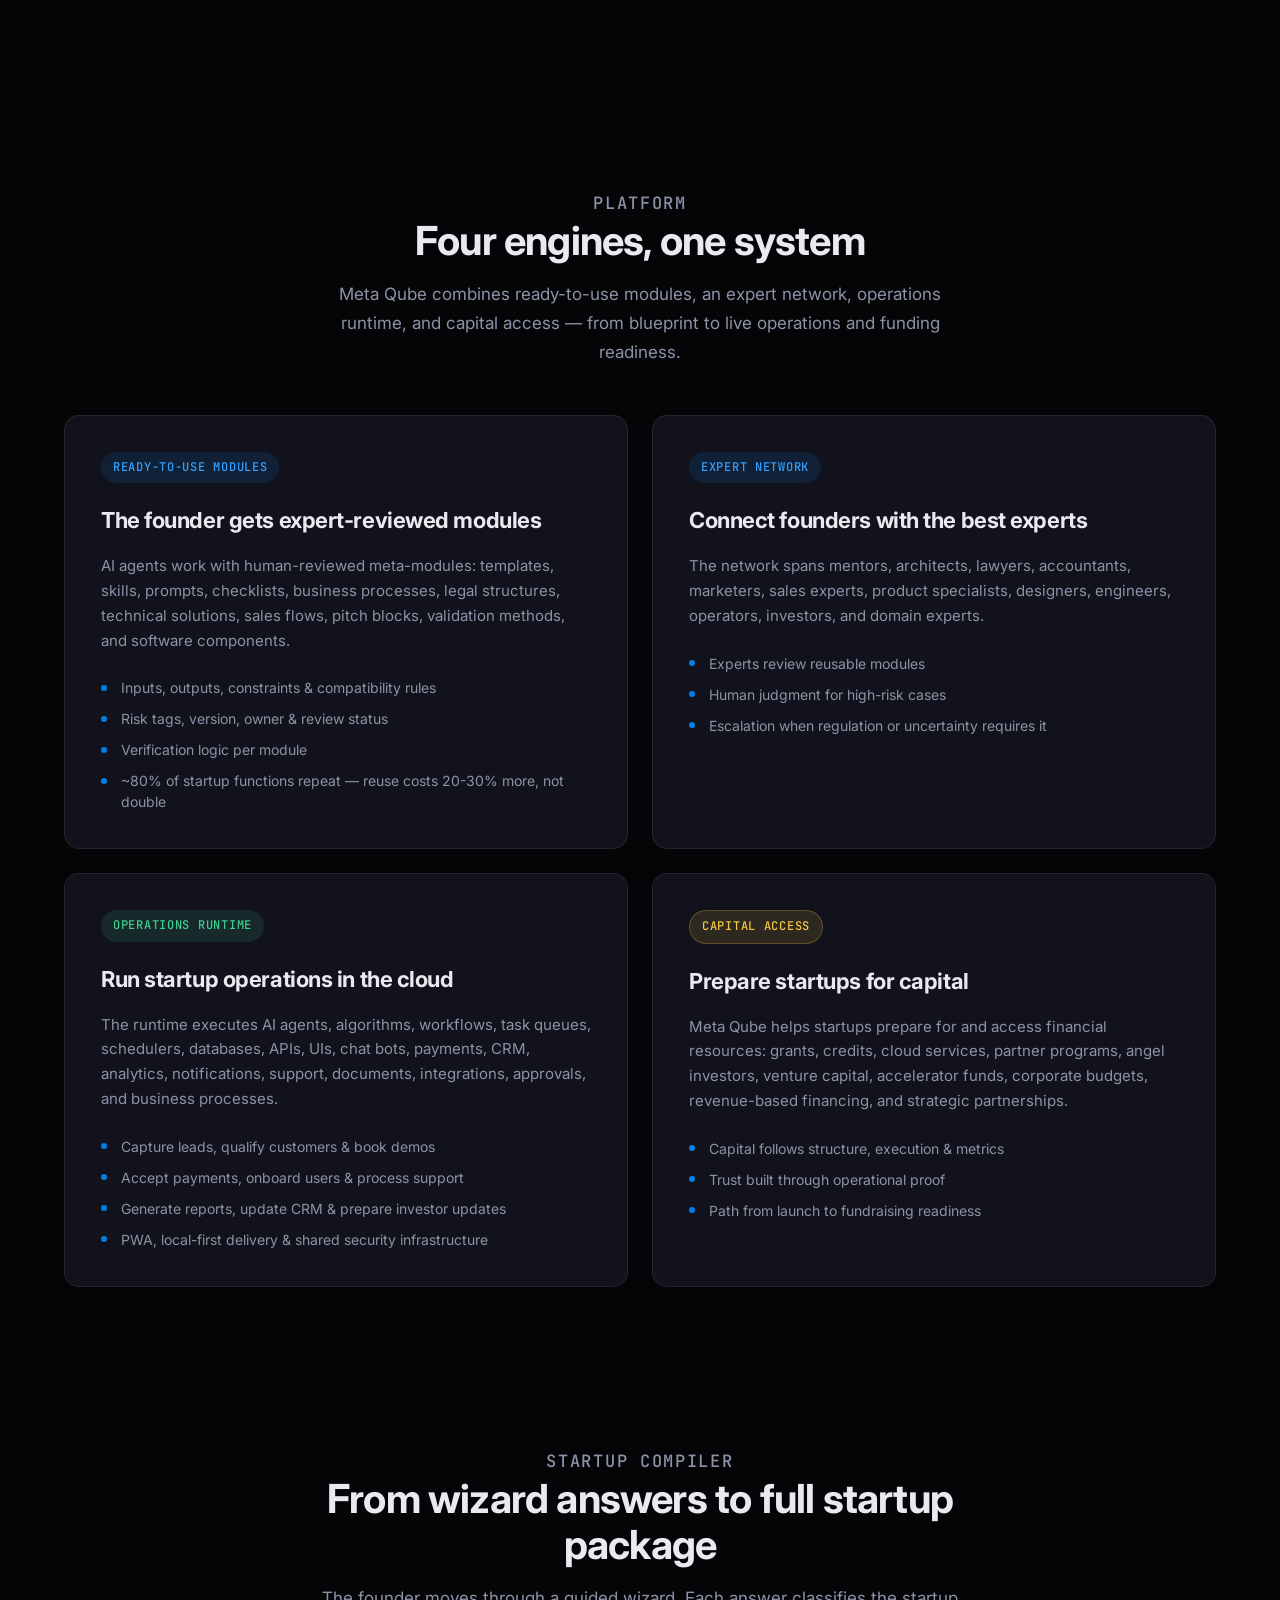
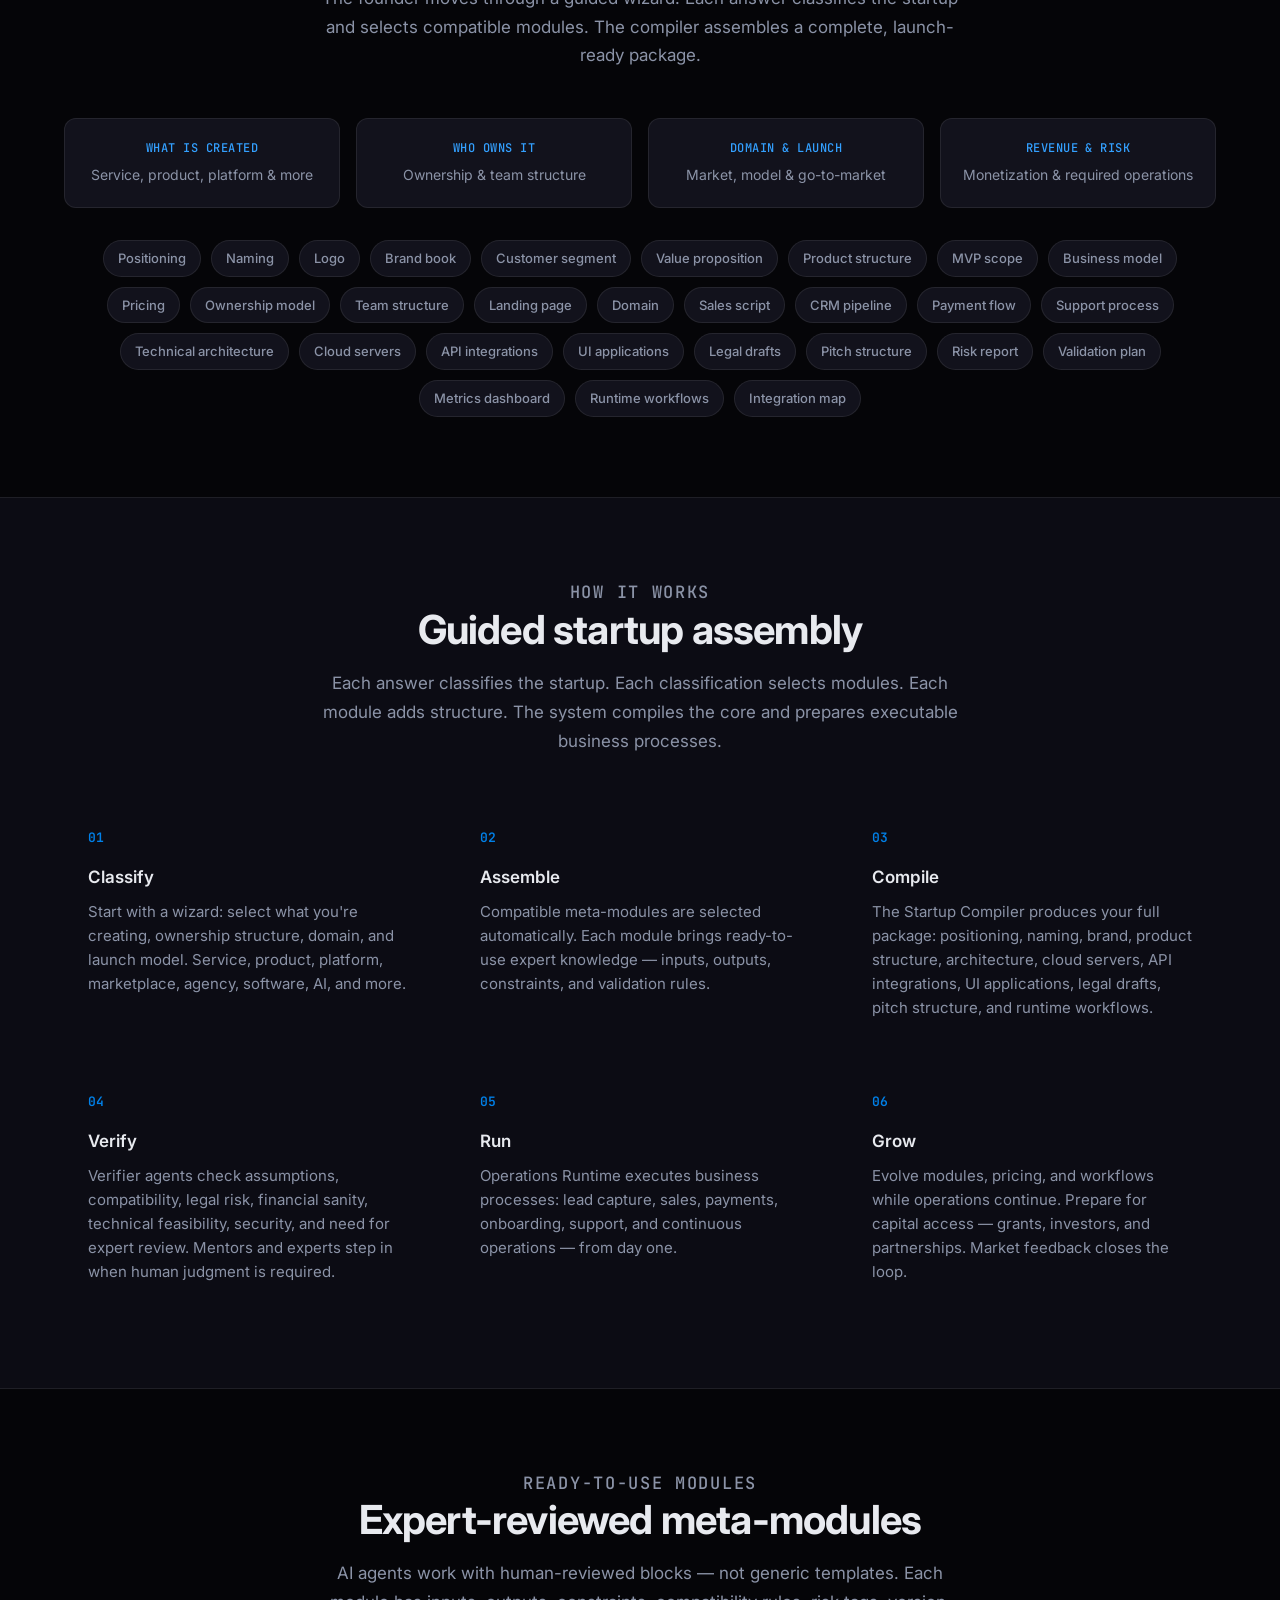
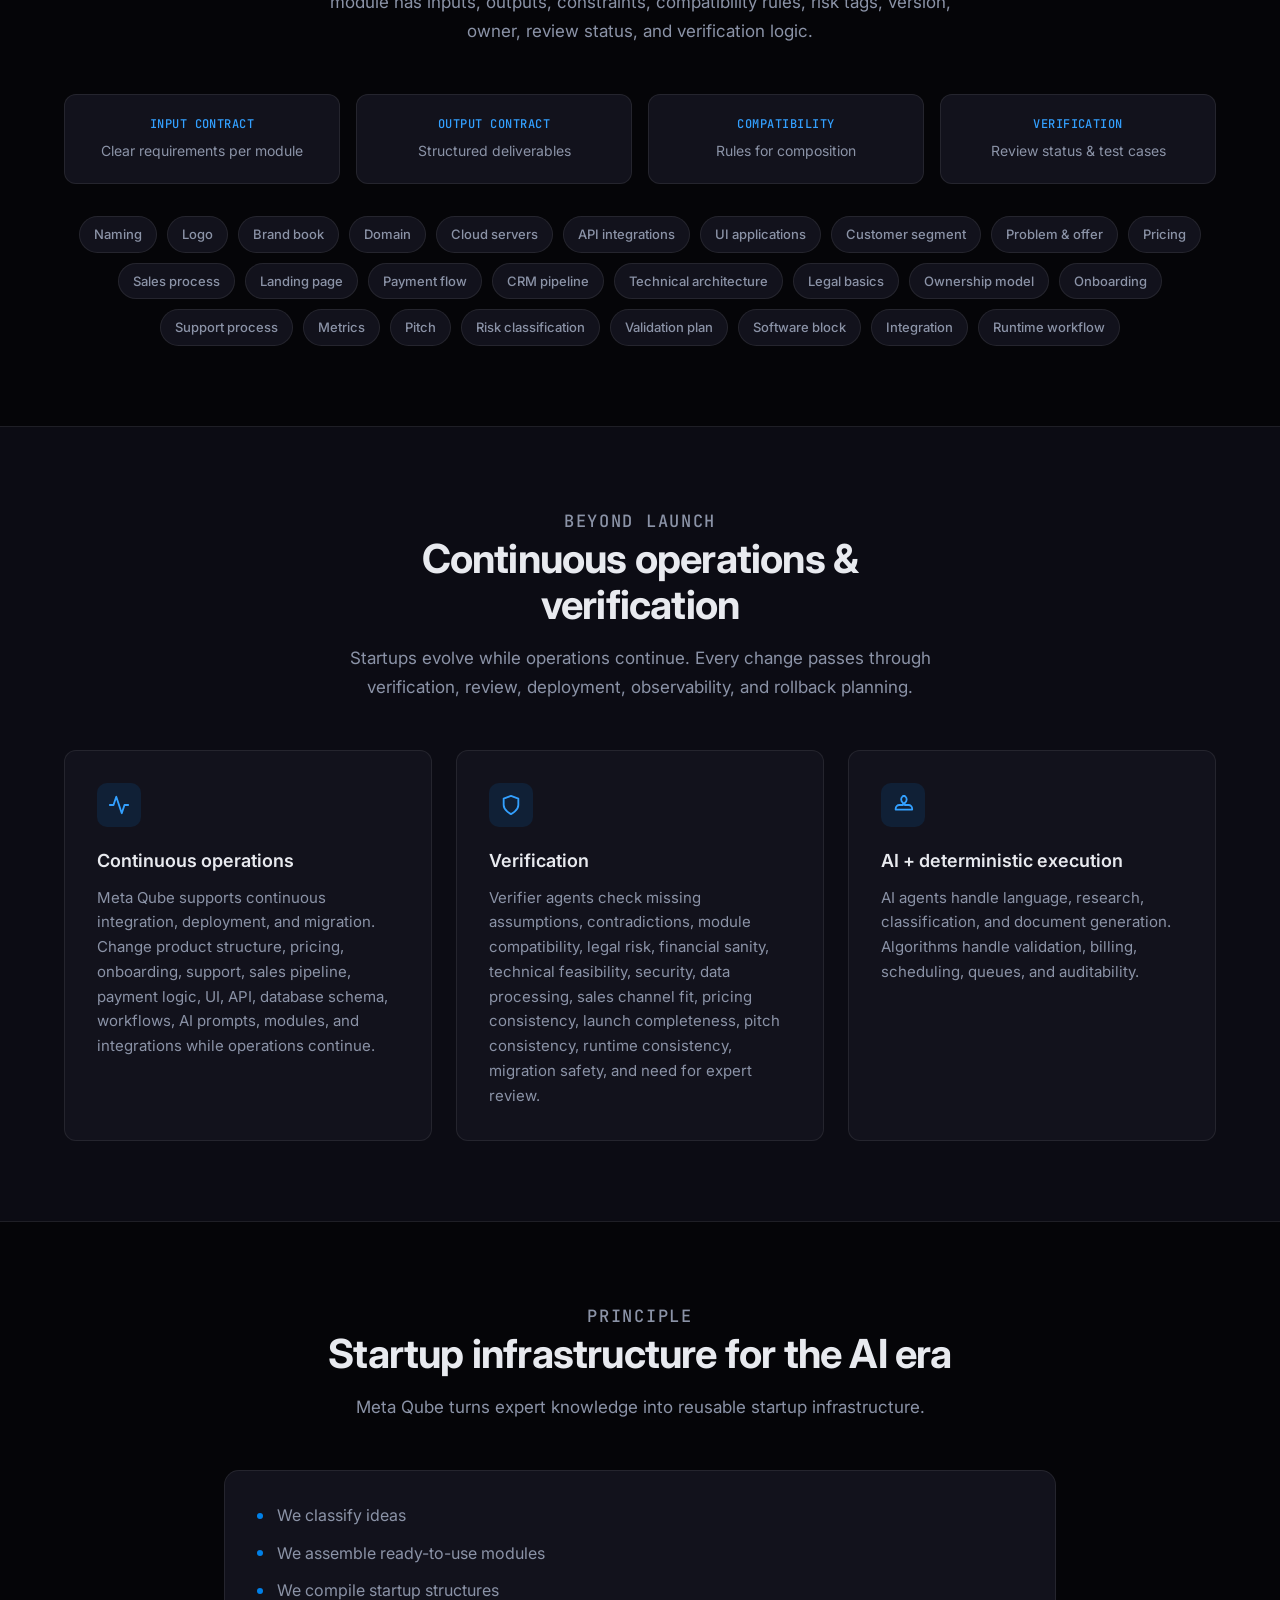
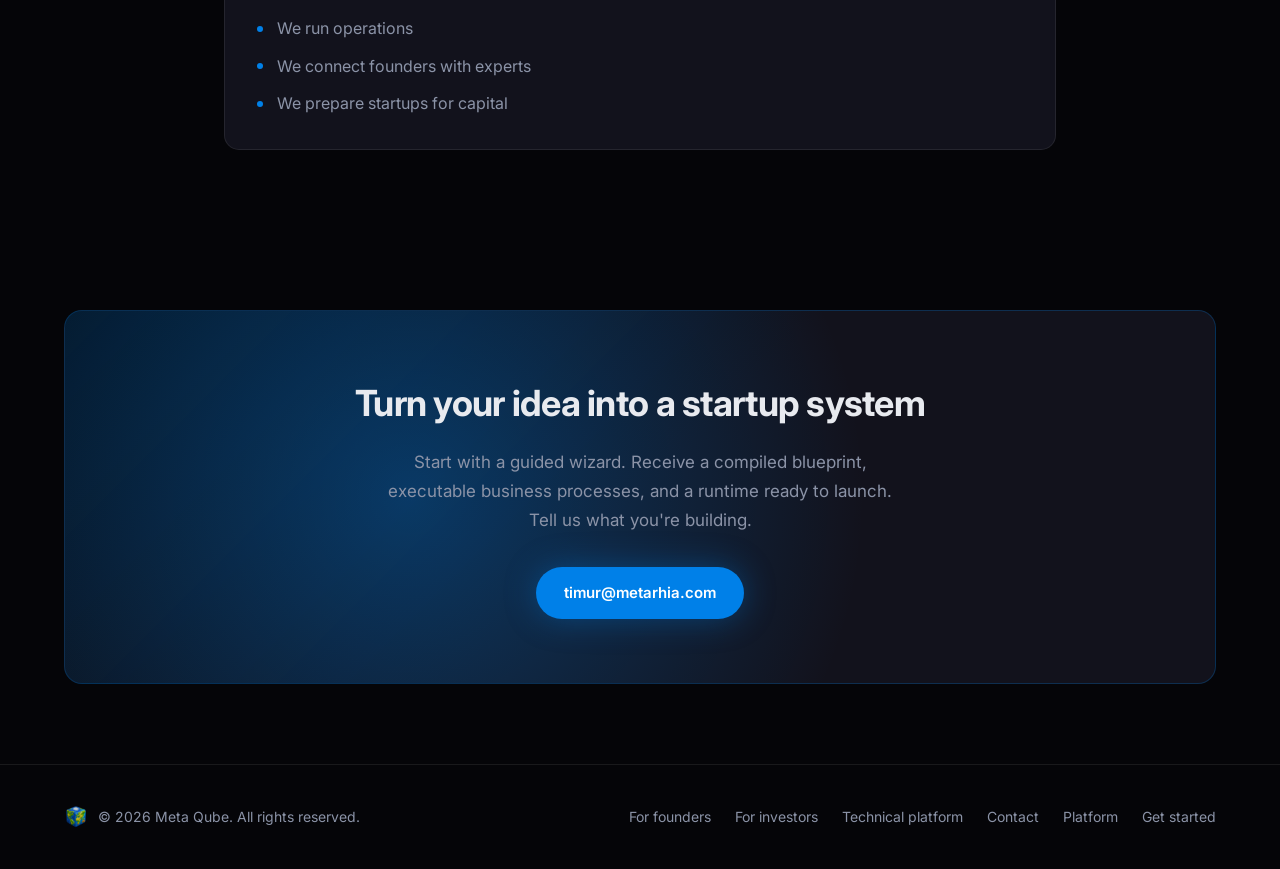
==== commit bc08fd31: "Fix menu and slogan" ====
--- a/index.html
+++ b/index.html
@@ -26,6 +26,7 @@
 <body>
   <header class="site-header" id="header">
     <div class="container header-inner">
+      <div class="header-top">
       <a href="/" class="logo">
         <img src="/images/metaqube.png" alt="" width="36" height="36">
         Meta Qube
@@ -42,11 +43,12 @@
           <line x1="4" y1="17" x2="20" y2="17"/>
         </svg>
       </button>
+      </div>
       <nav class="nav" id="nav">
+        <a href="#deficits">Why now</a>
         <a href="#platform">Platform</a>
         <a href="#process">How it works</a>
         <a href="#modules">Modules</a>
-        <a href="#start" class="nav-cta">Get started</a>
       </nav>
     </div>
   </header>
@@ -60,7 +62,7 @@
       <div class="container hero-inner">
         <div class="hero-content">
           <p class="eyebrow">Startup Compiler &amp; Operations Runtime</p>
-          <h1>Compile ideas.<br><span>Run operations.</span></h1>
+          <h1><span class="hero-line">Compile ideas</span><span class="hero-line hero-line-accent">Run operations</span></h1>
           <p class="hero-lead">
             Meta Qube is a Startup Compiler and Operations Runtime for the AI era.
             We help founders turn ideas into structured, launchable, and executable
@@ -131,6 +133,39 @@
       </div>
     </section>
 
+    <section id="deficits">
+      <div class="container">
+        <header class="section-header centered">
+          <p class="section-tag">Why now</p>
+          <h2>Four deficits, one platform</h2>
+          <p>
+            AI made it possible to build startups with small teams. Meta Qube
+            connects four deficits of the market into one system: developers
+            who need practice, founders who need engineering, investors who
+            need trust, and experts whose knowledge doesn't scale.
+          </p>
+        </header>
+        <div class="module-contract">
+          <div class="contract-item">
+            <span class="contract-key">Practice deficit</span>
+            <span class="contract-val">Developers with no way to prove themselves</span>
+          </div>
+          <div class="contract-item">
+            <span class="contract-key">Engineering deficit</span>
+            <span class="contract-val">Founders without in-house engineering</span>
+          </div>
+          <div class="contract-item">
+            <span class="contract-key">Trust deficit</span>
+            <span class="contract-val">Investors surrounded by AI-generated noise</span>
+          </div>
+          <div class="contract-item">
+            <span class="contract-key">Time deficit</span>
+            <span class="contract-val">Experts whose knowledge doesn't scale</span>
+          </div>
+        </div>
+      </div>
+    </section>
+
     <section id="platform">
       <div class="container">
         <header class="section-header centered">
@@ -156,6 +191,7 @@
               <li>Inputs, outputs, constraints &amp; compatibility rules</li>
               <li>Risk tags, version, owner &amp; review status</li>
               <li>Verification logic per module</li>
+              <li>~80% of startup functions repeat — reuse costs 20-30% more, not double</li>
             </ul>
           </article>
           <article class="platform-card">
@@ -185,6 +221,7 @@
               <li>Capture leads, qualify customers &amp; book demos</li>
               <li>Accept payments, onboard users &amp; process support</li>
               <li>Generate reports, update CRM &amp; prepare investor updates</li>
+              <li>PWA, local-first delivery &amp; shared security infrastructure</li>
             </ul>
           </article>
           <article class="platform-card">
@@ -493,6 +530,7 @@
       <div class="footer-links">
         <a href="https://founders.meta-qube.com/">For founders</a>
         <a href="https://capital.meta-qube.com/">For investors</a>
+        <a href="https://platform.meta-qube.com/">Technical platform</a>
         <a href="mailto:timur@metarhia.com">Contact</a>
         <a href="#platform">Platform</a>
         <a href="#start">Get started</a>
--- a/styles.css
+++ b/styles.css
@@ -64,6 +64,7 @@
   z-index: 100;
   border-bottom: 1px solid transparent;
   transition: background 0.3s, border-color 0.3s, backdrop-filter 0.3s;
+  overflow-x: clip;
 }
 
 .site-header.scrolled {
@@ -73,10 +74,22 @@
 }
 
 .header-inner {
-  display: flex;
-  align-items: center;
-  justify-content: space-between;
-  padding-block: 1rem;
+  container-type: inline-size;
+  container-name: site-header;
+  position: relative;
+  display: flex;
+  flex-direction: column;
+  align-items: stretch;
+  gap: 0.5rem;
+  padding-block: 0.75rem 0.875rem;
+  min-width: 0;
+}
+
+.header-top {
+  display: flex;
+  align-items: center;
+  gap: 0.75rem;
+  min-width: 0;
 }
 
 .logo {
@@ -87,6 +100,7 @@
   font-weight: 600;
   font-size: 1.125rem;
   letter-spacing: -0.02em;
+  flex-shrink: 0;
 }
 
 .logo img {
@@ -97,13 +111,16 @@
 .nav {
   display: flex;
   align-items: center;
-  gap: 2rem;
+  justify-content: flex-end;
+  gap: clamp(0.625rem, 1.5vw, 1.5rem);
+  min-width: 0;
 }
 
 .nav a {
   color: var(--text-muted);
-  font-size: 0.9375rem;
+  font-size: clamp(0.8125rem, 0.78rem + 0.2vw, 0.9375rem);
   font-weight: 500;
+  white-space: nowrap;
 }
 
 .nav a:hover {
@@ -113,9 +130,10 @@
 .nav-cta {
   color: var(--text) !important;
   background: var(--accent);
-  padding: 0.5rem 1.125rem;
+  padding: 0.5rem 1rem;
   border-radius: 999px;
   font-weight: 600;
+  flex-shrink: 0;
 }
 
 .nav-cta:hover {
@@ -128,7 +146,7 @@
   align-items: center;
   gap: 0.25rem;
   margin-left: auto;
-  margin-right: 1rem;
+  flex-shrink: 0;
 }
 
 .lang-link {
@@ -153,11 +171,52 @@
 
 .menu-toggle {
   display: none;
+  flex-shrink: 0;
   background: none;
   border: none;
   color: var(--text);
   cursor: pointer;
   padding: 0.25rem;
+  margin-left: 0.25rem;
+}
+
+@container site-header (max-width: 56rem) {
+  .menu-toggle {
+    display: block;
+  }
+
+  .nav {
+    display: none;
+    position: absolute;
+    top: 100%;
+    left: 0;
+    right: 0;
+    flex-direction: column;
+    align-items: stretch;
+    gap: 0;
+    flex-shrink: 0;
+    background: rgba(5, 5, 8, 0.95);
+    backdrop-filter: blur(12px);
+    border-bottom: 1px solid var(--border);
+    padding: 1rem;
+    z-index: 10;
+  }
+
+  .nav.open {
+    display: flex;
+  }
+
+  .nav a {
+    padding: 0.75rem 1rem;
+    width: 100%;
+    font-size: 0.9375rem;
+    white-space: normal;
+  }
+
+  .nav-cta {
+    text-align: center;
+    margin-top: 0.5rem;
+  }
 }
 
 /* Hero */
@@ -208,6 +267,7 @@
 
 .hero-content {
   max-width: 34rem;
+  container-type: inline-size;
 }
 
 .eyebrow {
@@ -231,14 +291,20 @@
 }
 
 .hero h1 {
-  font-size: clamp(2.5rem, 5vw, 3.75rem);
+  font-size: clamp(1.125rem, 10.5cqw, 3.75rem);
   font-weight: 700;
   line-height: 1.08;
   letter-spacing: -0.03em;
   margin: 0 0 1.25rem;
 }
 
-.hero h1 span {
+.hero h1 .hero-line {
+  display: block;
+  white-space: nowrap;
+}
+
+.hero h1 .hero-line-accent {
+  font-size: 0.9em;
   background: linear-gradient(135deg, var(--text) 30%, var(--accent-bright));
   -webkit-background-clip: text;
   background-clip: text;
@@ -840,42 +906,6 @@
 }
 
 @media (max-width: 640px) {
-  .lang-switch {
-    margin-right: 0.5rem;
-  }
-
-  .menu-toggle {
-    display: block;
-  }
-
-  .nav {
-    display: none;
-    position: absolute;
-    top: 100%;
-    left: 0;
-    right: 0;
-    flex-direction: column;
-    gap: 0;
-    background: rgba(5, 5, 8, 0.95);
-    backdrop-filter: blur(12px);
-    border-bottom: 1px solid var(--border);
-    padding: 1rem;
-  }
-
-  .nav.open {
-    display: flex;
-  }
-
-  .nav a {
-    padding: 0.75rem 1rem;
-    width: 100%;
-  }
-
-  .nav-cta {
-    text-align: center;
-    margin-top: 0.5rem;
-  }
-
   .pillars-grid {
     grid-template-columns: 1fr 1fr;
     gap: 1rem;
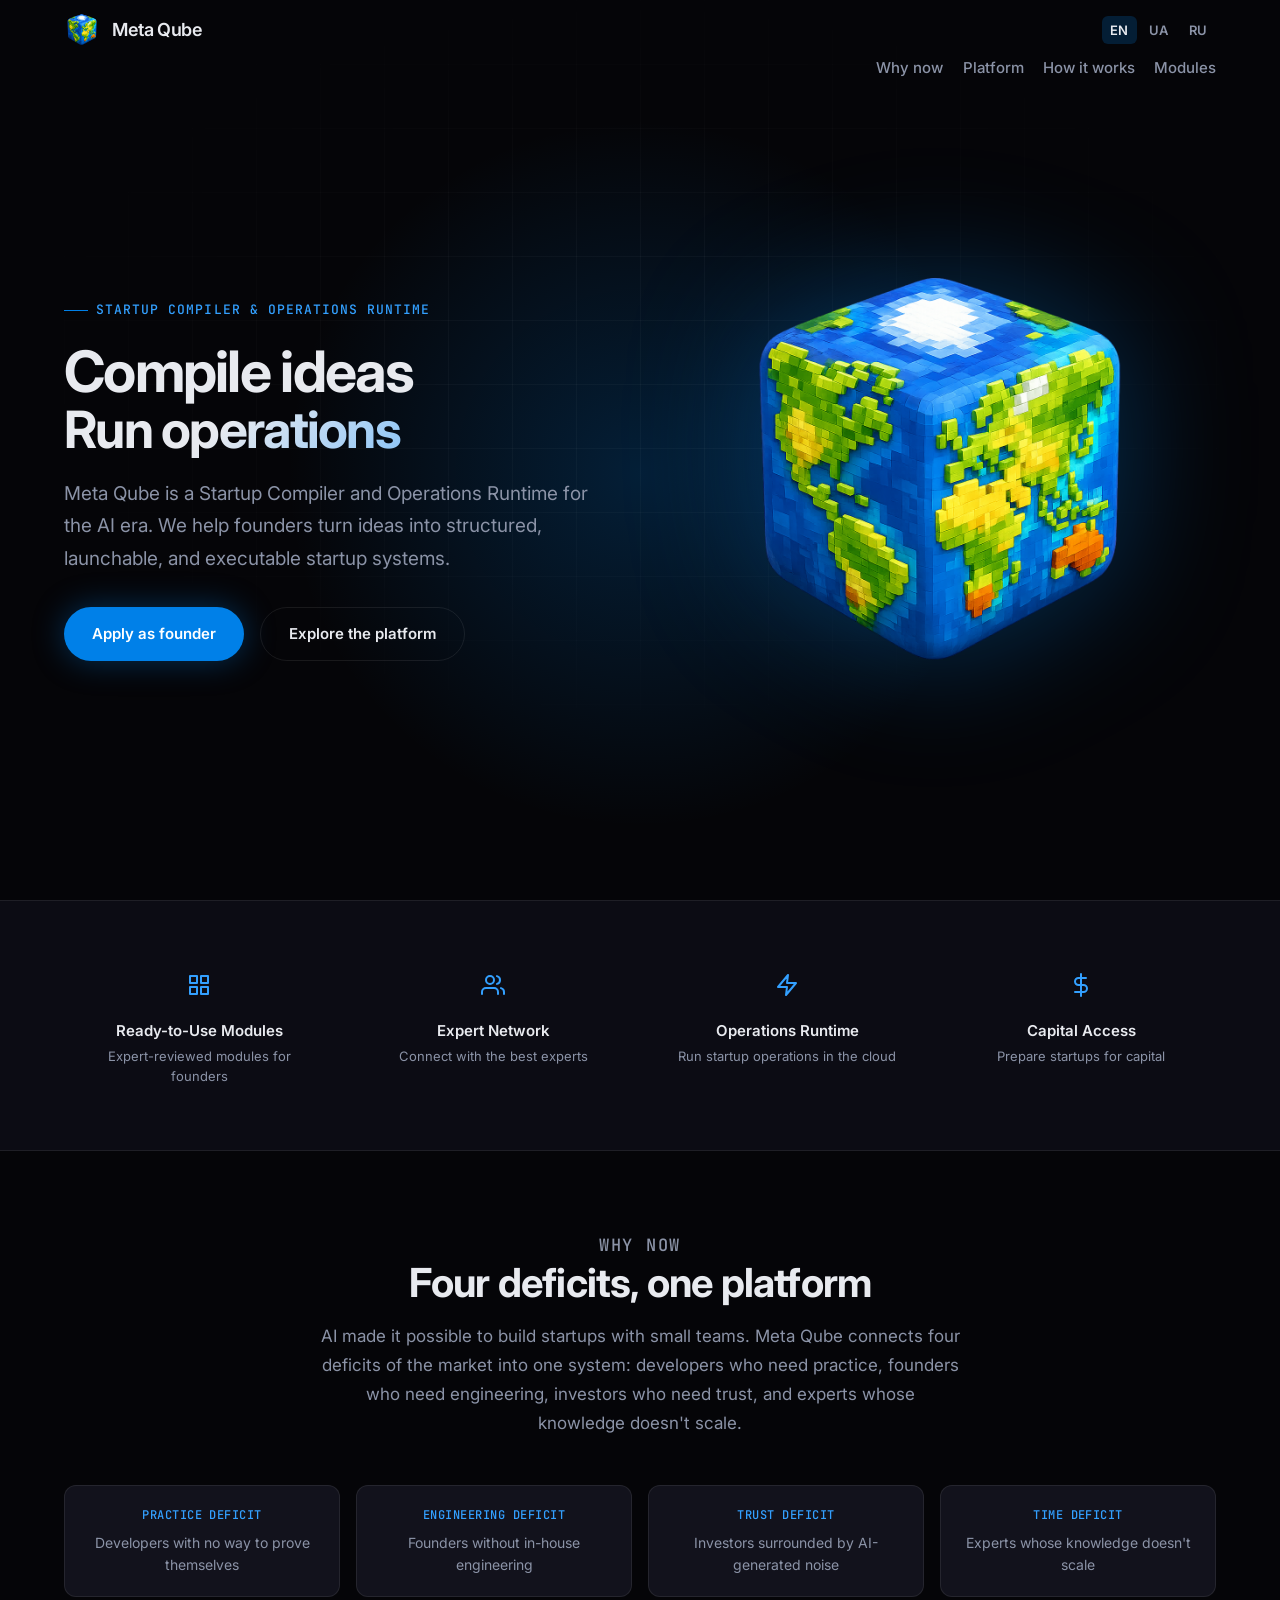
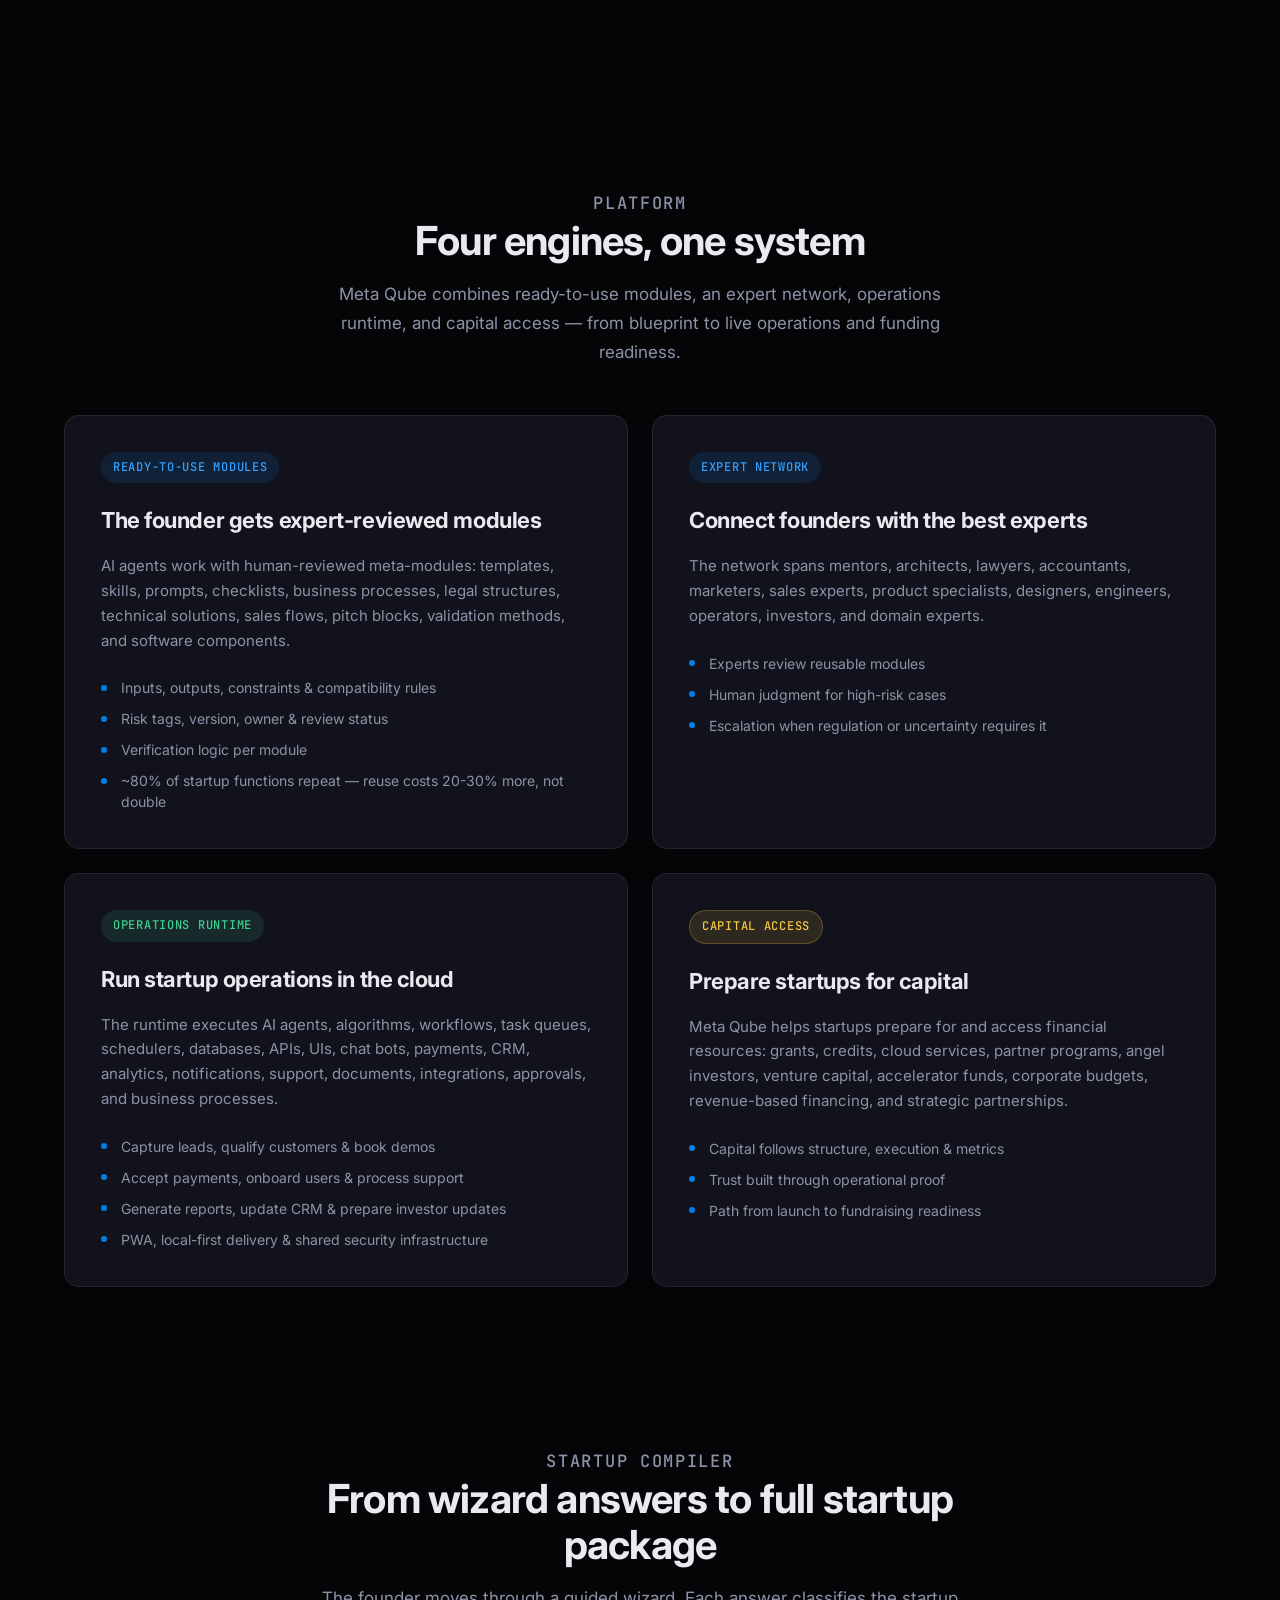
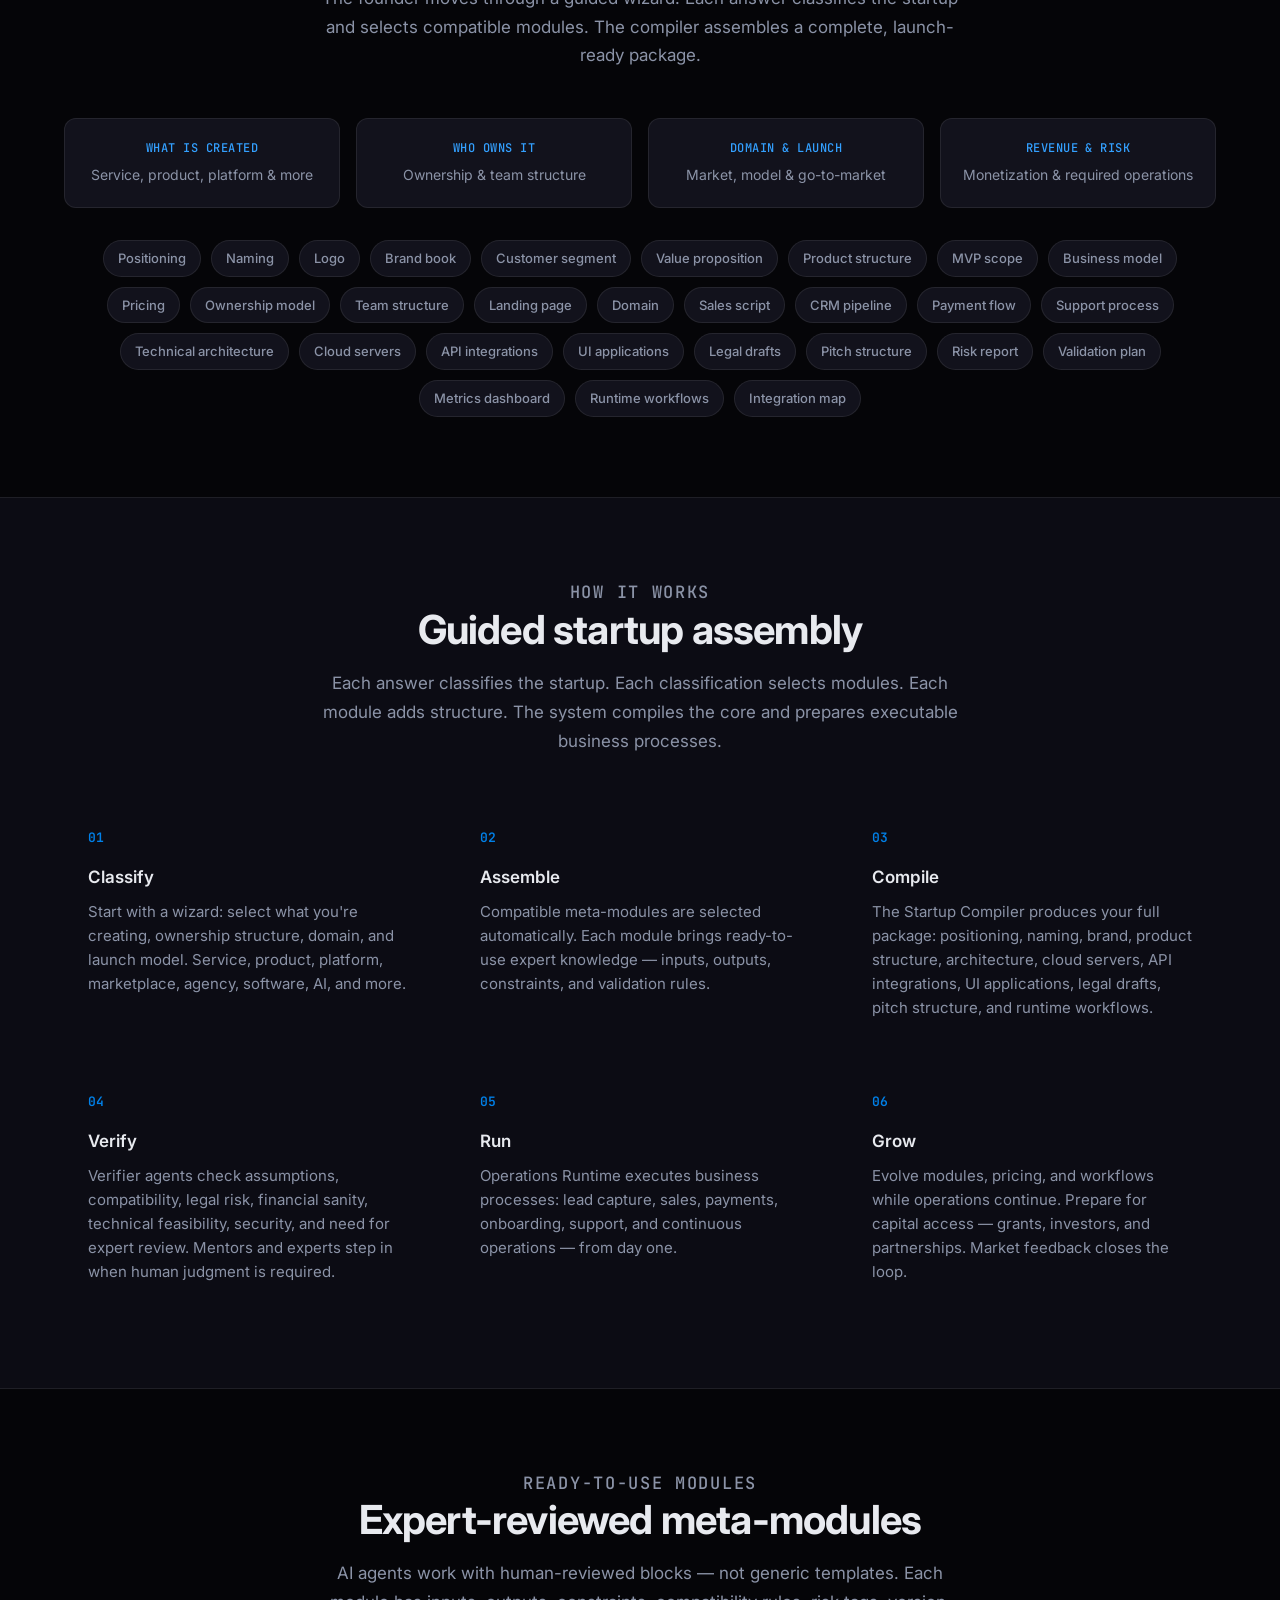
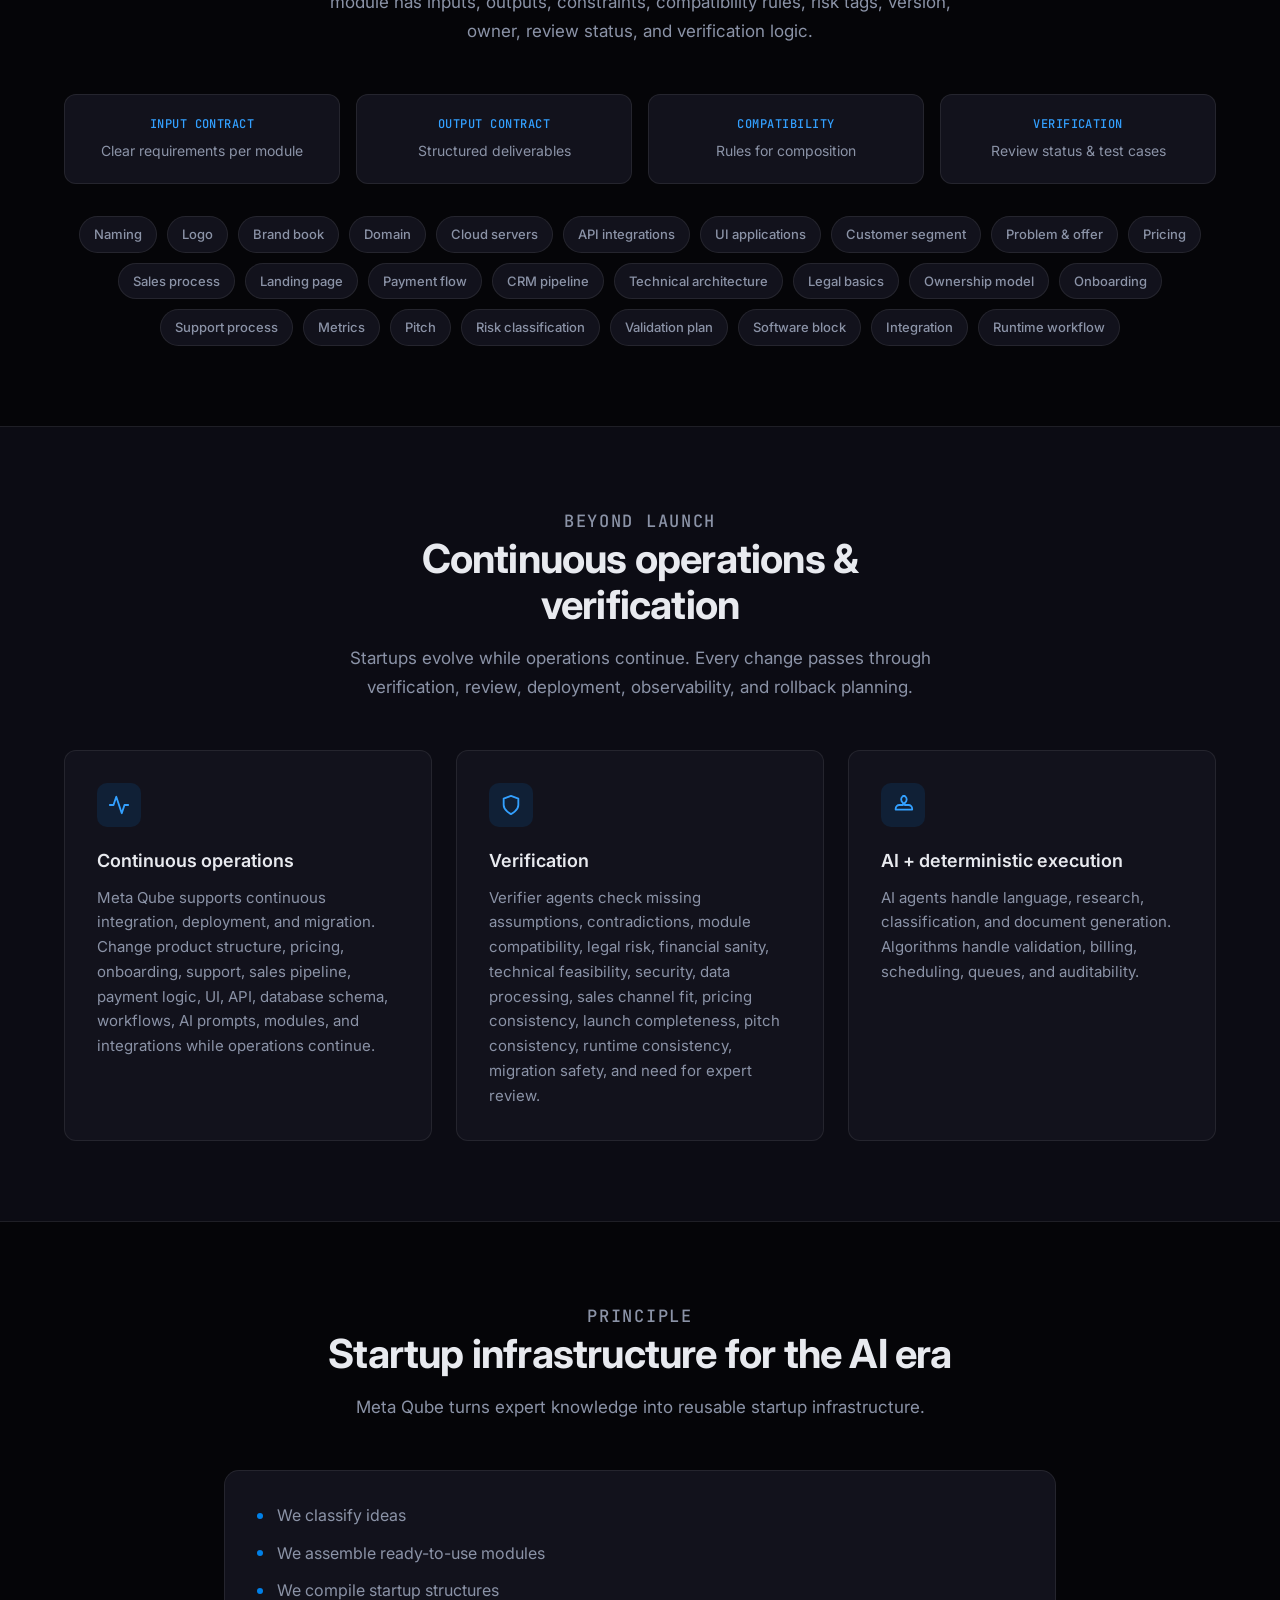
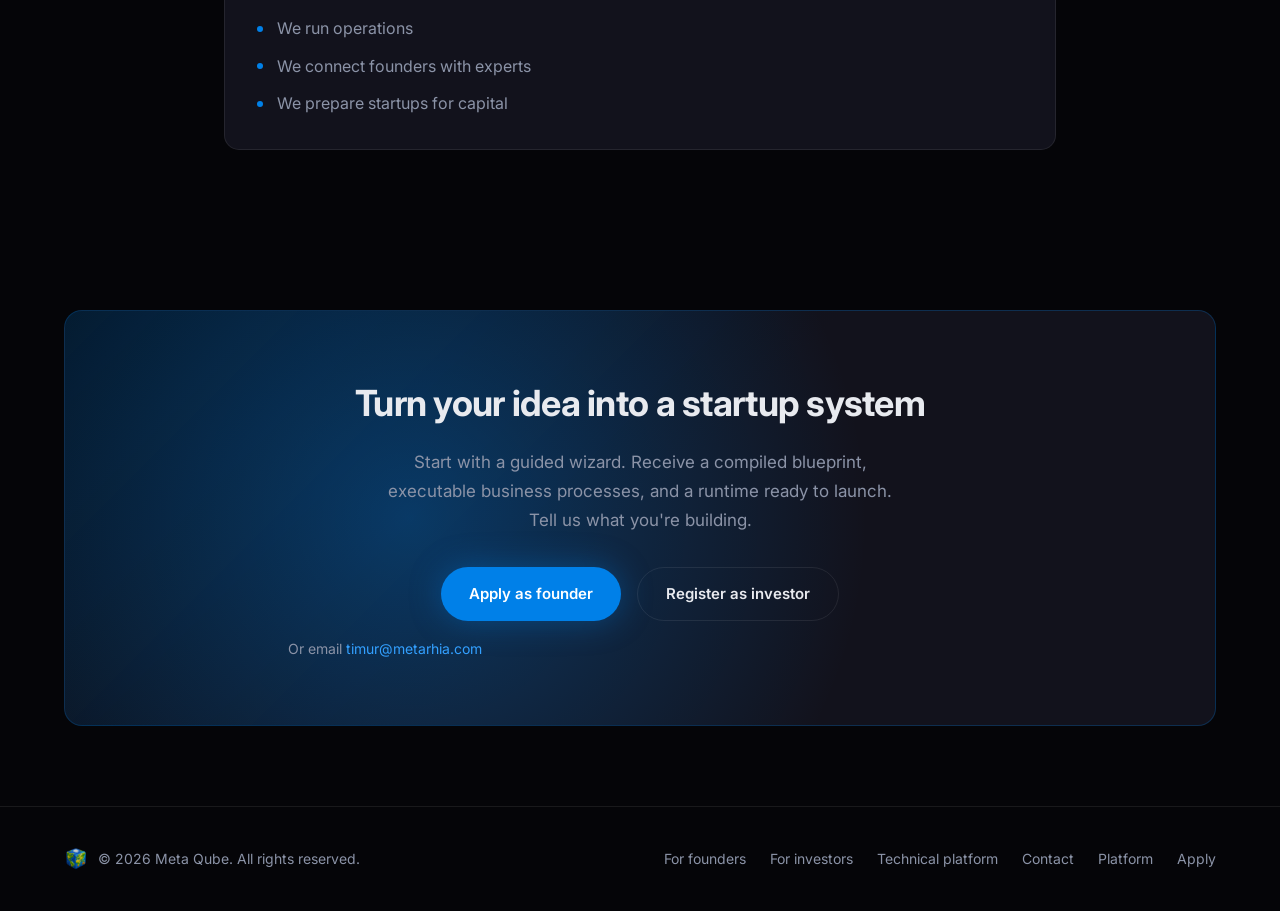
==== commit 490d47de: "Add links to registration forms" ====
--- a/index.html
+++ b/index.html
@@ -69,7 +69,7 @@
             startup systems.
           </p>
           <div class="hero-actions">
-            <a href="#start" class="btn btn-primary">Start assembling</a>
+            <a href="https://founders.meta-qube.com/apply/" class="btn btn-primary">Apply as founder</a>
             <a href="#platform" class="btn btn-secondary">Explore the platform</a>
           </div>
         </div>
@@ -515,7 +515,11 @@
             business processes, and a runtime ready to launch. Tell us what
             you're building.
           </p>
-          <a href="mailto:timur@metarhia.com" class="btn btn-primary">timur@metarhia.com</a>
+          <div style="display:flex;flex-wrap:wrap;gap:1rem;justify-content:center">
+            <a href="https://founders.meta-qube.com/apply/" class="btn btn-primary">Apply as founder</a>
+            <a href="https://capital.meta-qube.com/connect/" class="btn btn-secondary">Register as investor</a>
+          </div>
+          <p style="margin:1rem 0 0;font-size:0.875rem;color:var(--text-muted)">Or email <a href="mailto:timur@metarhia.com">timur@metarhia.com</a></p>
         </div>
       </div>
     </section>
@@ -533,7 +537,7 @@
         <a href="https://platform.meta-qube.com/">Technical platform</a>
         <a href="mailto:timur@metarhia.com">Contact</a>
         <a href="#platform">Platform</a>
-        <a href="#start">Get started</a>
+        <a href="https://founders.meta-qube.com/apply/">Apply</a>
       </div>
     </div>
   </footer>
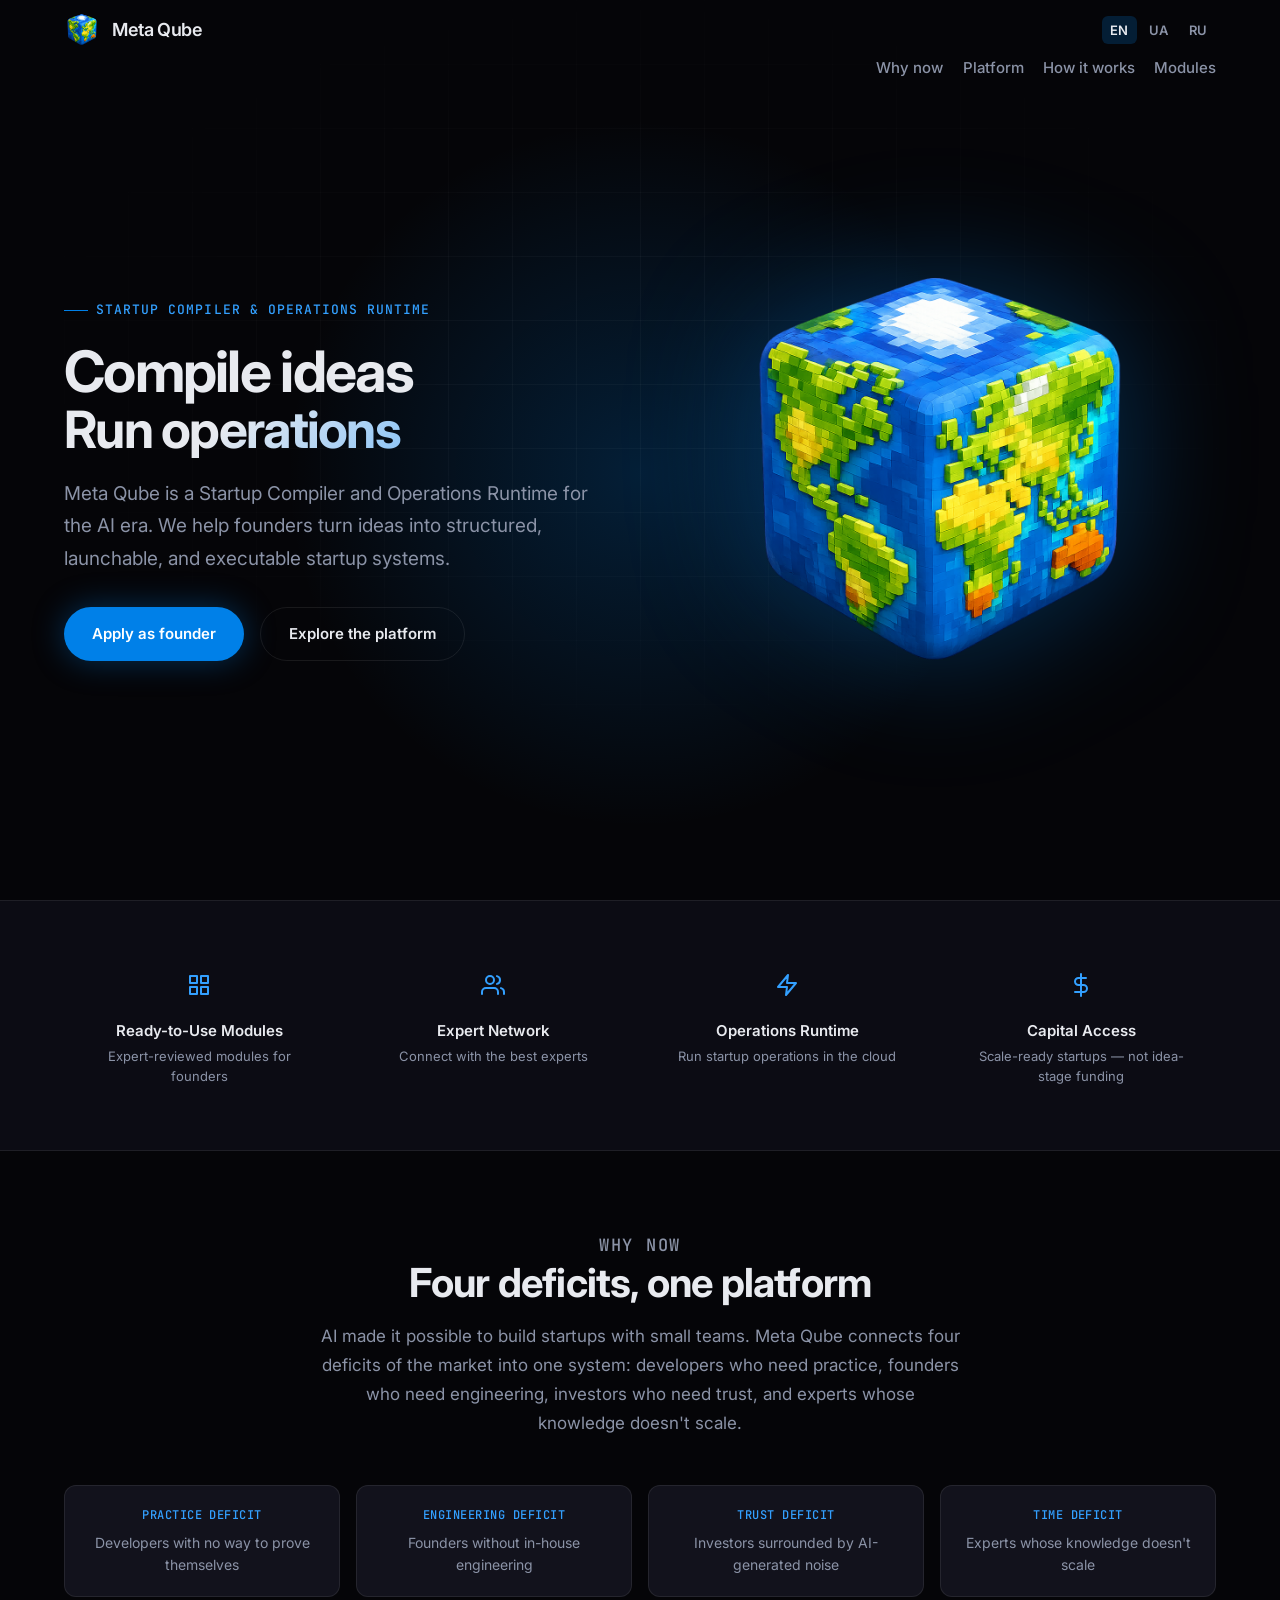
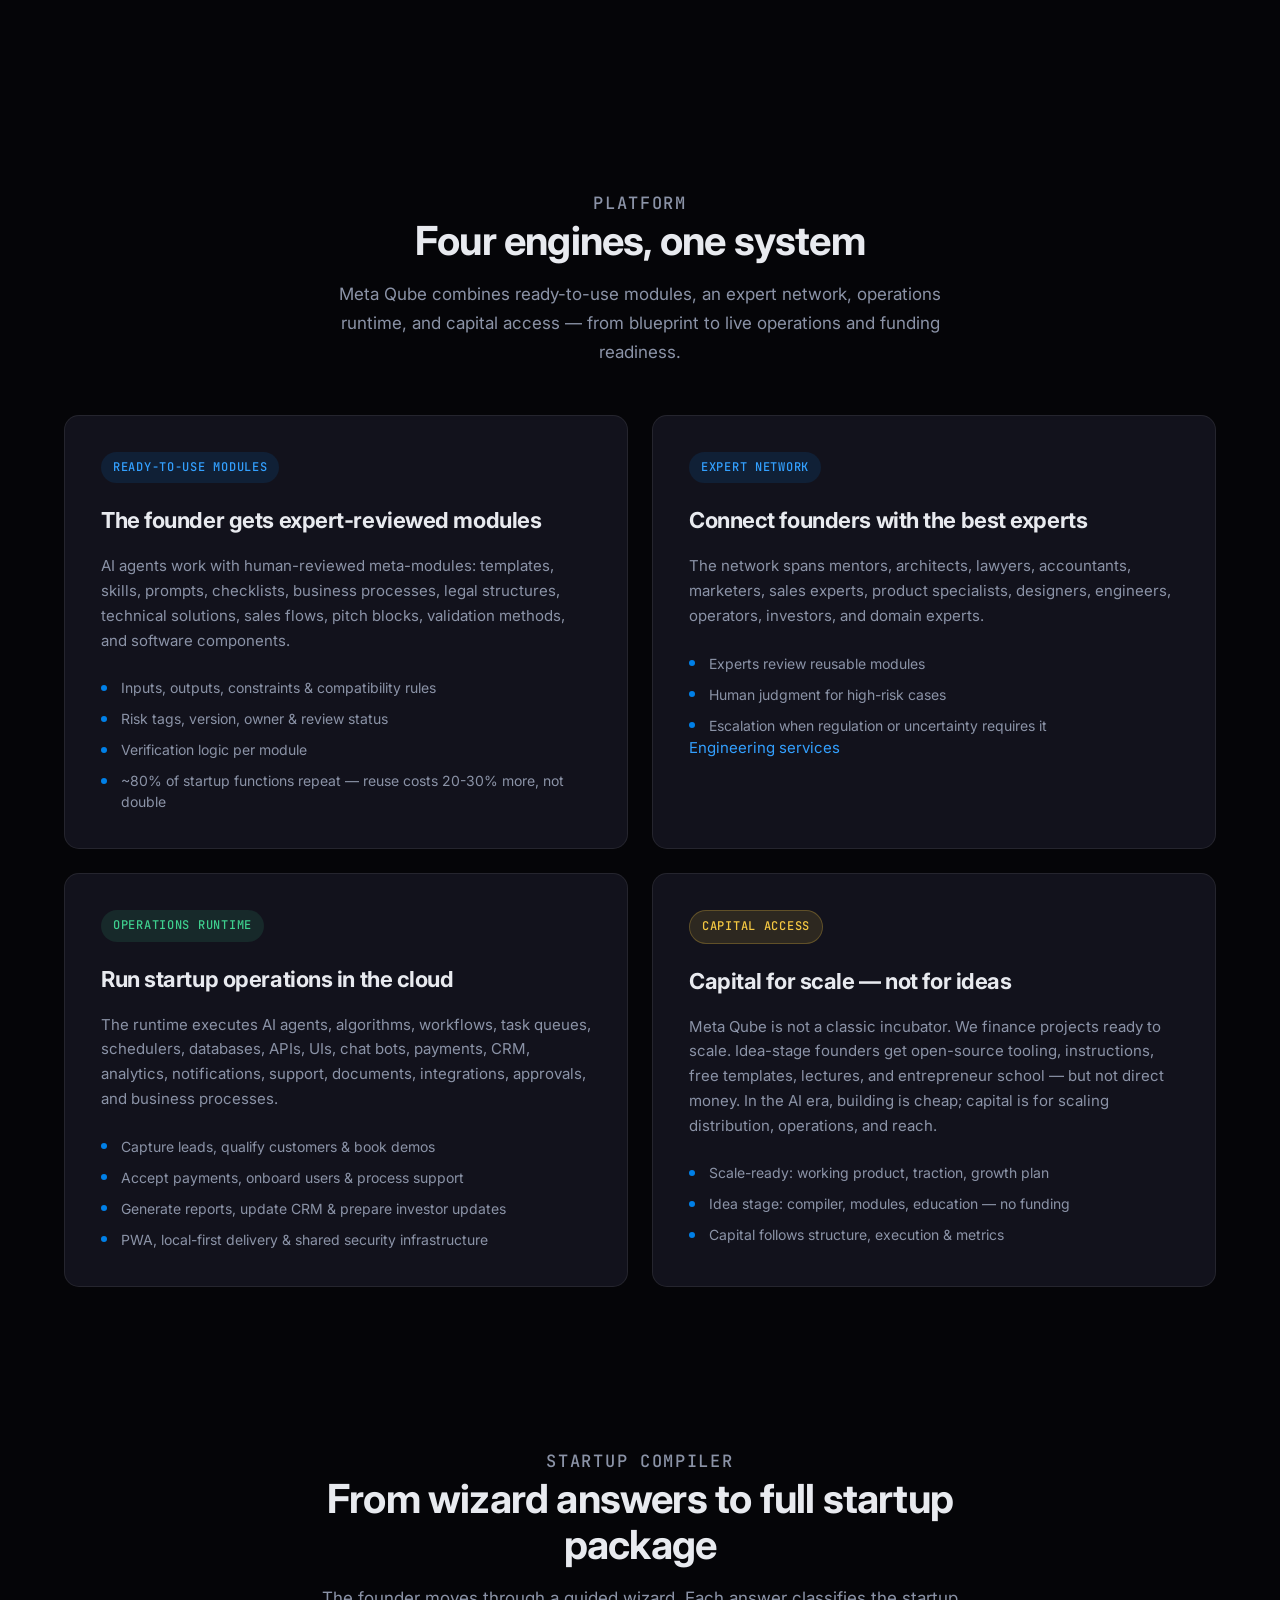
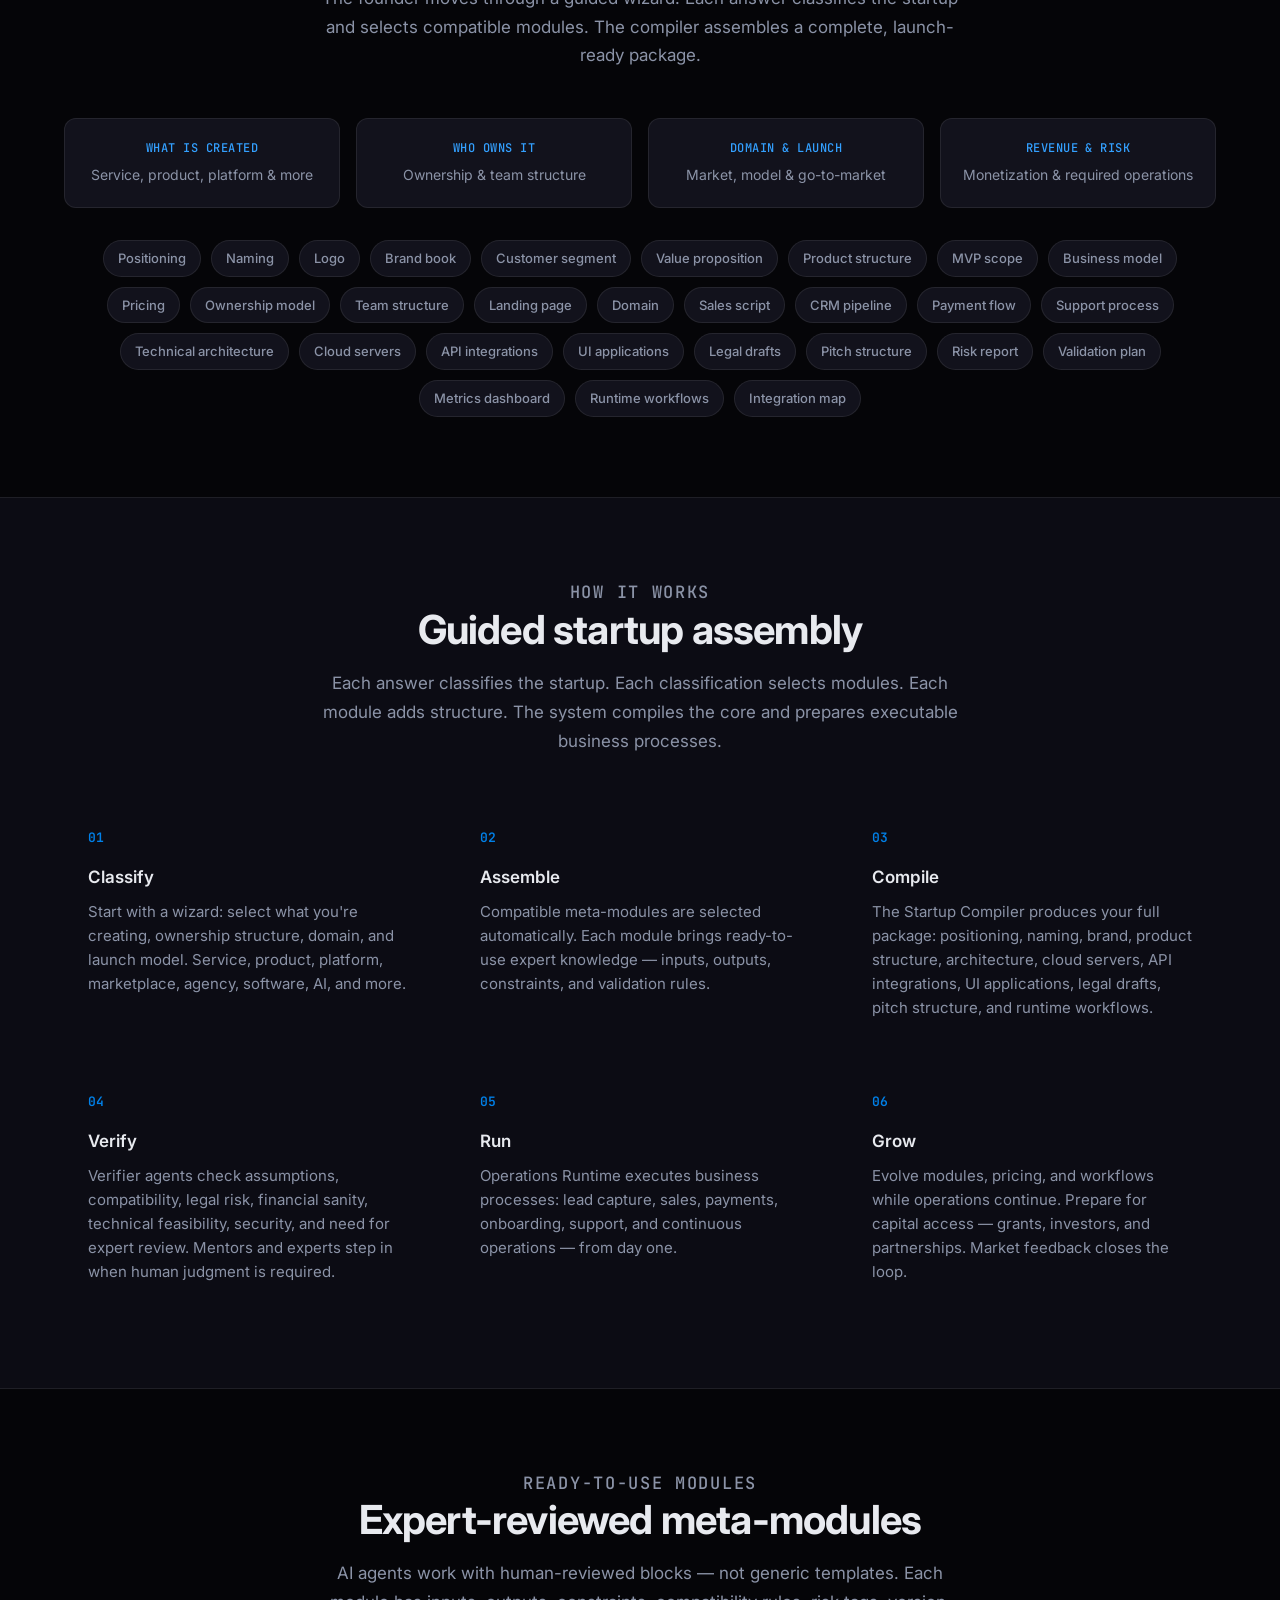
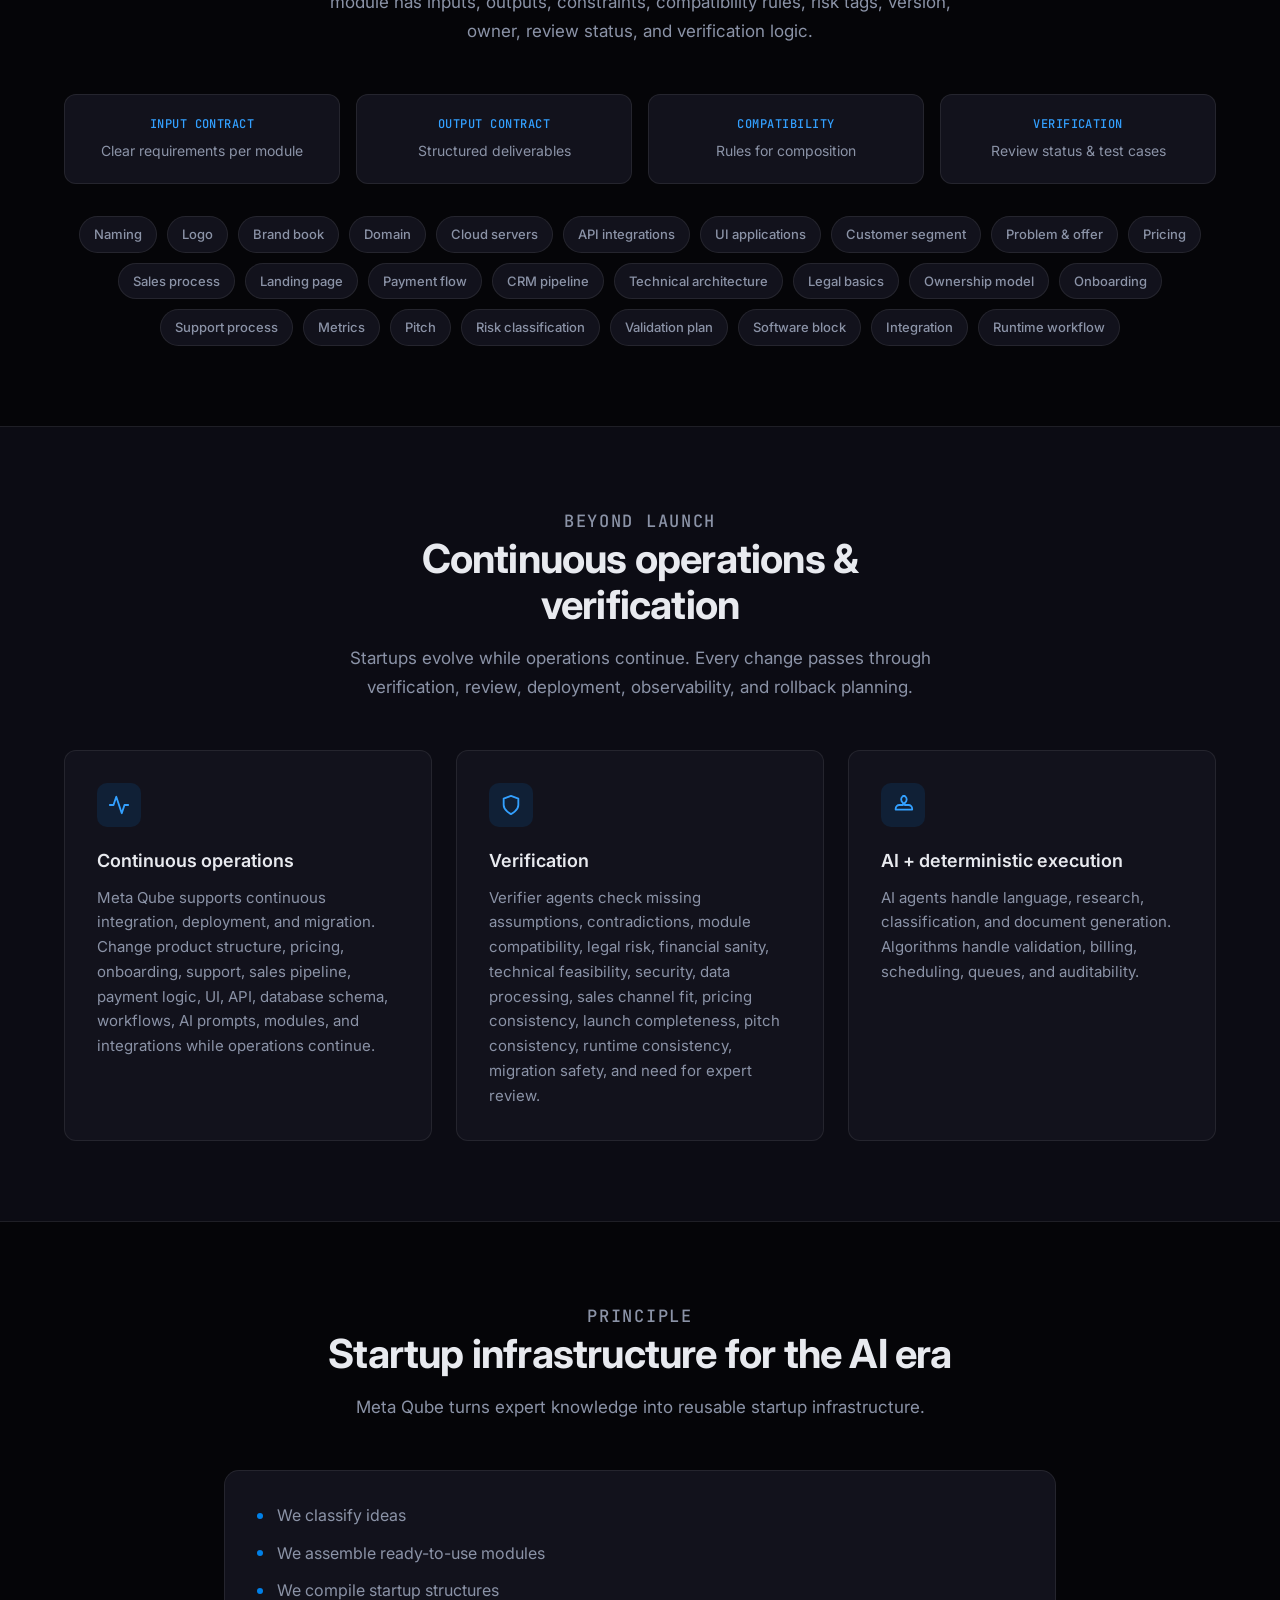
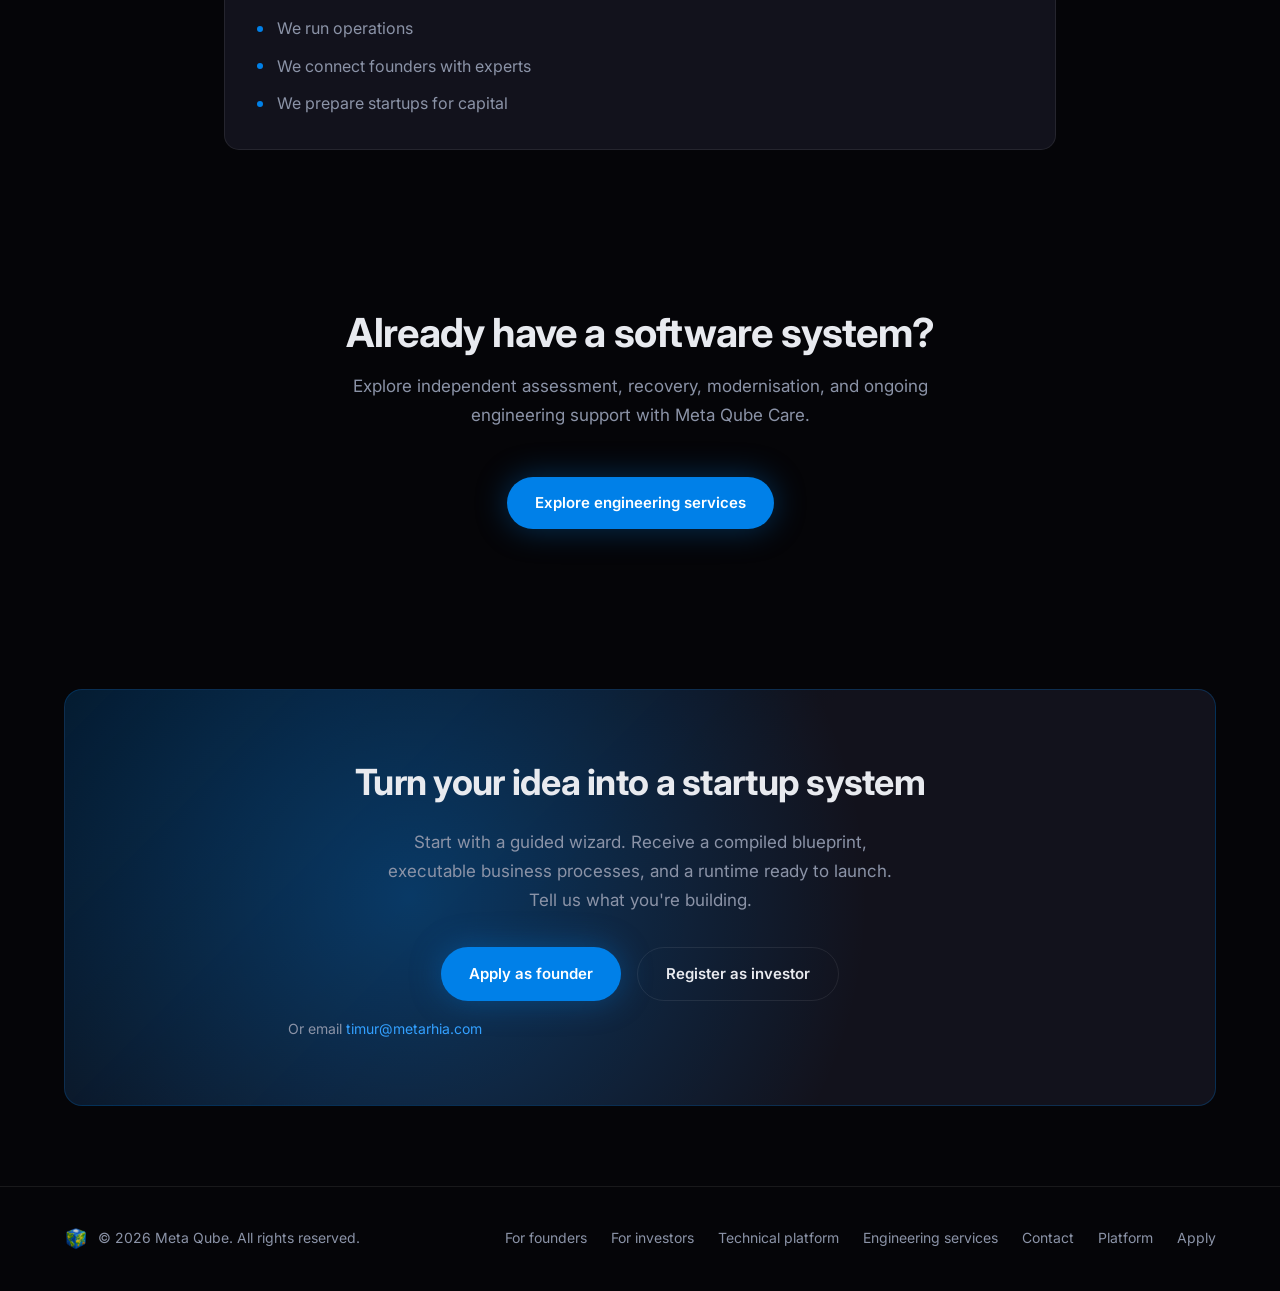
==== commit 004acf57: "Add links to care site" ====
--- a/index.html
+++ b/index.html
@@ -128,7 +128,7 @@
             </svg>
           </div>
           <div class="pillar-label">Capital Access</div>
-          <div class="pillar-desc">Prepare startups for capital</div>
+          <div class="pillar-desc">Scale-ready startups — not idea-stage funding</div>
         </div>
       </div>
     </section>
@@ -207,6 +207,7 @@
               <li>Human judgment for high-risk cases</li>
               <li>Escalation when regulation or uncertainty requires it</li>
             </ul>
+            <p><a href="https://care.meta-qube.com/">Engineering services</a></p>
           </article>
           <article class="platform-card">
             <div class="platform-badge accent-green">Operations Runtime</div>
@@ -226,17 +227,17 @@
           </article>
           <article class="platform-card">
             <div class="platform-badge accent-amber">Capital Access</div>
-            <h3>Prepare startups for capital</h3>
-            <p>
-              Meta Qube helps startups prepare for and access financial resources:
-              grants, credits, cloud services, partner programs, angel investors,
-              venture capital, accelerator funds, corporate budgets, revenue-based
-              financing, and strategic partnerships.
+            <h3>Capital for scale — not for ideas</h3>
+            <p>
+              Meta Qube is not a classic incubator. We finance projects ready to scale.
+              Idea-stage founders get open-source tooling, instructions, free templates,
+              lectures, and entrepreneur school — but not direct money. In the AI era,
+              building is cheap; capital is for scaling distribution, operations, and reach.
             </p>
             <ul class="feature-list">
+              <li>Scale-ready: working product, traction, growth plan</li>
+              <li>Idea stage: compiler, modules, education — no funding</li>
               <li>Capital follows structure, execution &amp; metrics</li>
-              <li>Trust built through operational proof</li>
-              <li>Path from launch to fundraising readiness</li>
             </ul>
           </article>
         </div>
@@ -506,6 +507,21 @@
       </div>
     </section>
 
+    <section id="care">
+      <div class="container">
+        <header class="section-header centered">
+          <h2>Already have a software system?</h2>
+          <p>
+            Explore independent assessment, recovery, modernisation, and ongoing
+            engineering support with Meta Qube Care.
+          </p>
+        </header>
+        <div class="hero-actions" style="justify-content:center">
+          <a href="https://care.meta-qube.com/" class="btn btn-primary">Explore engineering services</a>
+        </div>
+      </div>
+    </section>
+
     <section class="cta" id="start">
       <div class="container">
         <div class="cta-box">
@@ -535,6 +551,7 @@
         <a href="https://founders.meta-qube.com/">For founders</a>
         <a href="https://capital.meta-qube.com/">For investors</a>
         <a href="https://platform.meta-qube.com/">Technical platform</a>
+        <a href="https://care.meta-qube.com/">Engineering services</a>
         <a href="mailto:timur@metarhia.com">Contact</a>
         <a href="#platform">Platform</a>
         <a href="https://founders.meta-qube.com/apply/">Apply</a>
